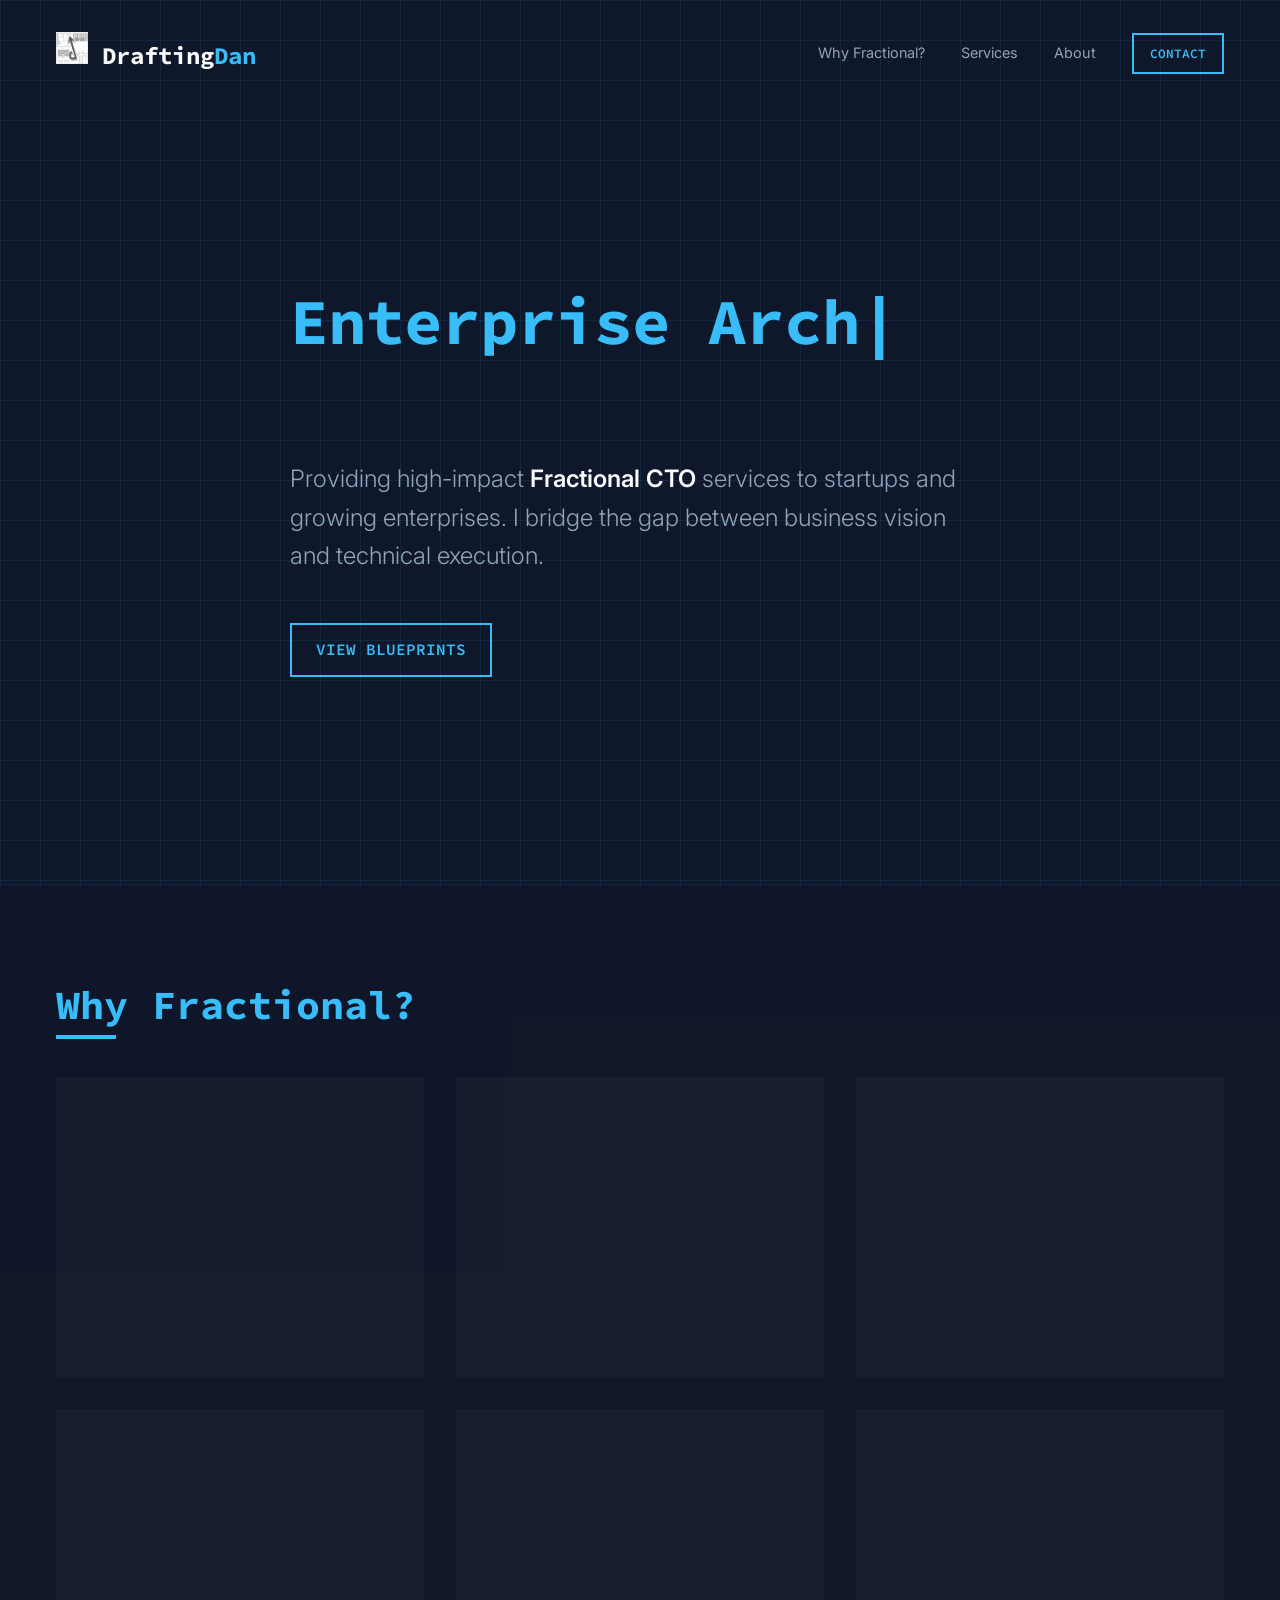
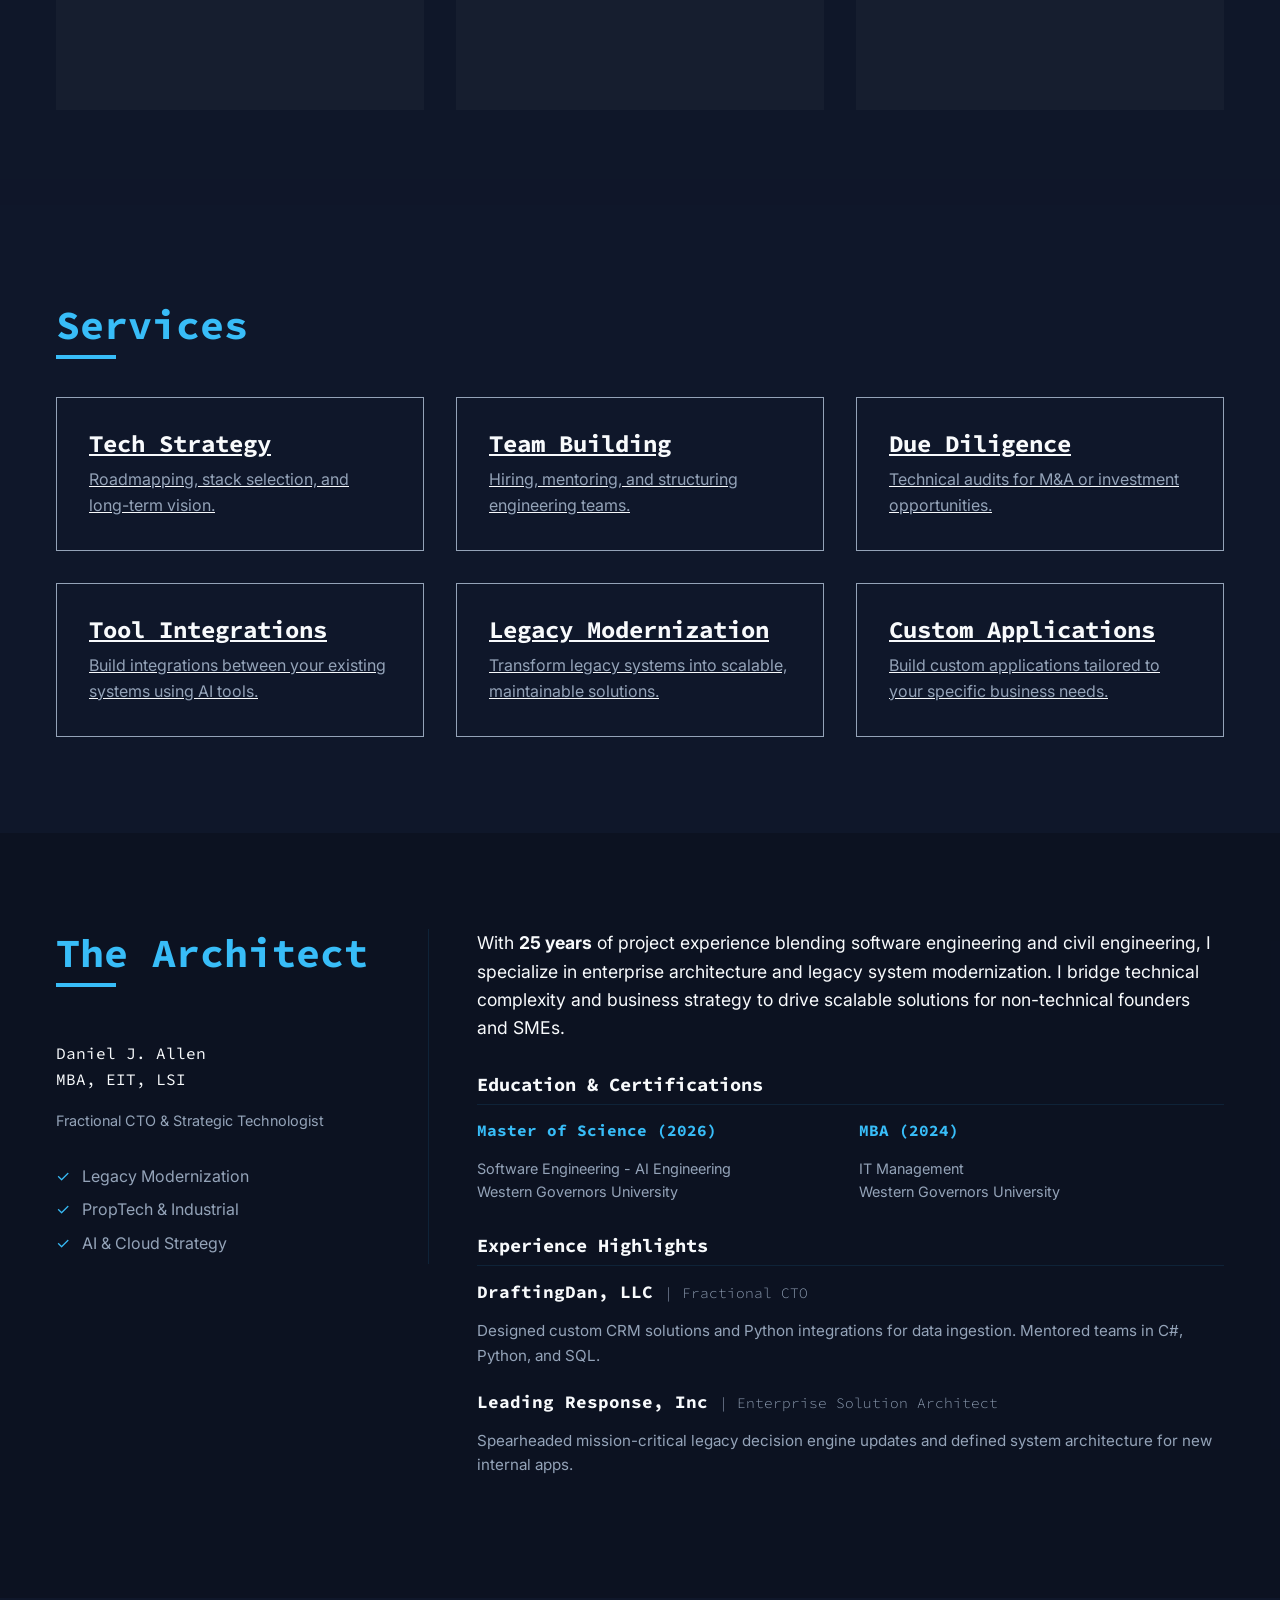
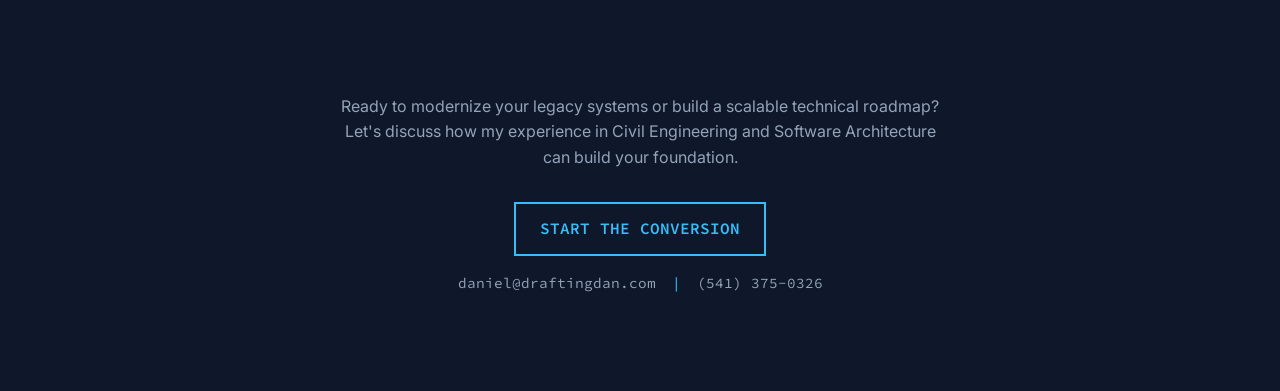
==== index.html @ 87247cd4 "Revised the Hero section" ====
<!DOCTYPE html>
<html lang="en">

<head>
    <meta charset="UTF-8">
    <meta name="viewport" content="width=device-width, initial-scale=1.0">
    <title>DraftingDan | Fractional CTO & Strategic Technology Leadership</title>
    <meta name="description"
        content="Expert Fractional CTO services for startups and SMEs. Strategic technology leadership, team scaling, and digital transformation by DraftingDan.">

    <!-- Fonts: Inter and Source Code Pro -->
    <link rel="preconnect" href="https://fonts.googleapis.com">
    <link rel="preconnect" href="https://fonts.gstatic.com" crossorigin>
    <link
        href="https://fonts.googleapis.com/css2?family=Inter:wght@300;400;600&family=Source+Code+Pro:wght@400;600;700&display=swap"
        rel="stylesheet">

    <link rel="stylesheet" href="style.css">
</head>

<body>

    <header>
        <nav class="container"
            style="display: flex; justify-content: space-between; align-items: center; padding-top: 2rem;">
            <div class="logo" style="font-family: var(--font-mono); font-size: 1.5rem; font-weight: 700;">
                <img src="ddlogo-bw.png" alt="DraftingDan Logo" style="width: 2rem; height: 2rem;">
                Drafting<span class="text-accent">Dan</span>
            </div>
            <div class="nav-links">
                <a href="#benefits"
                    style="margin-left: 2rem; text-decoration: none; color: var(--text-secondary); font-size: 0.9rem; transition: color 0.3s;">Why
                    Fractional?</a>
                <a href="#services"
                    style="margin-left: 2rem; text-decoration: none; color: var(--text-secondary); font-size: 0.9rem; transition: color 0.3s;">Services</a>
                <a href="#about"
                    style="margin-left: 2rem; text-decoration: none; color: var(--text-secondary); font-size: 0.9rem; transition: color 0.3s;">About</a>
                <a href="#contact" class="btn"
                    style="margin-left: 2rem; padding: 0.5rem 1rem; font-size: 0.8rem;">Contact</a>
            </div>
        </nav>
    </header>

    <main>
        <!-- HERO SECTION -->
        <section id="hero" class="hero-section">
            <div class="container">
                <h1 class="hero-title">
                    <span id="typing-text" class="text-accent"></span><span class="cursor">|</span>
                </h1>
                <p class="hero-subtitle">
                    Providing high-impact <strong>Fractional CTO</strong> services to startups and growing enterprises.
                    I bridge the gap between business vision and technical execution.
                </p>
                <div class="hero-cta">
                    <a href="#services" class="btn">View Blueprints</a>
                </div>
            </div>
        </section>

        <!-- BENEFITS SECTION -->
        <section id="benefits" class="benefits-section">
            <div class="container">
                <h2 class="section-title">Why Fractional?</h2>
                <div class="grid-3">
                    <div class="card">
                        <div class="card-inner">
                            <div class="card-front">
                                <h3>Diverse Expertise</h3>

                            </div>
                            <div class="card-back">
                                <p>Access to senior leadership without the full-time executive cost. I bring experience
                                    from multiple industries.</p>
                            </div>
                        </div>
                    </div>
                    <div class="card">
                        <div class="card-inner">
                            <div class="card-front">
                                <h3>Immediate Impact</h3>

                            </div>
                            <div class="card-back">
                                <p>Hit the ground running with strategic assessments and clear roadmaps from Day 1.</p>
                            </div>
                        </div>
                    </div>
                    <div class="card">
                        <div class="card-inner">
                            <div class="card-front">
                                <h3>Flexible Engagement</h3>

                            </div>
                            <div class="card-back">
                                <p>Scale my involvement up or down based on your current project needs and budget.</p>
                            </div>
                        </div>
                    </div>
                    <div class="card">
                        <div class="card-inner">
                            <div class="card-front">
                                <h3>Industry Range</h3>

                            </div>
                            <div class="card-back">

                                <p>Broad experience across PropTech, Industrial, and Enterprise SaaS. I bring
                                    cross-industry insights to solve your specific technical challenges.</p>
                            </div>
                        </div>
                    </div>
                    <div class="card">
                        <div class="card-inner">
                            <div class="card-front">
                                <h3>Day 1 Readiness</h3>

                            </div>
                            <div class="card-back">

                                <p>Rapid assessment of your current tech stack, team bottlenecks, and product roadmap to
                                    identify quick wins and long-term improvements.</p>
                            </div>
                        </div>
                    </div>
                    <div class="card">
                        <div class="card-inner">
                            <div class="card-front">
                                <h3>Agile Scaling</h3>

                            </div>
                            <div class="card-back">

                                <p>Whether you need high-level strategy for 5 hours a week or deep execution for 20, I
                                    adapt to your startup's growth stage and budget.</p>
                            </div>
                        </div>
                    </div>
                </div>
            </div>
        </section>

        <!-- SERVICES SECTION -->
        <section id="services" class="services-section">
            <div class="container">
                <h2 class="section-title">Services</h2>
                <div class="grid-3">
                    <a href="/tech-strategy" class="service-item">
                        <h4>Tech Strategy</h4>
                        <p>Roadmapping, stack selection, and long-term vision.</p>
                    </a>
                    <a href="/team-building" class="service-item">
                        <h4>Team Building</h4>
                        <p>Hiring, mentoring, and structuring engineering teams.</p>
                    </a>
                    <a href="/due-diligence" class="service-item">
                        <h4>Due Diligence</h4>
                        <p>Technical audits for M&A or investment opportunities.</p>
                    </a>
                    <a href="/ai-bridge" class="service-item">
                        <h4>Tool Integrations</h4>
                        <p>Build integrations between your existing systems using AI tools.</p>
                    </a>
                    <a href="/legacy-modernization" class="service-item">
                        <h4>Legacy Modernization</h4>
                        <p>Transform legacy systems into scalable, maintainable solutions.</p>
                    </a>
                    <a href="/custom-applications" class="service-item">
                        <h4>Custom Applications</h4>
                        <p>Build custom applications tailored to your specific business needs.</p>
                    </a>
                </div>
            </div>
        </section>

        <!-- ABOUT SECTION -->
        <section id="about" style="padding: var(--section-padding); background: rgba(0,0,0,0.2);">
            <div class="container">
                <div style="display: grid; grid-template-columns: 1fr 2fr; gap: 3rem; align-items: start;">
                    <div class="about-sidebar">
                        <h2 class="section-title">The Architect</h2>
                        <div style="margin-top: 1rem; font-family: var(--font-mono); color: var(--text-accent);">
                            Daniel J. Allen<br>
                            MBA, EIT, LSI
                        </div>
                        <p style="margin-top: 1rem; color: var(--text-secondary); font-size: 0.9rem;">
                            Fractional CTO & Strategic Technologist
                        </p>
                        <ul style="list-style: none; margin-top: 2rem; padding: 0;">
                            <li style="margin-bottom: 0.5rem; color: var(--text-secondary);">
                                <span style="color: var(--accent-color); margin-right: 0.5rem;">&#10003;</span> Legacy
                                Modernization
                            </li>
                            <li style="margin-bottom: 0.5rem; color: var(--text-secondary);">
                                <span style="color: var(--accent-color); margin-right: 0.5rem;">&#10003;</span> PropTech
                                & Industrial
                            </li>
                            <li style="margin-bottom: 0.5rem; color: var(--text-secondary);">
                                <span style="color: var(--accent-color); margin-right: 0.5rem;">&#10003;</span> AI &
                                Cloud Strategy
                            </li>
                        </ul>
                    </div>

                    <div class="about-content">
                        <p style="margin-bottom: 1.5rem; font-size: 1.1rem;">
                            With <strong>25 years</strong> of project experience blending software engineering and civil
                            engineering,
                            I specialize in enterprise architecture and legacy system modernization. I bridge technical
                            complexity
                            and business strategy to drive scalable solutions for non-technical founders and SMEs.
                        </p>

                        <h3
                            style="color: var(--text-primary); margin-top: 2rem; border-bottom: 1px solid var(--grid-line); padding-bottom: 0.5rem;">
                            Education & Certifications</h3>
                        <div style="display: grid; grid-template-columns: 1fr 1fr; gap: 1rem; margin-top: 1rem;">
                            <div>
                                <h4 style="font-size: 1rem; color: var(--accent-color);">Master of Science (2026)</h4>
                                <p style="font-size: 0.9rem; color: var(--text-secondary);">Software Engineering - AI
                                    Engineering<br>Western Governors University</p>
                            </div>
                            <div>
                                <h4 style="font-size: 1rem; color: var(--accent-color);">MBA (2024)</h4>
                                <p style="font-size: 0.9rem; color: var(--text-secondary);">IT Management<br>Western
                                    Governors University</p>
                            </div>
                        </div>

                        <h3
                            style="color: var(--text-primary); margin-top: 2rem; border-bottom: 1px solid var(--grid-line); padding-bottom: 0.5rem;">
                            Experience Highlights</h3>
                        <div style="margin-top: 1rem;">
                            <div style="margin-bottom: 1.5rem;">
                                <h4 style="font-size: 1.1rem; color: var(--text-primary);">DraftingDan, LLC <span
                                        style="font-weight: 300; font-size: 0.9rem; color: var(--text-secondary);">|
                                        Fractional CTO</span></h4>
                                <p style="color: var(--text-secondary); font-size: 0.95rem;">Designed custom CRM
                                    solutions and Python integrations for data ingestion. Mentored teams in C#, Python,
                                    and SQL.</p>
                            </div>
                            <div style="margin-bottom: 1.5rem;">
                                <h4 style="font-size: 1.1rem; color: var(--text-primary);">Leading Response, Inc <span
                                        style="font-weight: 300; font-size: 0.9rem; color: var(--text-secondary);">|
                                        Enterprise Solution Architect</span></h4>
                                <p style="color: var(--text-secondary); font-size: 0.95rem;">Spearheaded
                                    mission-critical legacy decision engine updates and defined system architecture for
                                    new internal apps.</p>
                            </div>
                        </div>
                    </div>
                </div>
            </div>
        </section>

        <!-- CONTACT SECTION -->
        <section id="contact" style="padding: var(--section-padding); text-align: center;">
            <div class="container">
                <p style="max-width: 600px; margin: 0 auto 2rem auto; color: var(--text-secondary);">
                    Ready to modernize your legacy systems or build a scalable technical roadmap?
                    Let's discuss how my experience in Civil Engineering and Software Architecture can build your
                    foundation.
                </p>
                <a href="mailto:daniel@draftingdan.com" class="btn">Start the Conversion</a>
                <p class="contact-info">
                    <span>daniel@draftingdan.com</span>
                    <span class="contact-sep">|</span>
                    <span>(541) 375-0326</span>
                </p>
            </div>
        </section>

        <script src="script.js"></script>
</body>

</html>
---- style.css ----
:root {
    /* Colors - Technical/Drafting Theme */
    --bg-color: #0f172a;
    /* Slate 900 - Deep Blueprint Blue */
    --text-primary: #f8fafc;
    /* Slate 50 */
    --text-secondary: #94a3b8;
    /* Slate 400 */
    --accent-color: #38bdf8;
    /* Sky 400 - Electric Blue */
    --grid-line: rgba(56, 189, 248, 0.1);
    /* Subtle grid lines */
    --paper-white: #f1f5f9;
    /* Slate 100 for contrast cards */

    /* Typography */
    --font-mono: 'Source Code Pro', 'Courier New', monospace;
    --font-sans: 'Inter', system-ui, -apple-system, sans-serif;

    /* Spacing */
    --container-width: 1200px;
    --section-padding: 6rem 2rem;
}

*,
*::before,
*::after {
    box-sizing: border-box;
    margin: 0;
    padding: 0;
}

body {
    background-color: var(--bg-color);
    color: var(--text-primary);
    font-family: var(--font-sans);
    line-height: 1.6;
    overflow-x: hidden;
}

/* Background Grid Effect */
body::before {
    content: "";
    position: fixed;
    top: 0;
    left: 0;
    width: 100%;
    height: 100%;
    background-image:
        linear-gradient(var(--grid-line) 1px, transparent 1px),
        linear-gradient(90deg, var(--grid-line) 1px, transparent 1px);
    background-size: 40px 40px;
    z-index: -1;
    pointer-events: none;
}

.container {
    max-width: var(--container-width);
    margin: 0 auto;
    padding: 0 1rem;
}

/* Typography Utilities */
h1,
h2,
h3,
h4,
h5,
h6 {
    font-family: var(--font-mono);
    font-weight: 700;
    line-height: 1.2;
    margin-bottom: 1rem;
}

.text-accent {
    color: var(--accent-color);
}

.btn {
    display: inline-block;
    padding: 0.75rem 1.5rem;
    font-family: var(--font-mono);
    font-weight: 600;
    text-transform: uppercase;
    text-decoration: none;
    border: 2px solid var(--accent-color);
    color: var(--accent-color);
    transition: all 0.3s ease;
    cursor: pointer;
    background: transparent;
}

/* ... Previous styles ... */
/* ABOUT SECTION */
.about-sidebar {
    border-right: 1px solid var(--grid-line);
    padding-right: 2rem;
}

@media (max-width: 768px) {
    .about-sidebar {
        border-right: none;
        border-bottom: 1px solid var(--grid-line);
        padding-bottom: 2rem;
        padding-right: 0;
    }

    div[style*="grid-template-columns: 1fr 2fr"] {
        grid-template-columns: 1fr !important;
    }
}


/* HERO SECTION */
.hero-section {
    height: 90vh;
    display: flex;
    align-items: center;
    position: relative;
    border-bottom: 1px solid var(--grid-line);
}

.hero-title {
    font-size: 4rem;
    max-width: 900px;
    margin-bottom: 1.5rem;
    position: relative;
    min-height: 2.4em;
    /* Ensure stable layout during rotation */
}

.hero-subtitle {
    font-size: 1.5rem;
    color: var(--text-secondary);
    max-width: 700px;
    margin-bottom: 3rem;
    font-weight: 300;
}

.hero-subtitle strong {
    color: var(--text-primary);
    font-weight: 600;
}

.cursor {
    display: inline-block;
    color: var(--accent-color);
    animation: blink 1s step-end infinite;
}

@keyframes blink {

    0%,
    100% {
        opacity: 1;
    }

    50% {
        opacity: 0;
    }
}

@media (max-width: 768px) {
    .hero-title {
        font-size: 2.5rem;
    }
}

/* BENEFITS SECTION */
.benefits-section {
    padding: var(--section-padding);
    background: rgba(15, 23, 42, 0.8);
    /* Semi-transparent background */
}

.section-title {
    font-size: 2.5rem;
    color: var(--accent-color);
    margin-bottom: 3rem;
    position: relative;
    display: inline-block;
}

.section-title::after {
    content: '';
    position: absolute;
    bottom: -10px;
    left: 0;
    width: 60px;
    height: 4px;
    background: var(--accent-color);
}

.grid-3 {
    display: grid;
    grid-template-columns: repeat(auto-fit, minmax(300px, 1fr));
    gap: 2rem;
}

.card {
    background: transparent;
    perspective: 1000px;
    height: 300px;
    /* Fixed height for consistency during flip */
    cursor: pointer;
}

.card-inner {
    position: relative;
    width: 100%;
    height: 100%;
    text-align: left;
    transition: transform 0.6s cubic-bezier(0.4, 0, 0.2, 1);
    transform-style: preserve-3d;
}

.card.flipped .card-inner {
    transform: rotateY(180deg);
}

.card-front,
.card-back {
    position: absolute;
    width: 100%;
    height: 100%;
    -webkit-backface-visibility: hidden;
    backface-visibility: hidden;
    background: rgba(255, 255, 255, 0.03);
    border: 1px solid var(--grid-line);
    padding: 2rem;
    display: flex;
    flex-direction: column;
    justify-content: center;
}

.card-back {
    transform: rotateY(180deg);
    background: rgba(56, 189, 248, 0.05);
    border-color: var(--accent-color);
}

.card:hover .card-inner {
    border-color: var(--accent-color);
}

.card h3 {
    color: var(--text-primary);
    margin-bottom: 1rem;
    font-size: 1.5rem;
}


/* SERVICES SECTION */
.services-section {
    padding: var(--section-padding);
}

.service-item {
    background: transparent;
    border: 1px solid var(--text-secondary);
    padding: 2rem;
    text-align: left;
    color: inherit;
    cursor: pointer;
    transition: all 0.3s ease;
    position: relative;
    overflow: hidden;
}

.service-item::before {
    content: '';
    position: absolute;
    top: 0;
    left: 0;
    width: 4px;
    height: 100%;
    background: var(--accent-color);
    transform: scaleY(0);
    transition: transform 0.3s ease;
    transform-origin: bottom;
}

.service-item:hover {
    border-color: var(--accent-color);
    box-shadow: 0 10px 30px rgba(0, 0, 0, 0.3);
}

.service-item:hover::before {
    transform: scaleY(1);
}

.service-item h4 {
    font-size: 1.5rem;
    margin-bottom: 0.5rem;
    color: var(--text-primary);
}

.service-item p {
    color: var(--text-secondary);
}

/* CONTACT SECTION */
.contact-info {
    display: flex;
    align-items: center;
    justify-content: center;
    gap: 1rem;
    margin-top: 1rem;
    font-family: var(--font-mono);
    font-size: 0.9rem;
    color: var(--text-secondary);
}

.contact-sep {
    color: var(--accent-color);
    transition: all 0.3s ease;
}

@media (max-width: 600px) {
    .contact-info {
        flex-direction: column;
        gap: 0.5rem;
    }

    .contact-sep {
        width: 30px;
        height: 1px;
        background: var(--accent-color);
        display: block;
        color: transparent;
        overflow: hidden;
    }
}
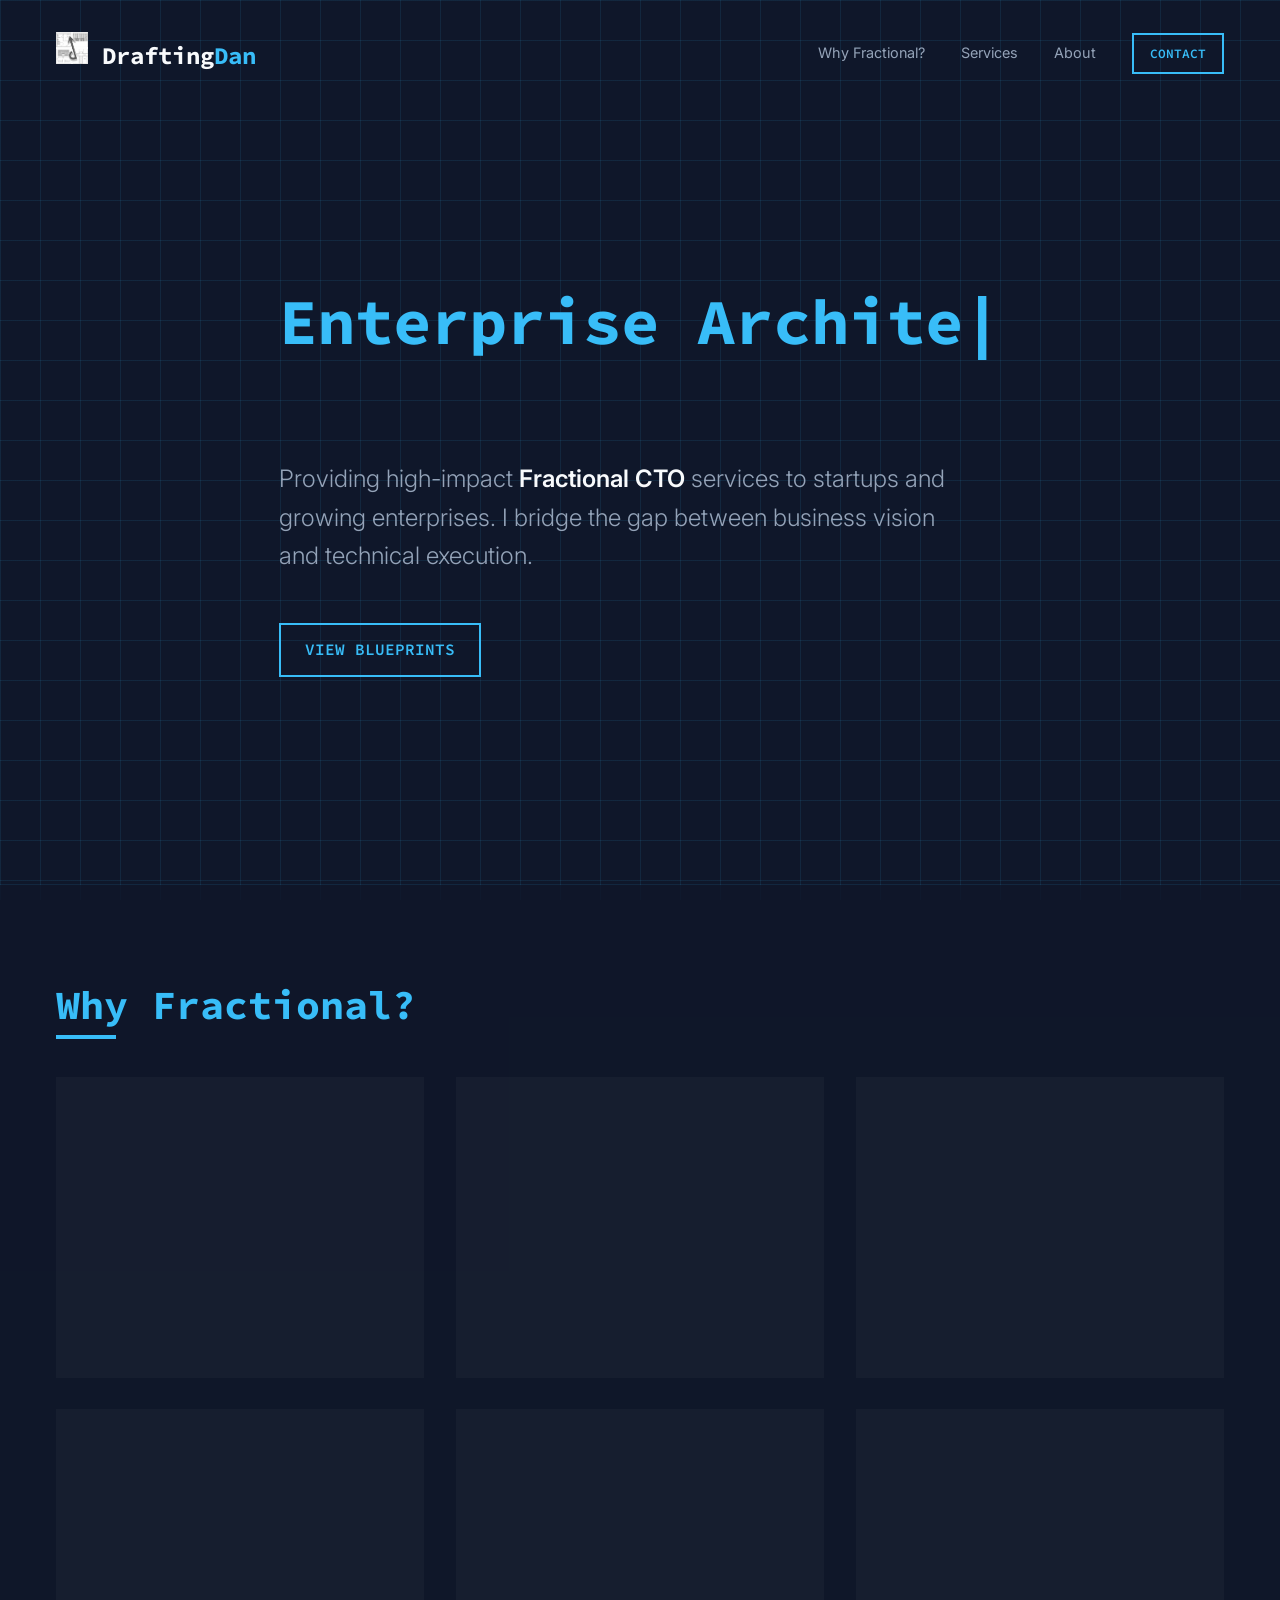
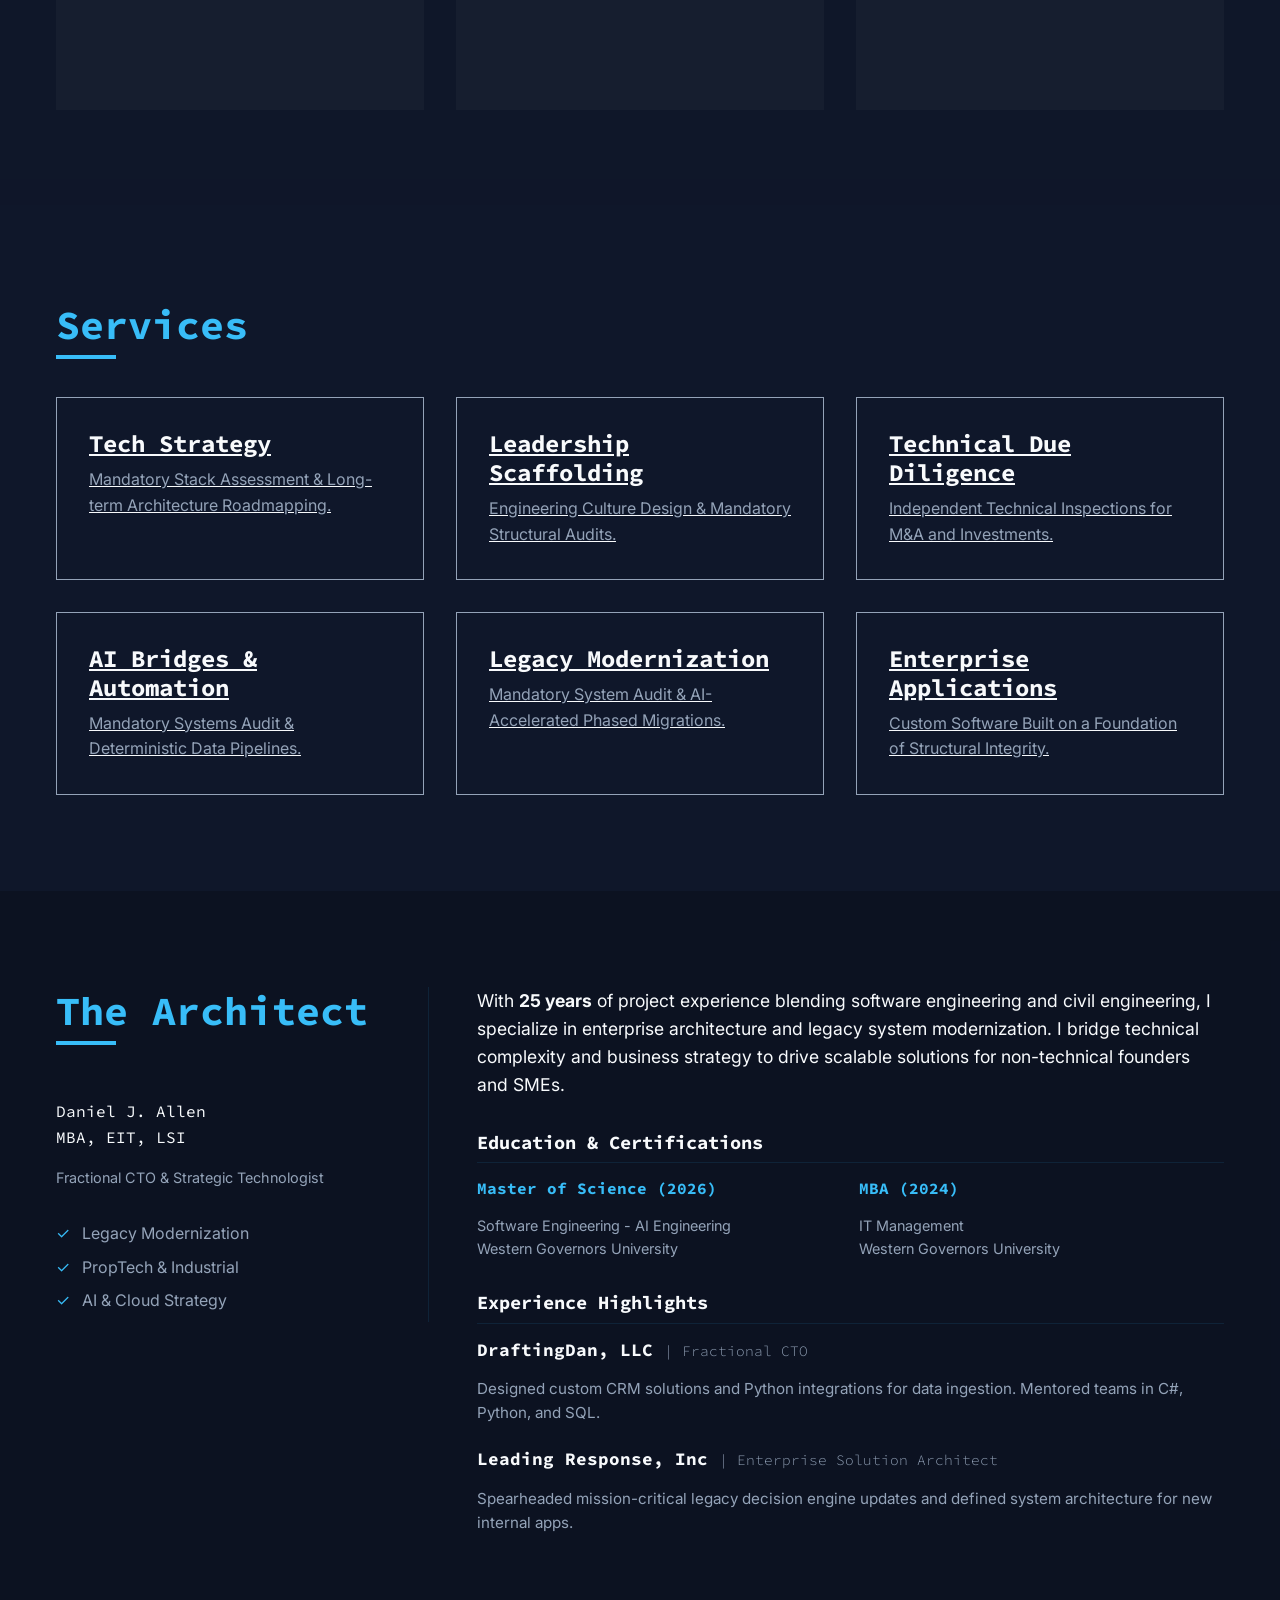
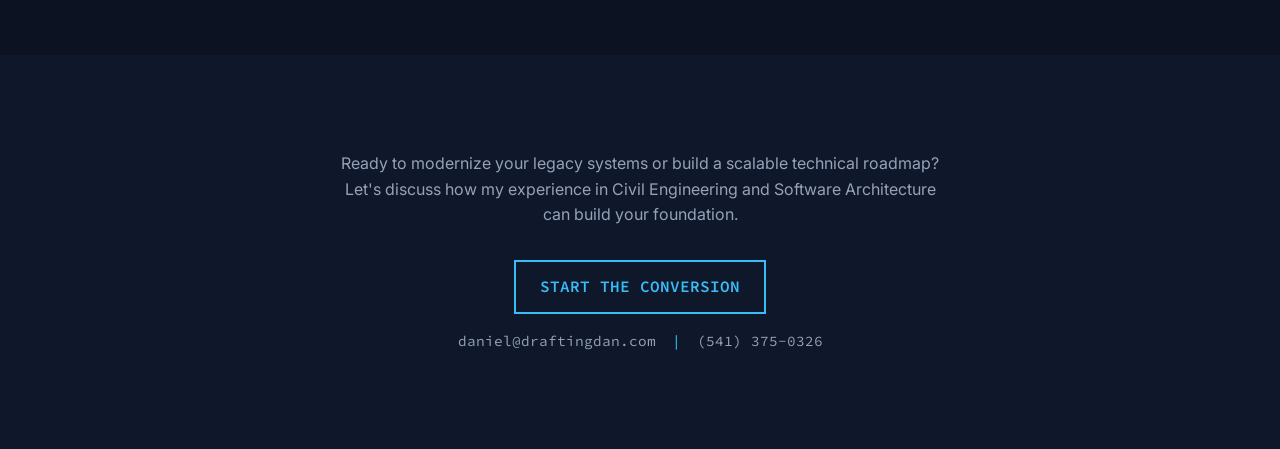
==== commit 3eb9996c: "Copy revision, mandatory audit and planning" ====
--- a/index.html
+++ b/index.html
@@ -147,27 +147,27 @@
                 <div class="grid-3">
                     <a href="/tech-strategy" class="service-item">
                         <h4>Tech Strategy</h4>
-                        <p>Roadmapping, stack selection, and long-term vision.</p>
+                        <p>Mandatory Stack Assessment & Long-term Architecture Roadmapping.</p>
                     </a>
                     <a href="/team-building" class="service-item">
-                        <h4>Team Building</h4>
-                        <p>Hiring, mentoring, and structuring engineering teams.</p>
+                        <h4>Leadership Scaffolding</h4>
+                        <p>Engineering Culture Design & Mandatory Structural Audits.</p>
                     </a>
                     <a href="/due-diligence" class="service-item">
-                        <h4>Due Diligence</h4>
-                        <p>Technical audits for M&A or investment opportunities.</p>
+                        <h4>Technical Due Diligence</h4>
+                        <p>Independent Technical Inspections for M&A and Investments.</p>
                     </a>
                     <a href="/ai-bridge" class="service-item">
-                        <h4>Tool Integrations</h4>
-                        <p>Build integrations between your existing systems using AI tools.</p>
+                        <h4>AI Bridges & Automation</h4>
+                        <p>Mandatory Systems Audit & Deterministic Data Pipelines.</p>
                     </a>
                     <a href="/legacy-modernization" class="service-item">
                         <h4>Legacy Modernization</h4>
-                        <p>Transform legacy systems into scalable, maintainable solutions.</p>
+                        <p>Mandatory System Audit & AI-Accelerated Phased Migrations.</p>
                     </a>
                     <a href="/custom-applications" class="service-item">
-                        <h4>Custom Applications</h4>
-                        <p>Build custom applications tailored to your specific business needs.</p>
+                        <h4>Enterprise Applications</h4>
+                        <p>Custom Software Built on a Foundation of Structural Integrity.</p>
                     </a>
                 </div>
             </div>
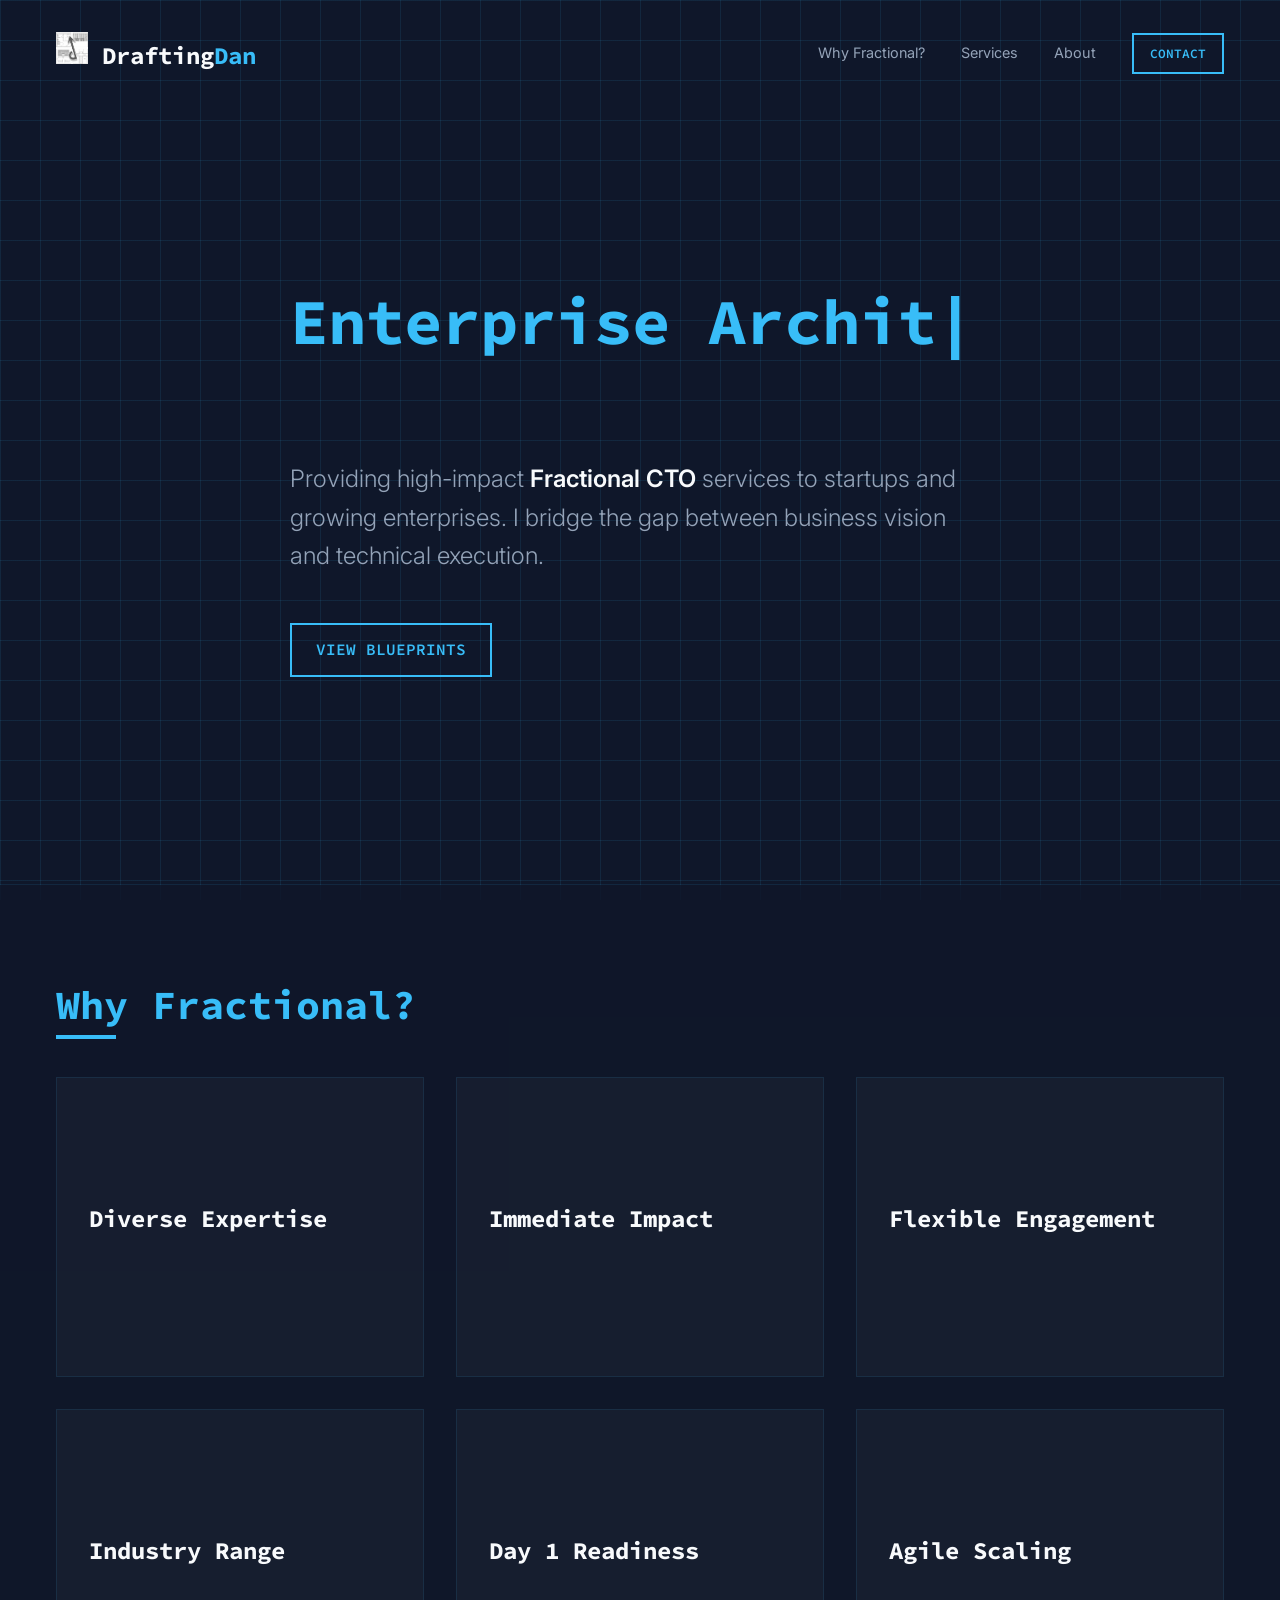
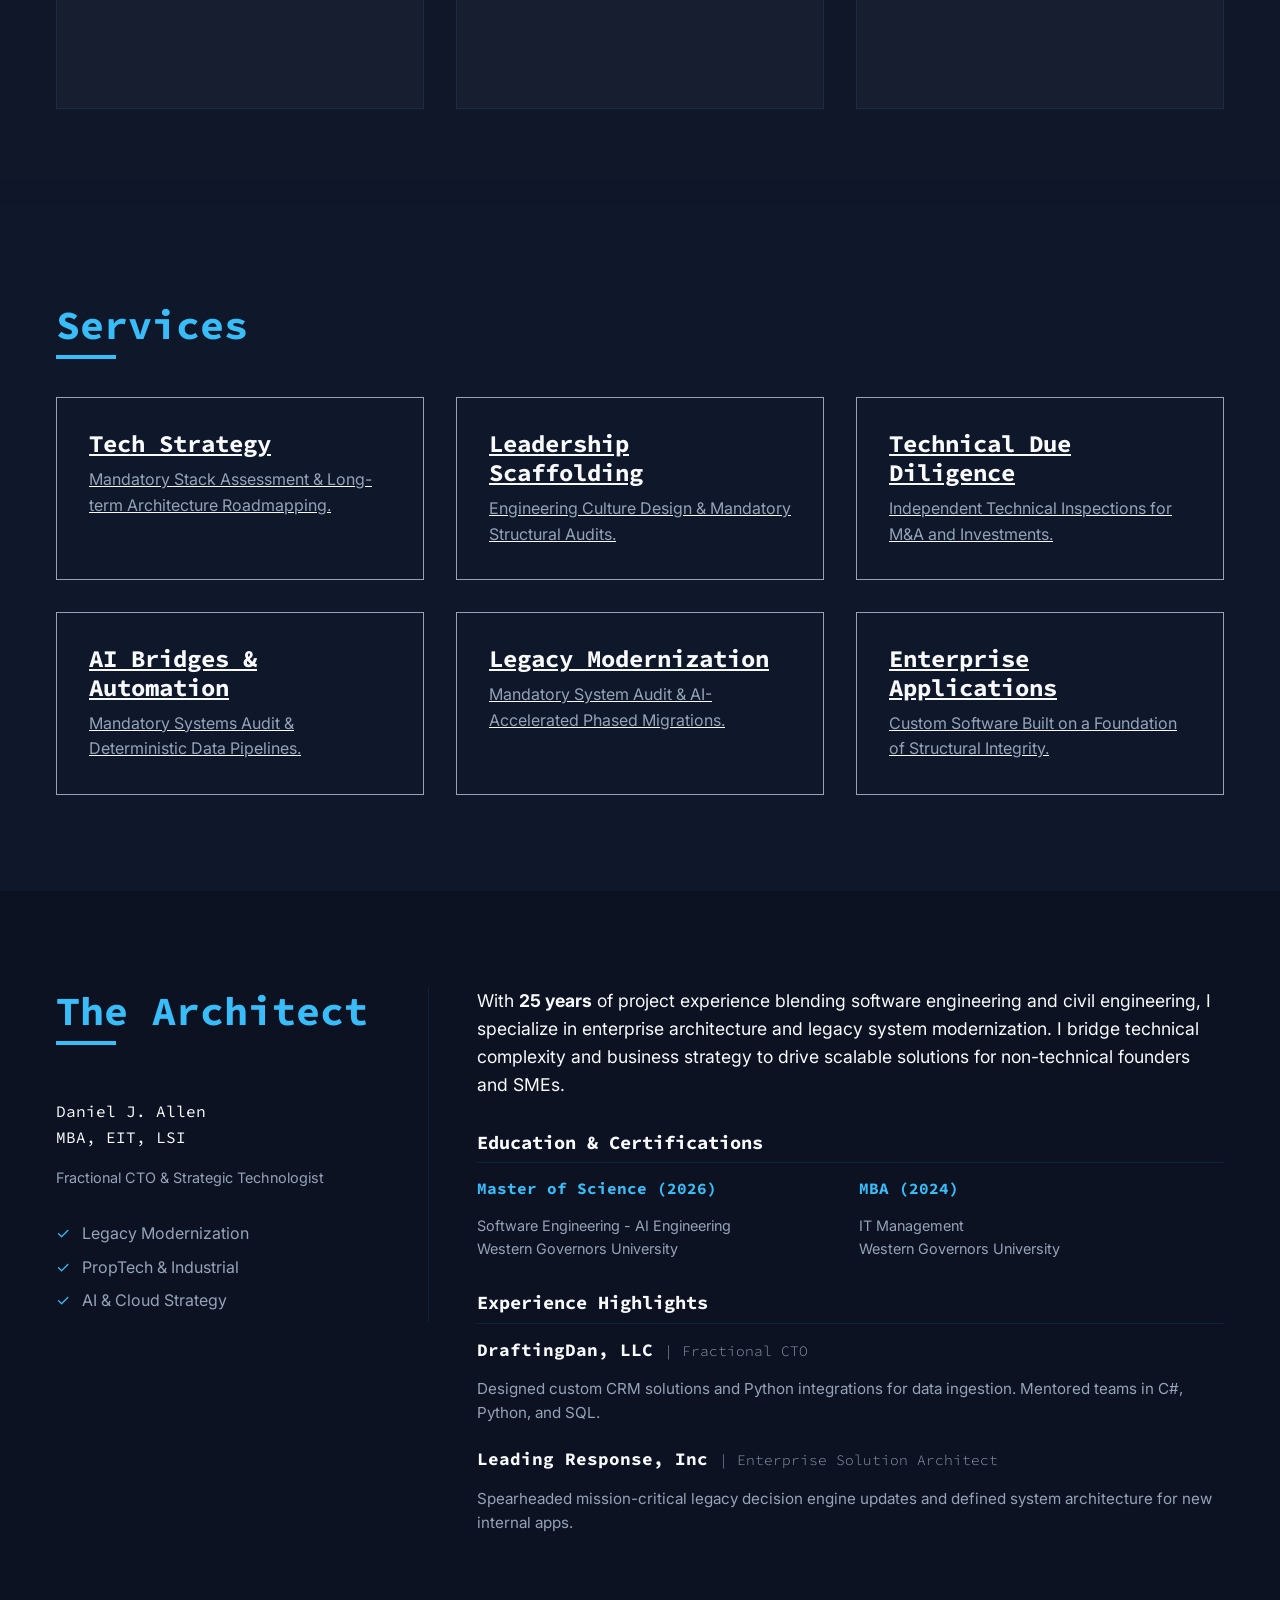
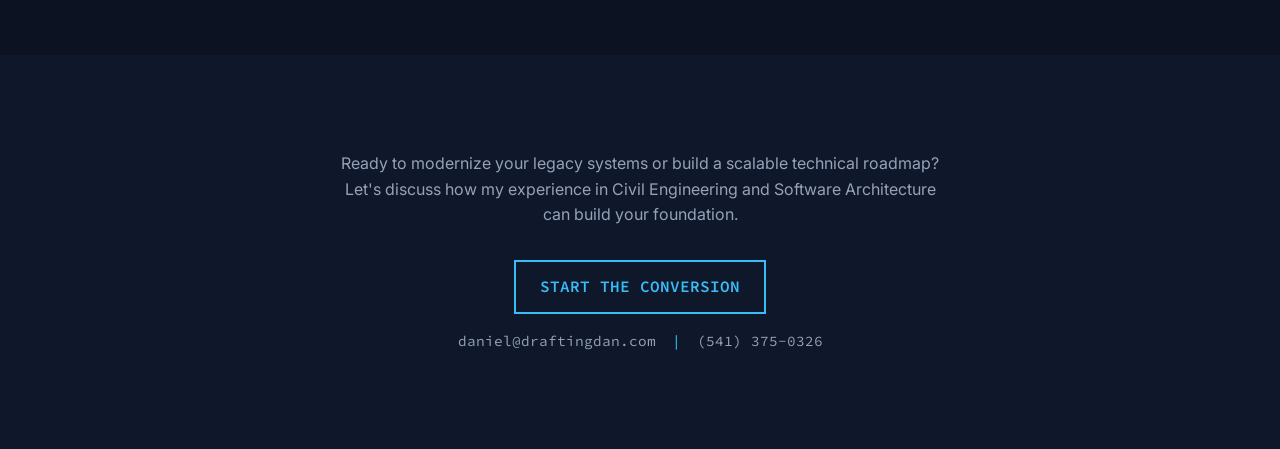
==== commit f77173a6: "SEO updates" ====
--- a/index.html
+++ b/index.html
@@ -16,6 +16,56 @@
         rel="stylesheet">
 
     <link rel="stylesheet" href="style.css">
+
+    <!-- Canonical Tag -->
+    <link rel="canonical" href="https://draftingdan.com/" />
+
+    <!-- Open Graph / Facebook -->
+    <meta property="og:type" content="website">
+    <meta property="og:url" content="https://draftingdan.com/">
+    <meta property="og:title" content="DraftingDan | Fractional CTO & Strategic Technology Leadership">
+    <meta property="og:description"
+        content="Expert Fractional CTO services for startups and SMEs. Strategic technology leadership, team scaling, and digital transformation.">
+    <meta property="og:image" content="https://draftingdan.com/ddlogo-bw.png">
+
+    <!-- Twitter -->
+    <meta property="twitter:card" content="summary_large_image">
+    <meta property="twitter:url" content="https://draftingdan.com/">
+    <meta property="twitter:title" content="DraftingDan | Fractional CTO & Strategic Technology Leadership">
+    <meta property="twitter:description"
+        content="Expert Fractional CTO services for startups and SMEs. Strategic technology leadership, team scaling, and digital transformation.">
+    <meta property="twitter:image" content="https://draftingdan.com/ddlogo-bw.png">
+
+    <!-- Structured Data -->
+    <script type="application/ld+json">
+    {
+      "@context": "https://schema.org",
+      "@type": "ProfessionalService",
+      "name": "DraftingDan",
+      "image": "https://draftingdan.com/ddlogo-bw.png",
+      "@id": "https://draftingdan.com/",
+      "url": "https://draftingdan.com/",
+      "telephone": "",
+      "address": {
+        "@type": "PostalAddress",
+        "addressLocality": "USA",
+        "addressCountry": "US"
+      },
+      "geo": {
+        "@type": "GeoCoordinates",
+        "latitude": 0,
+        "longitude": 0
+      },
+      "sameAs": [
+        "https://www.draftingdan.com"
+      ],
+      "description": "Expert Fractional CTO services for startups and SMEs, specializing in technical due diligence, legacy modernization, and AI integration.",
+      "provider": {
+        "@type": "Person",
+        "name": "Daniel J. Allen"
+      }
+    }
+    </script>
 </head>
 
 <body>
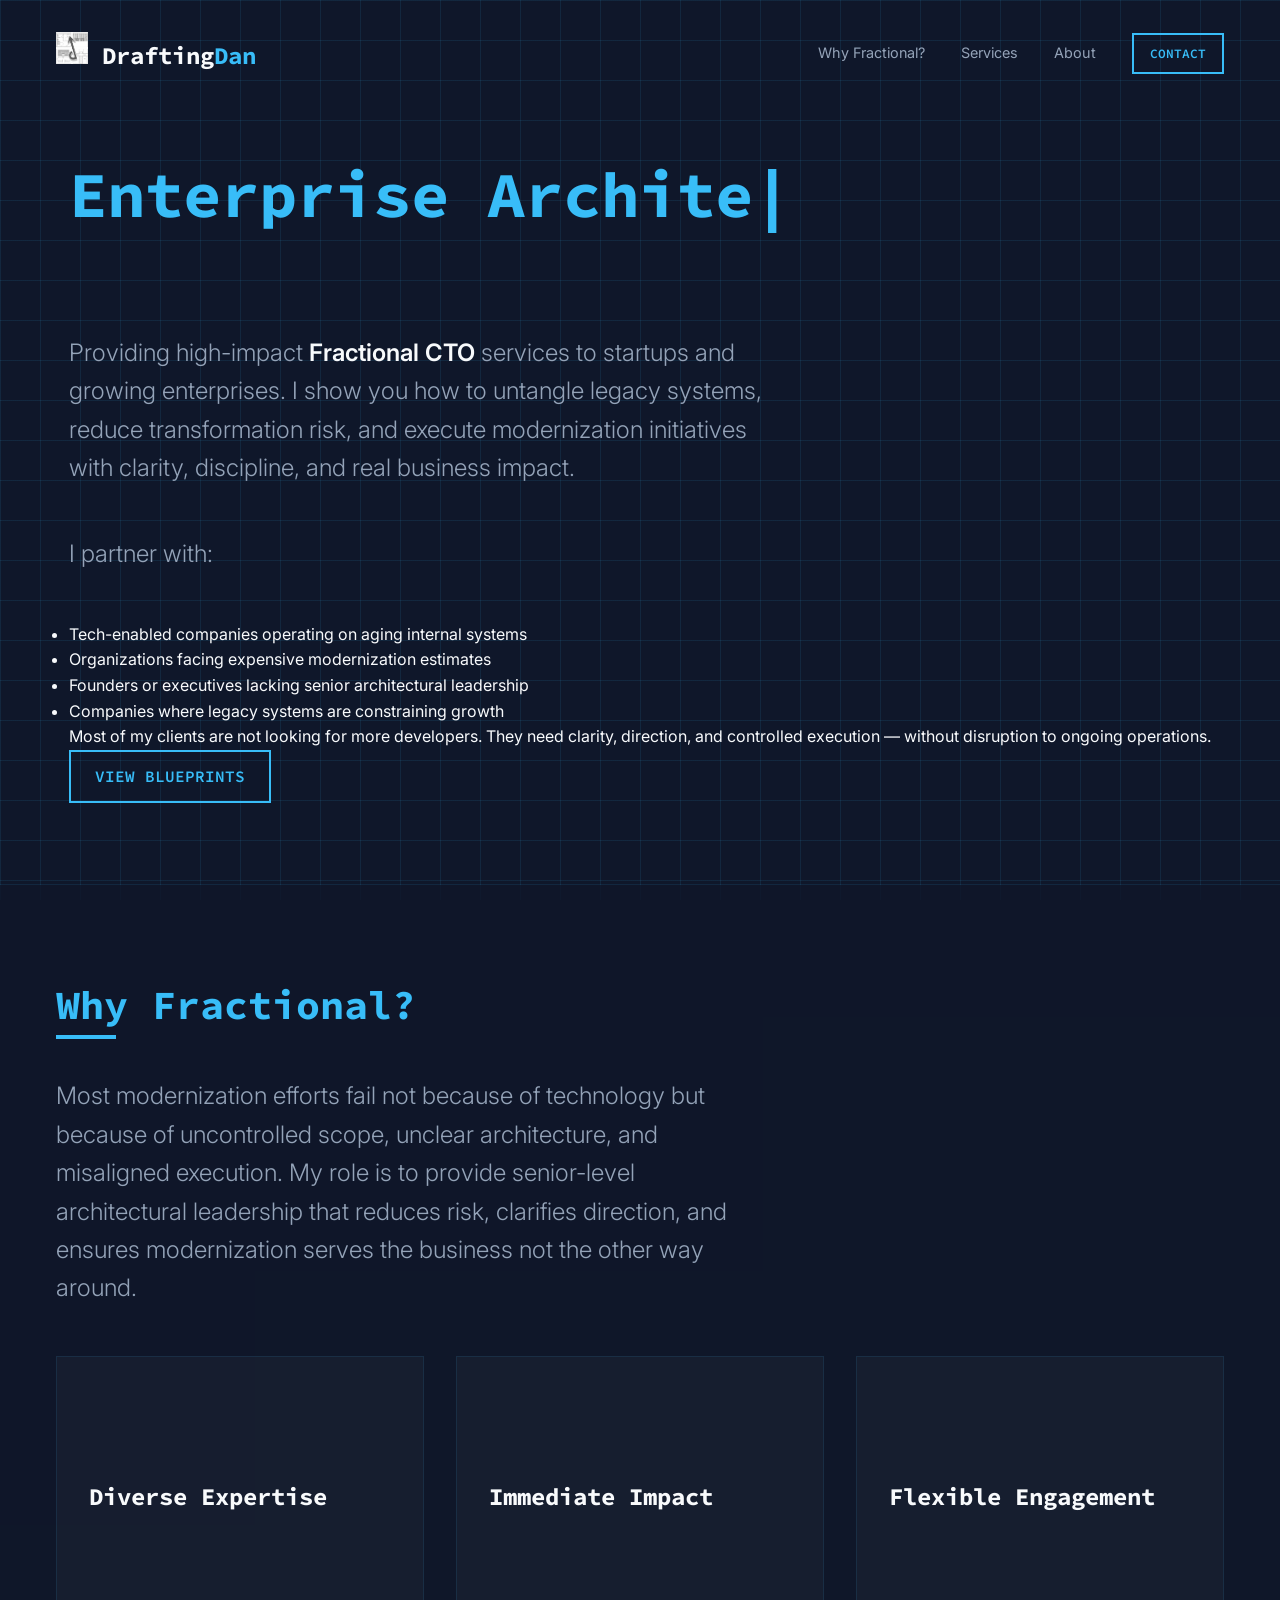
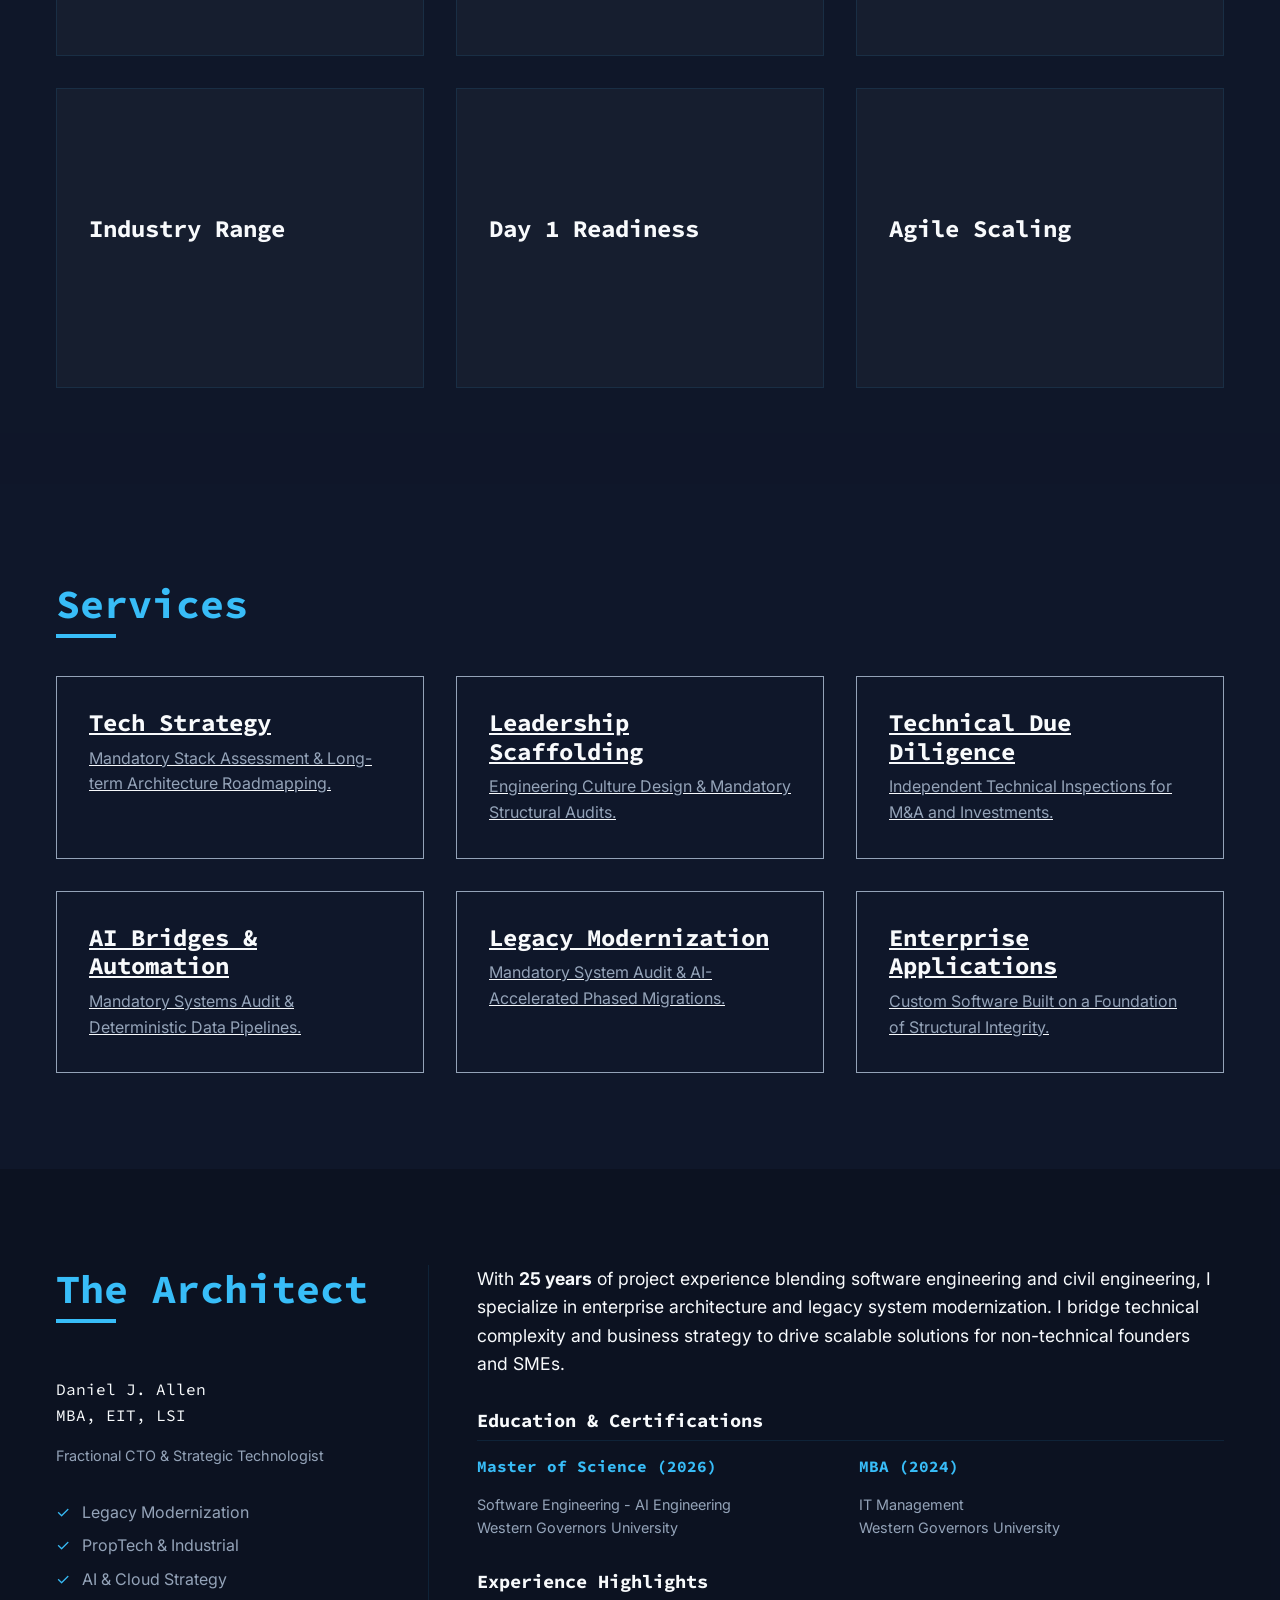
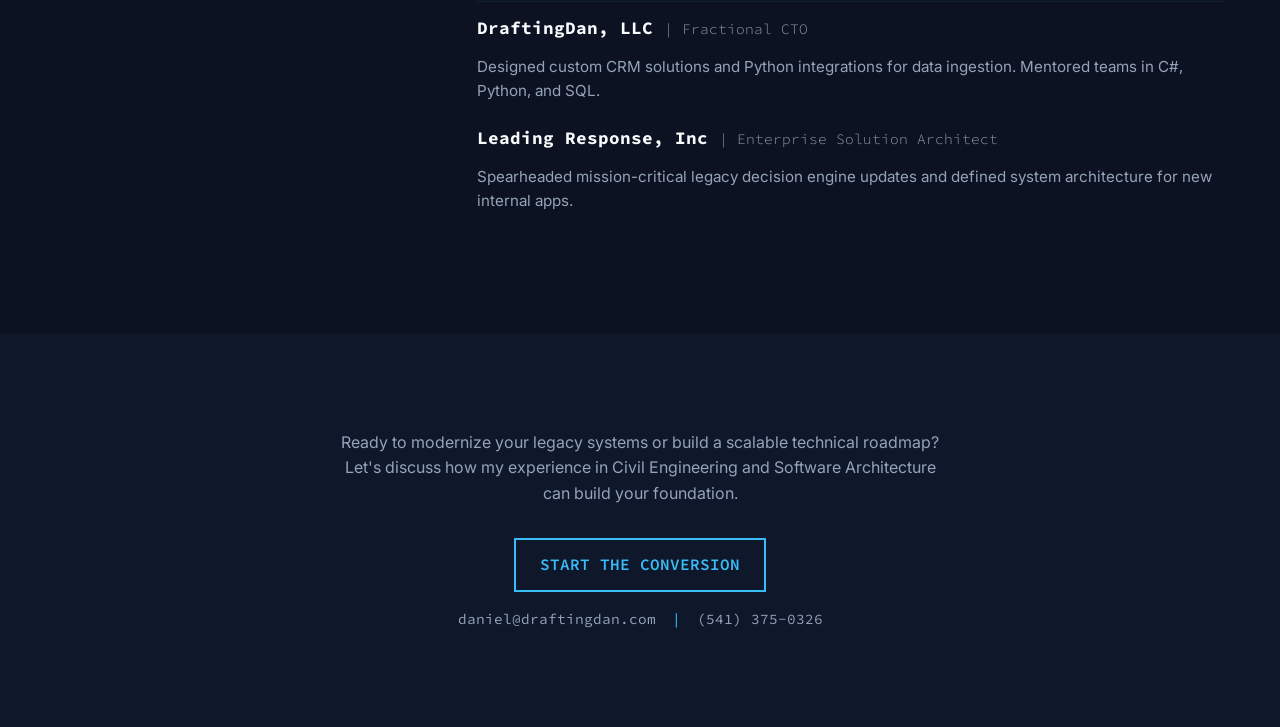
==== commit 39666af6: "Hide pricing" ====
--- a/index.html
+++ b/index.html
@@ -5,8 +5,7 @@
     <meta charset="UTF-8">
     <meta name="viewport" content="width=device-width, initial-scale=1.0">
     <title>DraftingDan | Fractional CTO & Strategic Technology Leadership</title>
-    <meta name="description"
-        content="Expert Fractional CTO services for startups and SMEs. Strategic technology leadership, team scaling, and digital transformation by DraftingDan.">
+    <meta name="description" content="Senior Technical Leadership for Complex Modernization by DraftingDan.">
 
     <!-- Fonts: Inter and Source Code Pro -->
     <link rel="preconnect" href="https://fonts.googleapis.com">
@@ -24,8 +23,7 @@
     <meta property="og:type" content="website">
     <meta property="og:url" content="https://draftingdan.com/">
     <meta property="og:title" content="DraftingDan | Fractional CTO & Strategic Technology Leadership">
-    <meta property="og:description"
-        content="Expert Fractional CTO services for startups and SMEs. Strategic technology leadership, team scaling, and digital transformation.">
+    <meta property="og:description" content="Senior Technical Leadership for Complex Modernization.">
     <meta property="og:image" content="https://draftingdan.com/ddlogo-bw.png">
 
     <!-- Twitter -->
@@ -59,7 +57,7 @@
       "sameAs": [
         "https://www.draftingdan.com"
       ],
-      "description": "Expert Fractional CTO services for startups and SMEs, specializing in technical due diligence, legacy modernization, and AI integration.",
+      "description": "Senior Technical Leadership for Complex Modernization.",
       "provider": {
         "@type": "Person",
         "name": "Daniel J. Allen"
@@ -100,7 +98,19 @@
                 </h1>
                 <p class="hero-subtitle">
                     Providing high-impact <strong>Fractional CTO</strong> services to startups and growing enterprises.
-                    I bridge the gap between business vision and technical execution.
+                    I show you how to untangle legacy systems, reduce transformation risk, and execute modernization
+                    initiatives with clarity, discipline, and real business impact.
+                </p>
+                <p class="hero-subtitle">
+                    I partner with:
+                <ul>
+                    <li>Tech-enabled companies operating on aging internal systems</li>
+                    <li>Organizations facing expensive modernization estimates</li>
+                    <li>Founders or executives lacking senior architectural leadership</li>
+                    <li>Companies where legacy systems are constraining growth</li>
+                </ul>
+                Most of my clients are not looking for more developers.
+                They need clarity, direction, and controlled execution — without disruption to ongoing operations.
                 </p>
                 <div class="hero-cta">
                     <a href="#services" class="btn">View Blueprints</a>
@@ -112,6 +122,13 @@
         <section id="benefits" class="benefits-section">
             <div class="container">
                 <h2 class="section-title">Why Fractional?</h2>
+                <p class="hero-subtitle">
+                    Most modernization efforts fail not because of technology but because of uncontrolled scope, unclear
+                    architecture, and misaligned execution.
+                    My role is to provide senior-level architectural leadership that reduces risk, clarifies direction,
+                    and
+                    ensures modernization serves the business not the other way around.
+                </p>
                 <div class="grid-3">
                     <div class="card">
                         <div class="card-inner">
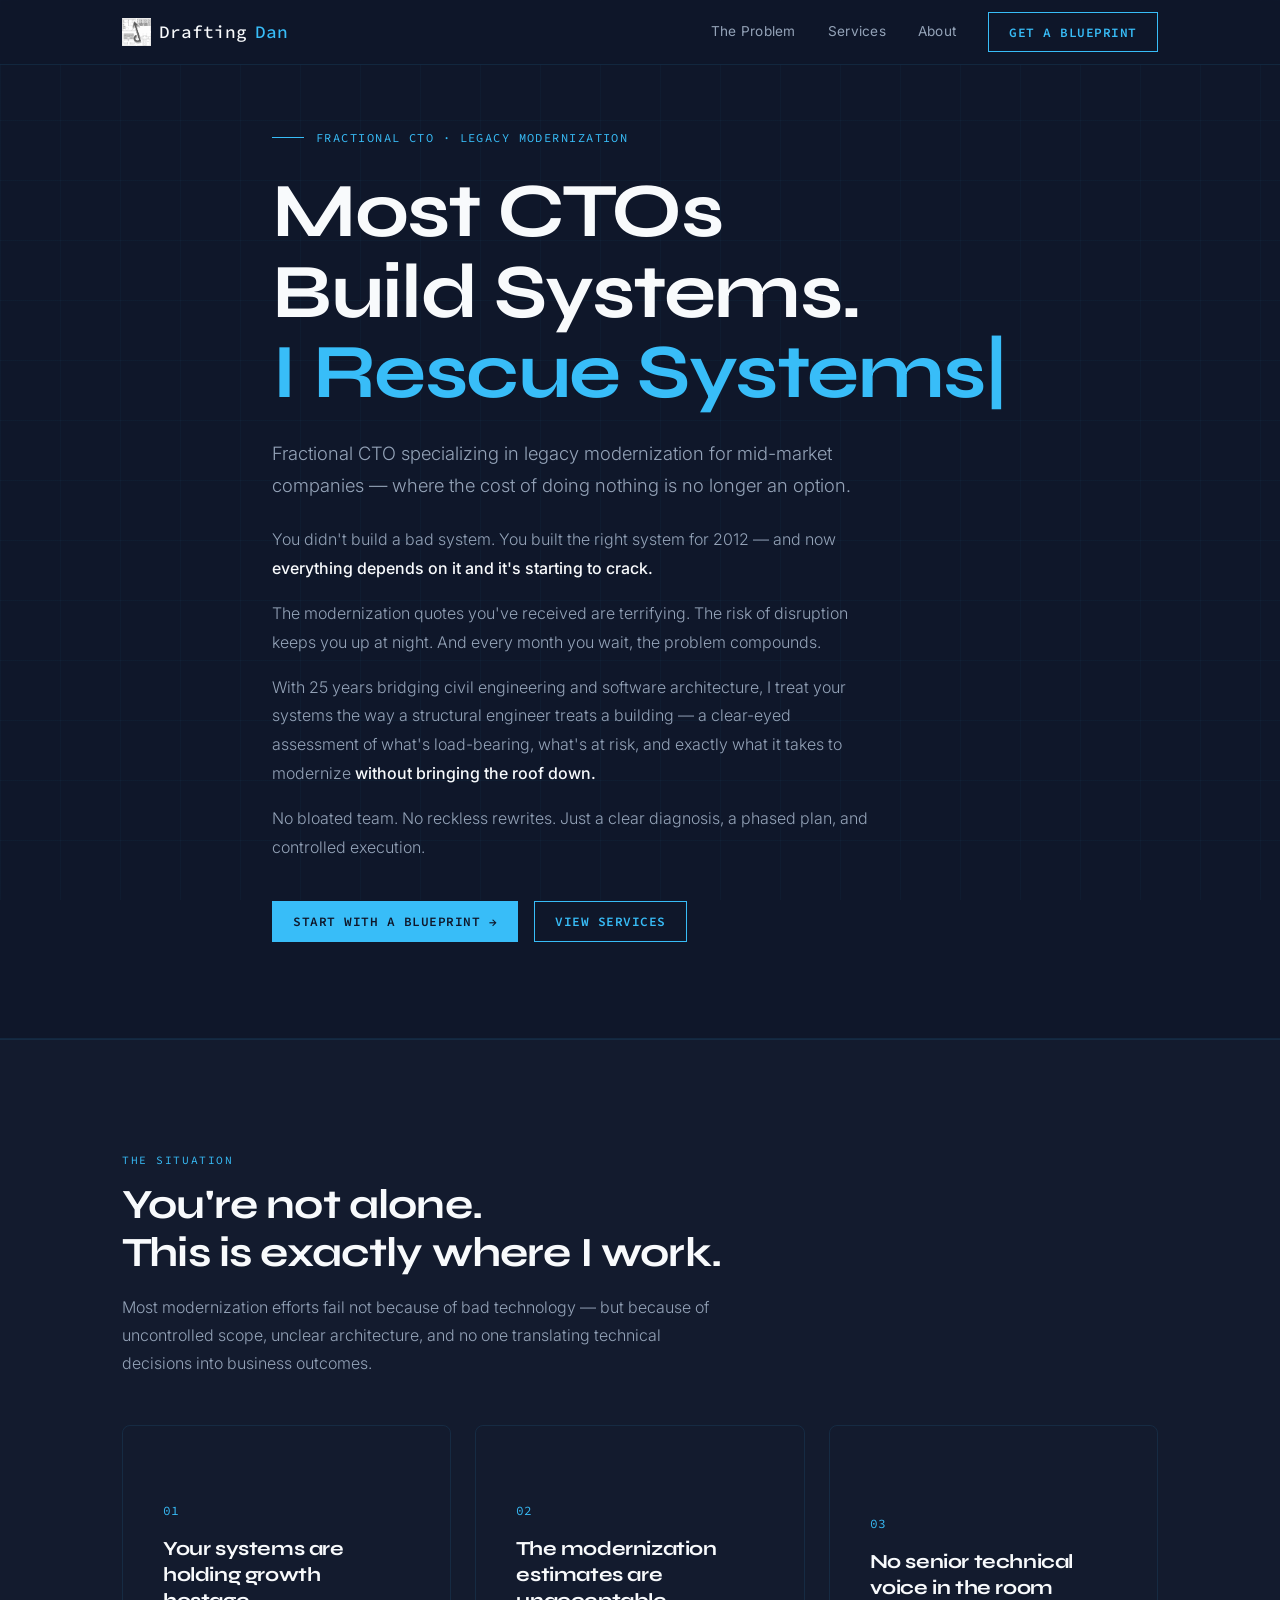
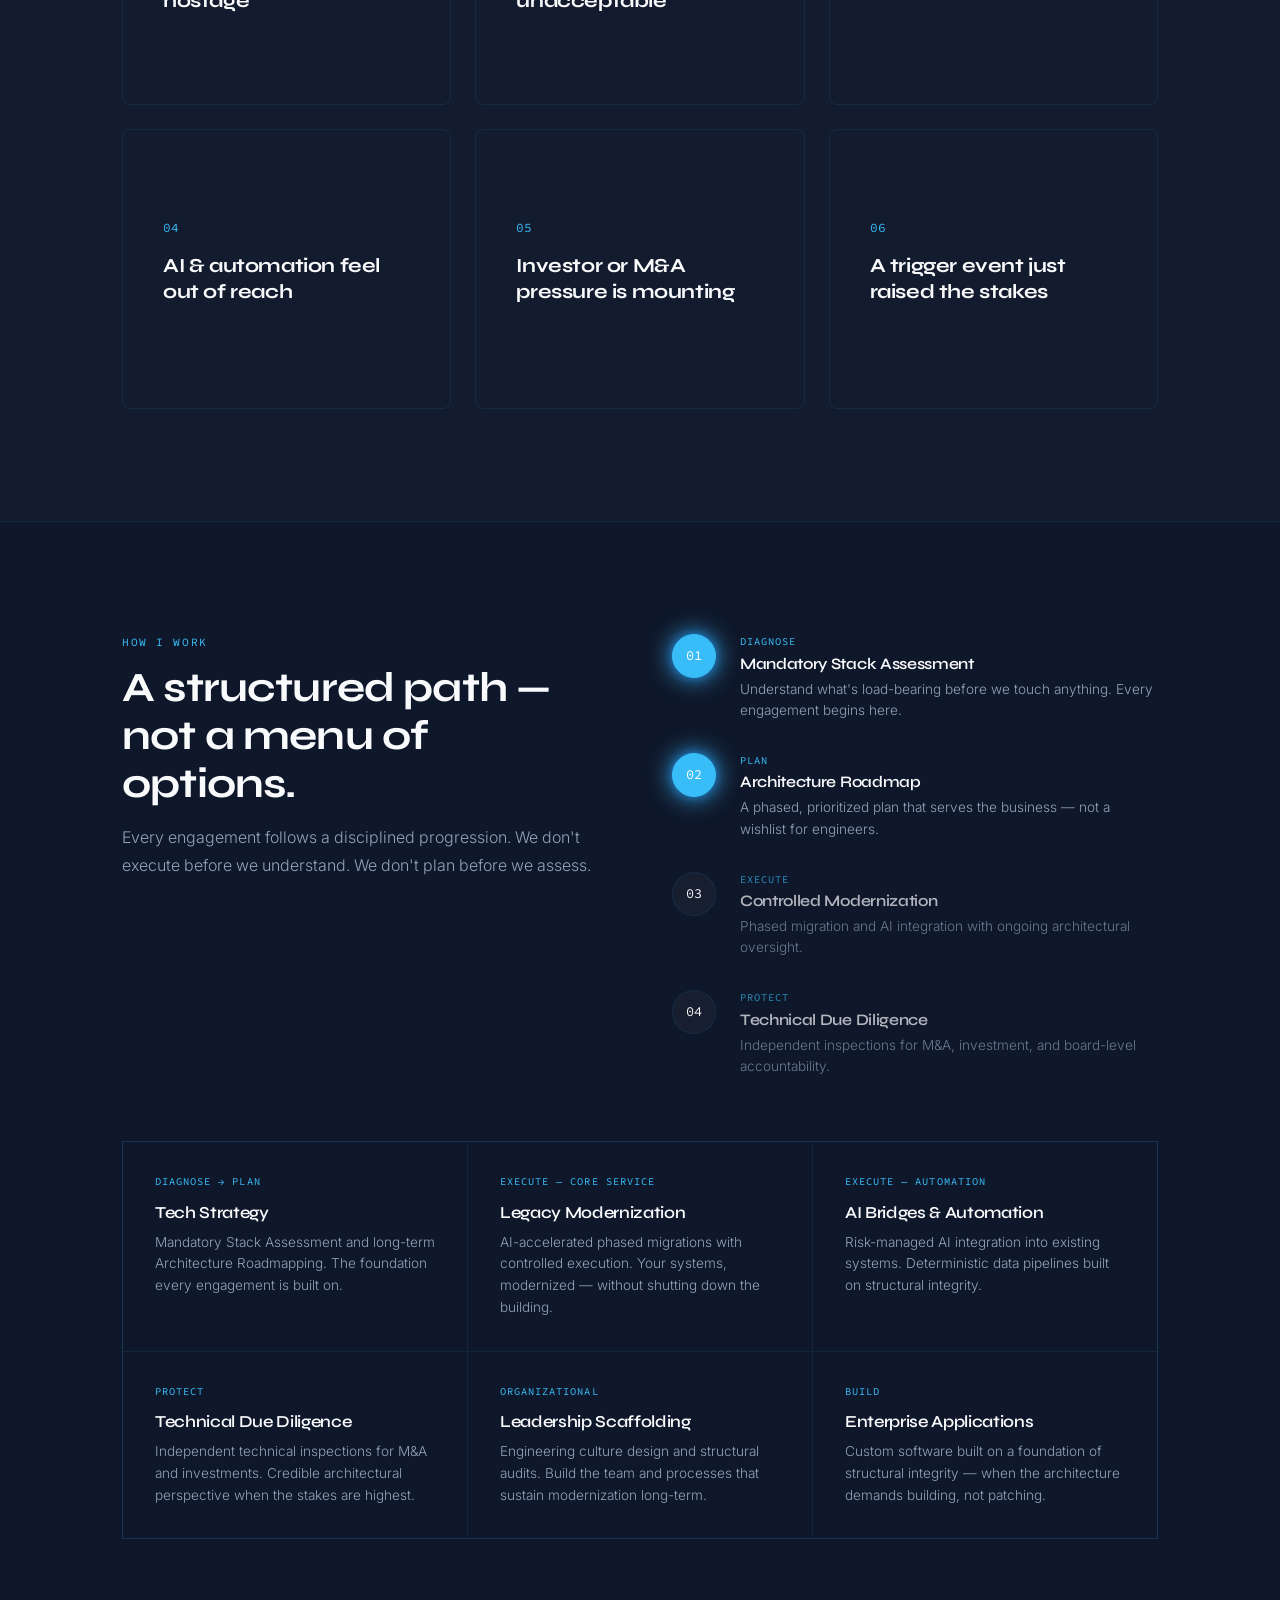
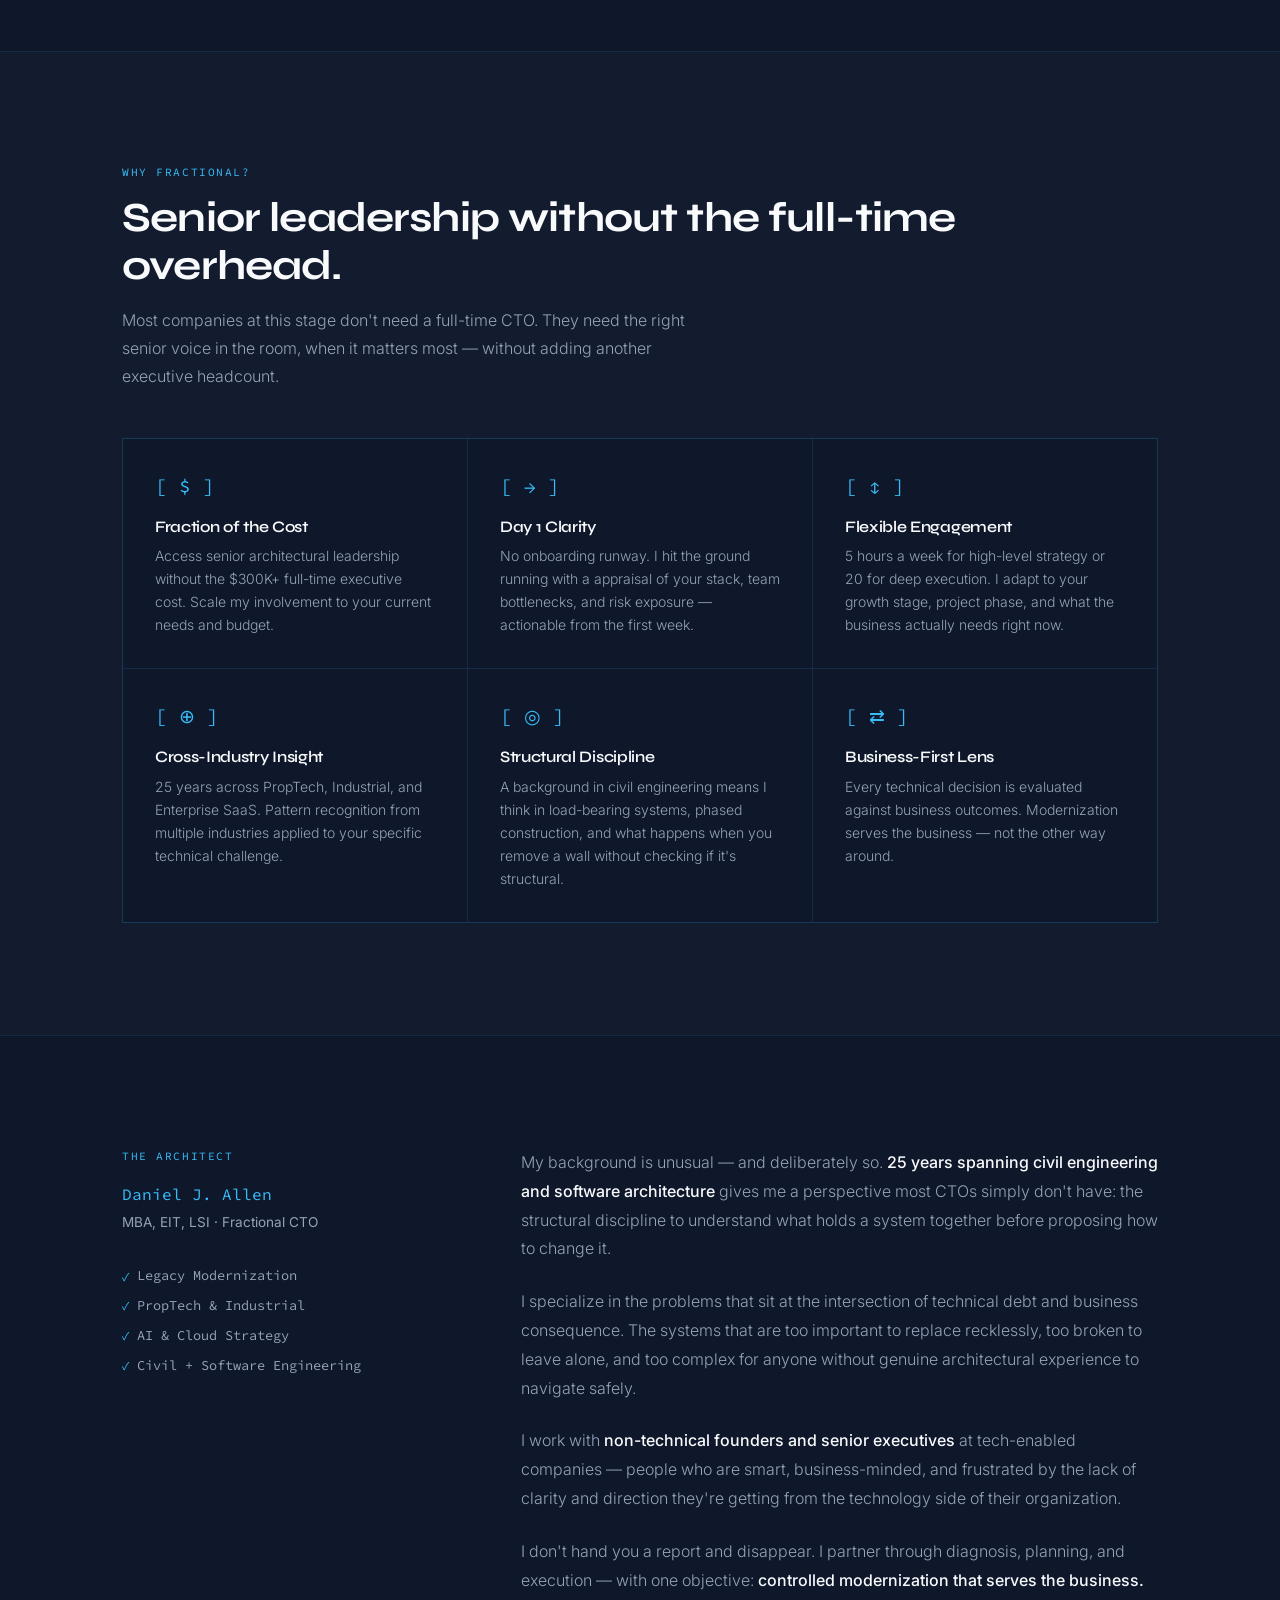
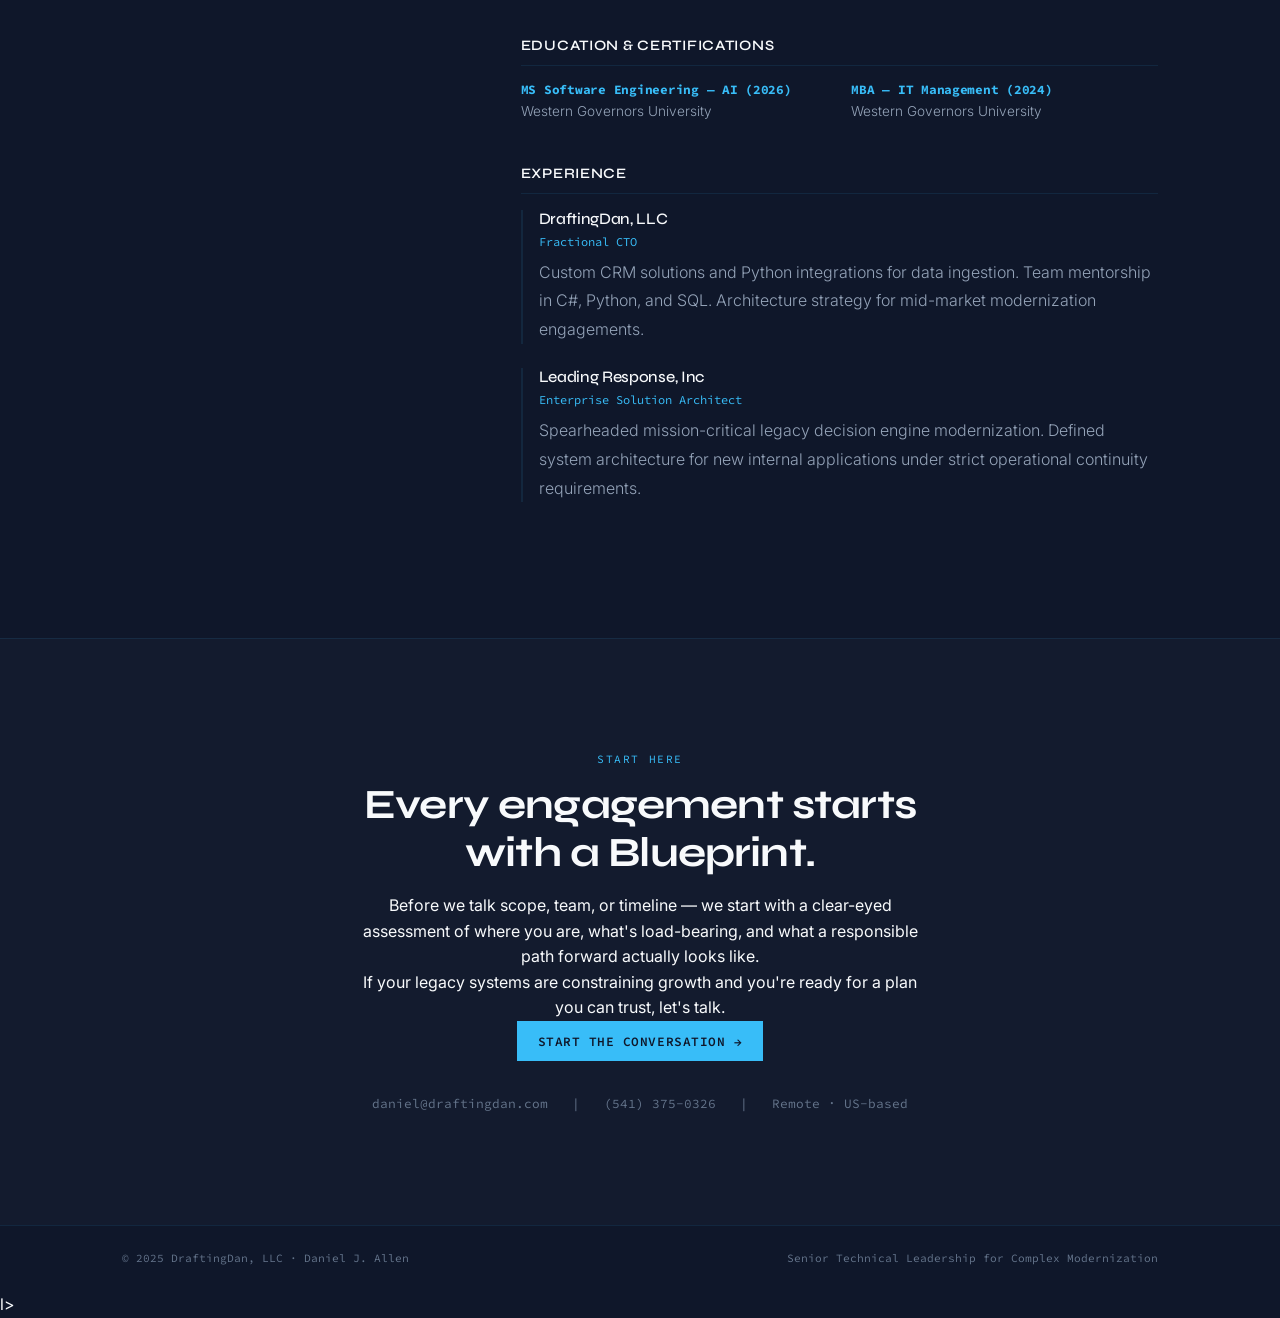
==== commit ac242661: "Rewrite landing page with new structure and interactive animations" ====
--- a/index.html
+++ b/index.html
@@ -4,37 +4,26 @@
 <head>
     <meta charset="UTF-8">
     <meta name="viewport" content="width=device-width, initial-scale=1.0">
-    <title>DraftingDan | Fractional CTO & Strategic Technology Leadership</title>
-    <meta name="description" content="Senior Technical Leadership for Complex Modernization by DraftingDan.">
-
-    <!-- Fonts: Inter and Source Code Pro -->
+    <title>DraftingDan | Legacy Modernization & Fractional CTO</title>
+    <meta name="description"
+        content="Fractional CTO specializing in legacy system modernization for mid-market companies. Clear diagnosis, phased plans, controlled execution.">
+
     <link rel="preconnect" href="https://fonts.googleapis.com">
     <link rel="preconnect" href="https://fonts.gstatic.com" crossorigin>
     <link
-        href="https://fonts.googleapis.com/css2?family=Inter:wght@300;400;600&family=Source+Code+Pro:wght@400;600;700&display=swap"
+        href="https://fonts.googleapis.com/css2?family=DM+Mono:wght@400;500&family=Syne:wght@400;600;700;800&family=Inter:wght@300;400;500&family=Source+Code+Pro:wght@400;600;700&display=swap"
         rel="stylesheet">
 
     <link rel="stylesheet" href="style.css">
-
-    <!-- Canonical Tag -->
     <link rel="canonical" href="https://draftingdan.com/" />
 
-    <!-- Open Graph / Facebook -->
     <meta property="og:type" content="website">
     <meta property="og:url" content="https://draftingdan.com/">
-    <meta property="og:title" content="DraftingDan | Fractional CTO & Strategic Technology Leadership">
-    <meta property="og:description" content="Senior Technical Leadership for Complex Modernization.">
+    <meta property="og:title" content="DraftingDan | Legacy Modernization & Fractional CTO">
+    <meta property="og:description"
+        content="Fractional CTO specializing in legacy system modernization. Clear diagnosis, phased plans, controlled execution.">
     <meta property="og:image" content="https://draftingdan.com/ddlogo-bw.png">
 
-    <!-- Twitter -->
-    <meta property="twitter:card" content="summary_large_image">
-    <meta property="twitter:url" content="https://draftingdan.com/">
-    <meta property="twitter:title" content="DraftingDan | Fractional CTO & Strategic Technology Leadership">
-    <meta property="twitter:description"
-        content="Expert Fractional CTO services for startups and SMEs. Strategic technology leadership, team scaling, and digital transformation.">
-    <meta property="twitter:image" content="https://draftingdan.com/ddlogo-bw.png">
-
-    <!-- Structured Data -->
     <script type="application/ld+json">
     {
       "@context": "https://schema.org",
@@ -68,276 +57,387 @@
 
 <body>
 
+    <!-- ── NAV ── -->
     <header>
-        <nav class="container"
-            style="display: flex; justify-content: space-between; align-items: center; padding-top: 2rem;">
-            <div class="logo" style="font-family: var(--font-mono); font-size: 1.5rem; font-weight: 700;">
-                <img src="ddlogo-bw.png" alt="DraftingDan Logo" style="width: 2rem; height: 2rem;">
-                Drafting<span class="text-accent">Dan</span>
-            </div>
+        <nav class="container">
+            <a href="#hero" class="logo">
+                <img src="ddlogo-bw.png" alt="DraftingDan Logo">
+                Drafting<span>Dan</span>
+            </a>
             <div class="nav-links">
-                <a href="#benefits"
-                    style="margin-left: 2rem; text-decoration: none; color: var(--text-secondary); font-size: 0.9rem; transition: color 0.3s;">Why
-                    Fractional?</a>
-                <a href="#services"
-                    style="margin-left: 2rem; text-decoration: none; color: var(--text-secondary); font-size: 0.9rem; transition: color 0.3s;">Services</a>
-                <a href="#about"
-                    style="margin-left: 2rem; text-decoration: none; color: var(--text-secondary); font-size: 0.9rem; transition: color 0.3s;">About</a>
-                <a href="#contact" class="btn"
-                    style="margin-left: 2rem; padding: 0.5rem 1rem; font-size: 0.8rem;">Contact</a>
+                <a href="#problem" class="hide-mobile">The Problem</a>
+                <a href="#services" class="hide-mobile">Services</a>
+                <a href="#about" class="hide-mobile">About</a>
+                <a href="#contact" class="btn">Get a Blueprint</a>
             </div>
         </nav>
     </header>
 
     <main>
-        <!-- HERO SECTION -->
-        <section id="hero" class="hero-section">
-            <div class="container">
-                <h1 class="hero-title">
-                    <span id="typing-text" class="text-accent"></span><span class="cursor">|</span>
+
+        <!-- ── HERO ── -->
+        <section id="hero">
+            <div class="container">
+                <div class="hero-eyebrow">Fractional CTO · Legacy Modernization</div>
+                <h1 class="hero-headline">
+                    Most CTOs<br>
+                    Build Systems.<br>
+                    <em>I <span id="typing-text">Rescue Them</span></em><span class="cursor">|</span>
                 </h1>
-                <p class="hero-subtitle">
-                    Providing high-impact <strong>Fractional CTO</strong> services to startups and growing enterprises.
-                    I show you how to untangle legacy systems, reduce transformation risk, and execute modernization
-                    initiatives with clarity, discipline, and real business impact.
+                <p class="hero-sub">
+                    Fractional CTO specializing in legacy modernization for mid-market companies — where the cost of
+                    doing nothing is no longer an option.
                 </p>
-                <p class="hero-subtitle">
-                    I partner with:
-                <ul>
-                    <li>Tech-enabled companies operating on aging internal systems</li>
-                    <li>Organizations facing expensive modernization estimates</li>
-                    <li>Founders or executives lacking senior architectural leadership</li>
-                    <li>Companies where legacy systems are constraining growth</li>
-                </ul>
-                Most of my clients are not looking for more developers.
-                They need clarity, direction, and controlled execution — without disruption to ongoing operations.
-                </p>
+                <div class="hero-body">
+                    <p>You didn't build a bad system. You built the right system for 2012 — and now <strong>everything
+                            depends on it and it's starting to crack.</strong></p>
+                    <p>The modernization quotes you've received are terrifying. The risk of disruption keeps you up at
+                        night. And every month you wait, the problem compounds.</p>
+                    <p>With 25 years bridging civil engineering and software architecture, I treat your systems the way
+                        a structural engineer treats a building — a clear-eyed assessment of what's load-bearing, what's
+                        at risk, and exactly what it takes to modernize <strong>without bringing the roof
+                            down.</strong></p>
+                    <p>No bloated team. No reckless rewrites. Just a clear diagnosis, a phased plan, and controlled
+                        execution.</p>
+                </div>
                 <div class="hero-cta">
-                    <a href="#services" class="btn">View Blueprints</a>
-                </div>
-            </div>
-        </section>
-
-        <!-- BENEFITS SECTION -->
-        <section id="benefits" class="benefits-section">
-            <div class="container">
-                <h2 class="section-title">Why Fractional?</h2>
-                <p class="hero-subtitle">
-                    Most modernization efforts fail not because of technology but because of uncontrolled scope, unclear
-                    architecture, and misaligned execution.
-                    My role is to provide senior-level architectural leadership that reduces risk, clarifies direction,
-                    and
-                    ensures modernization serves the business not the other way around.
-                </p>
-                <div class="grid-3">
-                    <div class="card">
-                        <div class="card-inner">
-                            <div class="card-front">
-                                <h3>Diverse Expertise</h3>
-
-                            </div>
-                            <div class="card-back">
-                                <p>Access to senior leadership without the full-time executive cost. I bring experience
-                                    from multiple industries.</p>
-                            </div>
-                        </div>
-                    </div>
-                    <div class="card">
-                        <div class="card-inner">
-                            <div class="card-front">
-                                <h3>Immediate Impact</h3>
-
-                            </div>
-                            <div class="card-back">
-                                <p>Hit the ground running with strategic assessments and clear roadmaps from Day 1.</p>
-                            </div>
-                        </div>
-                    </div>
-                    <div class="card">
-                        <div class="card-inner">
-                            <div class="card-front">
-                                <h3>Flexible Engagement</h3>
-
-                            </div>
-                            <div class="card-back">
-                                <p>Scale my involvement up or down based on your current project needs and budget.</p>
-                            </div>
-                        </div>
-                    </div>
-                    <div class="card">
-                        <div class="card-inner">
-                            <div class="card-front">
-                                <h3>Industry Range</h3>
-
-                            </div>
-                            <div class="card-back">
-
-                                <p>Broad experience across PropTech, Industrial, and Enterprise SaaS. I bring
-                                    cross-industry insights to solve your specific technical challenges.</p>
-                            </div>
-                        </div>
-                    </div>
-                    <div class="card">
-                        <div class="card-inner">
-                            <div class="card-front">
-                                <h3>Day 1 Readiness</h3>
-
-                            </div>
-                            <div class="card-back">
-
-                                <p>Rapid assessment of your current tech stack, team bottlenecks, and product roadmap to
-                                    identify quick wins and long-term improvements.</p>
-                            </div>
-                        </div>
-                    </div>
-                    <div class="card">
-                        <div class="card-inner">
-                            <div class="card-front">
-                                <h3>Agile Scaling</h3>
-
-                            </div>
-                            <div class="card-back">
-
-                                <p>Whether you need high-level strategy for 5 hours a week or deep execution for 20, I
-                                    adapt to your startup's growth stage and budget.</p>
-                            </div>
-                        </div>
-                    </div>
-                </div>
-            </div>
-        </section>
-
-        <!-- SERVICES SECTION -->
-        <section id="services" class="services-section">
-            <div class="container">
-                <h2 class="section-title">Services</h2>
-                <div class="grid-3">
-                    <a href="/tech-strategy" class="service-item">
+                    <a href="#contact" class="btn btn-primary">Start With a Blueprint →</a>
+                    <a href="#services" class="btn">View Services</a>
+                </div>
+            </div>
+        </section>
+
+        <!-- ── PROBLEM ── -->
+        <section id="problem">
+            <div class="container">
+                <p class="section-label">The situation</p>
+                <h2 class="section-title">You're not alone.<br>This is exactly where I work.</h2>
+                <p class="section-intro">Most modernization efforts fail not because of bad technology — but because of
+                    uncontrolled scope, unclear architecture, and no one translating technical decisions into business
+                    outcomes.</p>
+                <div class="problem-grid">
+                    <div class="problem-item">
+                        <div class="problem-card-inner">
+                            <div class="problem-card-front">
+                                <div class="problem-number">01</div>
+                                <h3>Your systems are holding growth hostage</h3>
+                            </div>
+                            <div class="problem-card-back">
+                                <p>Internal tools built years ago are brittle, undocumented, and impossible to change without
+                                    risk. Every new initiative starts with "but first we have to fix..."</p>
+                            </div>
+                        </div>
+                    </div>
+                    <div class="problem-item">
+                        <div class="problem-card-inner">
+                            <div class="problem-card-front">
+                                <div class="problem-number">02</div>
+                                <h3>The modernization estimates are unacceptable</h3>
+                            </div>
+                            <div class="problem-card-back">
+                                <p>You've been handed $500K–$2M quotes with no clear roadmap and no confidence the outcome would
+                                    justify the risk. There has to be a better way.</p>
+                            </div>
+                        </div>
+                    </div>
+                    <div class="problem-item">
+                        <div class="problem-card-inner">
+                            <div class="problem-card-front">
+                                <div class="problem-number">03</div>
+                                <h3>No senior technical voice in the room</h3>
+                            </div>
+                            <div class="problem-card-back">
+                                <p>Your developers execute tasks well, but nobody is setting architectural direction or
+                                    translating technology decisions into business consequences.</p>
+                            </div>
+                        </div>
+                    </div>
+                    <div class="problem-item">
+                        <div class="problem-card-inner">
+                            <div class="problem-card-front">
+                                <div class="problem-number">04</div>
+                                <h3>AI & automation feel out of reach</h3>
+                            </div>
+                            <div class="problem-card-back">
+                                <p>You know you need to modernize to take advantage of AI — but without a structured,
+                                    risk-managed path, every proposal feels like a leap of faith.</p>
+                            </div>
+                        </div>
+                    </div>
+                    <div class="problem-item">
+                        <div class="problem-card-inner">
+                            <div class="problem-card-front">
+                                <div class="problem-number">05</div>
+                                <h3>Investor or M&A pressure is mounting</h3>
+                            </div>
+                            <div class="problem-card-back">
+                                <p>A board member, acquirer, or investor is asking hard technical questions and you don't have
+                                    an independent, credible architectural perspective to offer.</p>
+                            </div>
+                        </div>
+                    </div>
+                    <div class="problem-item">
+                        <div class="problem-card-inner">
+                            <div class="problem-card-front">
+                                <div class="problem-number">06</div>
+                                <h3>A trigger event just raised the stakes</h3>
+                            </div>
+                            <div class="problem-card-back">
+                                <p>A key developer left. A major initiative exposed your system's limits. A vendor delivered a
+                                    shocking estimate. The window to act is narrowing.</p>
+                            </div>
+                        </div>
+                    </div>
+                </div>
+            </div>
+        </section>
+
+        <!-- ── SERVICES ── -->
+        <section id="services">
+            <div class="container">
+                <div class="services-header">
+                    <div>
+                        <p class="section-label">How I work</p>
+                        <h2 class="section-title">A structured path — not a menu of options.</h2>
+                        <p class="section-intro">Every engagement follows a disciplined progression. We don't execute
+                            before we understand. We don't plan before we assess.</p>
+                    </div>
+                    <div class="journey-steps">
+                        <div class="journey-step">
+                            <div class="step-num">01</div>
+                            <div class="step-content">
+                                <div class="step-phase">Diagnose</div>
+                                <h3>Mandatory Stack Assessment</h3>
+                                <p>Understand what's load-bearing before we touch anything. Every engagement begins
+                                    here.</p>
+                            </div>
+                        </div>
+                        <div class="journey-step">
+                            <div class="step-num">02</div>
+                            <div class="step-content">
+                                <div class="step-phase">Plan</div>
+                                <h3>Architecture Roadmap</h3>
+                                <p>A phased, prioritized plan that serves the business — not a wishlist for engineers.
+                                </p>
+                            </div>
+                        </div>
+                        <div class="journey-step">
+                            <div class="step-num">03</div>
+                            <div class="step-content">
+                                <div class="step-phase">Execute</div>
+                                <h3>Controlled Modernization</h3>
+                                <p>Phased migration and AI integration with ongoing architectural oversight.</p>
+                            </div>
+                        </div>
+                        <div class="journey-step">
+                            <div class="step-num">04</div>
+                            <div class="step-content">
+                                <div class="step-phase">Protect</div>
+                                <h3>Technical Due Diligence</h3>
+                                <p>Independent inspections for M&A, investment, and board-level accountability.</p>
+                            </div>
+                        </div>
+                    </div>
+                </div>
+
+                <div class="services-grid">
+                    <a href="/tech-strategy" class="service-card">
+                        <div class="service-tag">Diagnose → Plan</div>
                         <h4>Tech Strategy</h4>
-                        <p>Mandatory Stack Assessment & Long-term Architecture Roadmapping.</p>
-                    </a>
-                    <a href="/team-building" class="service-item">
+                        <p>Mandatory Stack Assessment and long-term Architecture Roadmapping. The foundation every
+                            engagement is built on.</p>
+                    </a>
+                    <a href="/legacy-modernization" class="service-card">
+                        <div class="service-tag">Execute — Core Service</div>
+                        <h4>Legacy Modernization</h4>
+                        <p>AI-accelerated phased migrations with controlled execution. Your systems, modernized —
+                            without shutting down the building.</p>
+                    </a>
+                    <a href="/ai-bridge" class="service-card">
+                        <div class="service-tag">Execute — Automation</div>
+                        <h4>AI Bridges & Automation</h4>
+                        <p>Risk-managed AI integration into existing systems. Deterministic data pipelines built on
+                            structural integrity.</p>
+                    </a>
+                    <a href="/due-diligence" class="service-card">
+                        <div class="service-tag">Protect</div>
+                        <h4>Technical Due Diligence</h4>
+                        <p>Independent technical inspections for M&A and investments. Credible architectural perspective
+                            when the stakes are highest.</p>
+                    </a>
+                    <a href="/team-building" class="service-card">
+                        <div class="service-tag">Organizational</div>
                         <h4>Leadership Scaffolding</h4>
-                        <p>Engineering Culture Design & Mandatory Structural Audits.</p>
-                    </a>
-                    <a href="/due-diligence" class="service-item">
-                        <h4>Technical Due Diligence</h4>
-                        <p>Independent Technical Inspections for M&A and Investments.</p>
-                    </a>
-                    <a href="/ai-bridge" class="service-item">
-                        <h4>AI Bridges & Automation</h4>
-                        <p>Mandatory Systems Audit & Deterministic Data Pipelines.</p>
-                    </a>
-                    <a href="/legacy-modernization" class="service-item">
-                        <h4>Legacy Modernization</h4>
-                        <p>Mandatory System Audit & AI-Accelerated Phased Migrations.</p>
-                    </a>
-                    <a href="/custom-applications" class="service-item">
+                        <p>Engineering culture design and structural audits. Build the team and processes that sustain
+                            modernization long-term.</p>
+                    </a>
+                    <a href="/custom-applications" class="service-card">
+                        <div class="service-tag">Build</div>
                         <h4>Enterprise Applications</h4>
-                        <p>Custom Software Built on a Foundation of Structural Integrity.</p>
-                    </a>
-                </div>
-            </div>
-        </section>
-
-        <!-- ABOUT SECTION -->
-        <section id="about" style="padding: var(--section-padding); background: rgba(0,0,0,0.2);">
-            <div class="container">
-                <div style="display: grid; grid-template-columns: 1fr 2fr; gap: 3rem; align-items: start;">
+                        <p>Custom software built on a foundation of structural integrity — when the architecture demands
+                            building, not patching.</p>
+                    </a>
+                </div>
+            </div>
+        </section>
+
+        <!-- ── WHY FRACTIONAL ── -->
+        <section id="why">
+            <div class="container">
+                <p class="section-label">Why Fractional?</p>
+                <h2 class="section-title">Senior leadership without the full-time overhead.</h2>
+                <p class="section-intro">Most companies at this stage don't need a full-time CTO. They need the right
+                    senior voice in the room, when it matters most — without adding another executive headcount.</p>
+                <div class="why-grid">
+                    <div class="why-item">
+                        <div class="why-icon">[ $ ]</div>
+                        <h3>Fraction of the Cost</h3>
+                        <p>Access senior architectural leadership without the $300K+ full-time executive cost. Scale my
+                            involvement to your current needs and budget.</p>
+                    </div>
+                    <div class="why-item">
+                        <div class="why-icon">[ → ]</div>
+                        <h3>Day 1 Clarity</h3>
+                        <p>No onboarding runway. I hit the ground running with a appraisal of your stack, team
+                            bottlenecks, and risk exposure — actionable from the first week.</p>
+                    </div>
+                    <div class="why-item">
+                        <div class="why-icon">[ ↕ ]</div>
+                        <h3>Flexible Engagement</h3>
+                        <p>5 hours a week for high-level strategy or 20 for deep execution. I adapt to your growth
+                            stage, project phase, and what the business actually needs right now.</p>
+                    </div>
+                    <div class="why-item">
+                        <div class="why-icon">[ ⊕ ]</div>
+                        <h3>Cross-Industry Insight</h3>
+                        <p>25 years across PropTech, Industrial, and Enterprise SaaS. Pattern recognition from multiple
+                            industries applied to your specific technical challenge.</p>
+                    </div>
+                    <div class="why-item">
+                        <div class="why-icon">[ ◎ ]</div>
+                        <h3>Structural Discipline</h3>
+                        <p>A background in civil engineering means I think in load-bearing systems, phased construction,
+                            and what happens when you remove a wall without checking if it's structural.</p>
+                    </div>
+                    <div class="why-item">
+                        <div class="why-icon">[ ⇄ ]</div>
+                        <h3>Business-First Lens</h3>
+                        <p>Every technical decision is evaluated against business outcomes. Modernization serves the
+                            business — not the other way around.</p>
+                    </div>
+                </div>
+            </div>
+        </section>
+
+        <!-- ── ABOUT ── -->
+        <section id="about">
+            <div class="container">
+                <div class="about-grid">
                     <div class="about-sidebar">
-                        <h2 class="section-title">The Architect</h2>
-                        <div style="margin-top: 1rem; font-family: var(--font-mono); color: var(--text-accent);">
-                            Daniel J. Allen<br>
-                            MBA, EIT, LSI
-                        </div>
-                        <p style="margin-top: 1rem; color: var(--text-secondary); font-size: 0.9rem;">
-                            Fractional CTO & Strategic Technologist
+                        <p class="section-label">The Architect</p>
+                        <div class="about-name">Daniel J. Allen</div>
+                        <div class="about-title">MBA, EIT, LSI · Fractional CTO</div>
+                        <ul class="credential-list">
+                            <li>Legacy Modernization</li>
+                            <li>PropTech & Industrial</li>
+                            <li>AI & Cloud Strategy</li>
+                            <li>Civil + Software Engineering</li>
+                        </ul>
+                    </div>
+                    <div class="about-content">
+                        <p>
+                            My background is unusual — and deliberately so. <strong>25 years spanning civil engineering
+                                and software architecture</strong> gives me a perspective most CTOs simply don't have:
+                            the structural discipline to understand what holds a system together before proposing how to
+                            change it.
                         </p>
-                        <ul style="list-style: none; margin-top: 2rem; padding: 0;">
-                            <li style="margin-bottom: 0.5rem; color: var(--text-secondary);">
-                                <span style="color: var(--accent-color); margin-right: 0.5rem;">&#10003;</span> Legacy
-                                Modernization
-                            </li>
-                            <li style="margin-bottom: 0.5rem; color: var(--text-secondary);">
-                                <span style="color: var(--accent-color); margin-right: 0.5rem;">&#10003;</span> PropTech
-                                & Industrial
-                            </li>
-                            <li style="margin-bottom: 0.5rem; color: var(--text-secondary);">
-                                <span style="color: var(--accent-color); margin-right: 0.5rem;">&#10003;</span> AI &
-                                Cloud Strategy
-                            </li>
-                        </ul>
-                    </div>
-
-                    <div class="about-content">
-                        <p style="margin-bottom: 1.5rem; font-size: 1.1rem;">
-                            With <strong>25 years</strong> of project experience blending software engineering and civil
-                            engineering,
-                            I specialize in enterprise architecture and legacy system modernization. I bridge technical
-                            complexity
-                            and business strategy to drive scalable solutions for non-technical founders and SMEs.
+                        <p>
+                            I specialize in the problems that sit at the intersection of technical debt and business
+                            consequence. The systems that are too important to replace recklessly, too broken to leave
+                            alone, and too complex for anyone without genuine architectural experience to navigate
+                            safely.
                         </p>
-
-                        <h3
-                            style="color: var(--text-primary); margin-top: 2rem; border-bottom: 1px solid var(--grid-line); padding-bottom: 0.5rem;">
-                            Education & Certifications</h3>
-                        <div style="display: grid; grid-template-columns: 1fr 1fr; gap: 1rem; margin-top: 1rem;">
-                            <div>
-                                <h4 style="font-size: 1rem; color: var(--accent-color);">Master of Science (2026)</h4>
-                                <p style="font-size: 0.9rem; color: var(--text-secondary);">Software Engineering - AI
-                                    Engineering<br>Western Governors University</p>
-                            </div>
-                            <div>
-                                <h4 style="font-size: 1rem; color: var(--accent-color);">MBA (2024)</h4>
-                                <p style="font-size: 0.9rem; color: var(--text-secondary);">IT Management<br>Western
-                                    Governors University</p>
-                            </div>
-                        </div>
-
-                        <h3
-                            style="color: var(--text-primary); margin-top: 2rem; border-bottom: 1px solid var(--grid-line); padding-bottom: 0.5rem;">
-                            Experience Highlights</h3>
-                        <div style="margin-top: 1rem;">
-                            <div style="margin-bottom: 1.5rem;">
-                                <h4 style="font-size: 1.1rem; color: var(--text-primary);">DraftingDan, LLC <span
-                                        style="font-weight: 300; font-size: 0.9rem; color: var(--text-secondary);">|
-                                        Fractional CTO</span></h4>
-                                <p style="color: var(--text-secondary); font-size: 0.95rem;">Designed custom CRM
-                                    solutions and Python integrations for data ingestion. Mentored teams in C#, Python,
-                                    and SQL.</p>
-                            </div>
-                            <div style="margin-bottom: 1.5rem;">
-                                <h4 style="font-size: 1.1rem; color: var(--text-primary);">Leading Response, Inc <span
-                                        style="font-weight: 300; font-size: 0.9rem; color: var(--text-secondary);">|
-                                        Enterprise Solution Architect</span></h4>
-                                <p style="color: var(--text-secondary); font-size: 0.95rem;">Spearheaded
-                                    mission-critical legacy decision engine updates and defined system architecture for
-                                    new internal apps.</p>
-                            </div>
-                        </div>
-                    </div>
-                </div>
-            </div>
-        </section>
-
-        <!-- CONTACT SECTION -->
-        <section id="contact" style="padding: var(--section-padding); text-align: center;">
-            <div class="container">
-                <p style="max-width: 600px; margin: 0 auto 2rem auto; color: var(--text-secondary);">
-                    Ready to modernize your legacy systems or build a scalable technical roadmap?
-                    Let's discuss how my experience in Civil Engineering and Software Architecture can build your
-                    foundation.
-                </p>
-                <a href="mailto:daniel@draftingdan.com" class="btn">Start the Conversion</a>
-                <p class="contact-info">
-                    <span>daniel@draftingdan.com</span>
-                    <span class="contact-sep">|</span>
-                    <span>(541) 375-0326</span>
-                </p>
-            </div>
-        </section>
-
-        <script src="script.js"></script>
+                        <p>
+                            I work with <strong>non-technical founders and senior executives</strong> at tech-enabled
+                            companies — people who are smart, business-minded, and frustrated by the lack of clarity and
+                            direction they're getting from the technology side of their organization.
+                        </p>
+                        <p>
+                            I don't hand you a report and disappear. I partner through diagnosis, planning, and
+                            execution — with one objective: <strong>controlled modernization that serves the
+                                business.</strong>
+                        </p>
+
+                        <div class="about-section-title">Education & Certifications</div>
+                        <div class="edu-grid">
+                            <div class="edu-item">
+                                <h4>MS Software Engineering — AI (2026)</h4>
+                                <p>Western Governors University</p>
+                            </div>
+                            <div class="edu-item">
+                                <h4>MBA — IT Management (2024)</h4>
+                                <p>Western Governors University</p>
+                            </div>
+                        </div>
+
+                        <div class="about-section-title">Experience</div>
+                        <div class="exp-item">
+                            <h4>DraftingDan, LLC</h4>
+                            <div class="exp-role">Fractional CTO</div>
+                            <p>Custom CRM solutions and Python integrations for data ingestion. Team mentorship in C#,
+                                Python, and SQL. Architecture strategy for mid-market modernization engagements.</p>
+                        </div>
+                        <div class="exp-item">
+                            <h4>Leading Response, Inc</h4>
+                            <div class="exp-role">Enterprise Solution Architect</div>
+                            <p>Spearheaded mission-critical legacy decision engine modernization. Defined system
+                                architecture for new internal applications under strict operational continuity
+                                requirements.</p>
+                        </div>
+                    </div>
+                </div>
+            </div>
+        </section>
+
+        <!-- ── CONTACT ── -->
+        <section id="contact">
+            <div class="container">
+                <div class="contact-inner">
+                    <p class="section-label">Start here</p>
+                    <h2 class="section-title">Every engagement starts with a Blueprint.</h2>
+                    <p>
+                        Before we talk scope, team, or timeline — we start with a clear-eyed assessment of where you
+                        are, what's load-bearing, and what a responsible path forward actually looks like.
+                    </p>
+                    <p>
+                        If your legacy systems are constraining growth and you're ready for a plan you can trust, let's
+                        talk.
+                    </p>
+                    <a href="mailto:daniel@draftingdan.com" class="btn btn-primary">Start the Conversation →</a>
+                    <div class="contact-details">
+                        <a href="mailto:daniel@draftingdan.com">daniel@draftingdan.com</a>
+                        <span>|</span>
+                        <a href="tel:5413750326">(541) 375-0326</a>
+                        <span>|</span>
+                        <span>Remote · US-based</span>
+                    </div>
+                </div>
+            </div>
+        </section>
+
+    </main>
+
+    <footer>
+        <div class="container">
+            <div class="footer-inner">
+                <p>© 2025 DraftingDan, LLC · Daniel J. Allen</p>
+                <p>Senior Technical Leadership for Complex Modernization</p>
+            </div>
+        </div>
+    </footer>
+
+    <script src="script.js"></script>
 </body>
 
-</html>+</html>
+l>
--- a/style.css
+++ b/style.css
@@ -2,23 +2,33 @@
     /* Colors - Technical/Drafting Theme */
     --bg-color: #0f172a;
     /* Slate 900 - Deep Blueprint Blue */
+    --bg-card: #1e293b;
+    /* Slate 800 - Card Background */
+    --bg-elevated: #334155;
+    /* Slate 700 - Hover/Elevated Background */
     --text-primary: #f8fafc;
     /* Slate 50 */
     --text-secondary: #94a3b8;
     /* Slate 400 */
+    --text-muted: #64748b;
+    /* Slate 500 */
     --accent-color: #38bdf8;
     /* Sky 400 - Electric Blue */
+    --accent-dim: rgba(56, 189, 248, 0.1);
+    --accent-glow: rgba(56, 189, 248, 0.15);
+    --warn: #ff6b35;
     --grid-line: rgba(56, 189, 248, 0.1);
     /* Subtle grid lines */
     --paper-white: #f1f5f9;
     /* Slate 100 for contrast cards */
 
     /* Typography */
+    --font-display: 'Syne', 'Inter', system-ui, sans-serif;
     --font-mono: 'Source Code Pro', 'Courier New', monospace;
     --font-sans: 'Inter', system-ui, -apple-system, sans-serif;
 
     /* Spacing */
-    --container-width: 1200px;
+    --container-width: 1100px;
     --section-padding: 6rem 2rem;
 }
 
@@ -28,6 +38,10 @@
     box-sizing: border-box;
     margin: 0;
     padding: 0;
+}
+
+html {
+    scroll-behavior: smooth;
 }
 
 body {
@@ -49,7 +63,8 @@
     background-image:
         linear-gradient(var(--grid-line) 1px, transparent 1px),
         linear-gradient(90deg, var(--grid-line) 1px, transparent 1px);
-    background-size: 40px 40px;
+    background-size: 60px 60px;
+    opacity: 0.35;
     z-index: -1;
     pointer-events: none;
 }
@@ -57,7 +72,9 @@
 .container {
     max-width: var(--container-width);
     margin: 0 auto;
-    padding: 0 1rem;
+    padding: 0 2rem;
+    position: relative;
+    z-index: 1;
 }
 
 /* Typography Utilities */
@@ -67,10 +84,11 @@
 h4,
 h5,
 h6 {
-    font-family: var(--font-mono);
+    font-family: var(--font-display);
     font-weight: 700;
-    line-height: 1.2;
+    line-height: 1.15;
     margin-bottom: 1rem;
+    letter-spacing: -0.02em;
 }
 
 .text-accent {
@@ -79,256 +97,690 @@
 
 .btn {
     display: inline-block;
-    padding: 0.75rem 1.5rem;
+    padding: 0.55rem 1.25rem;
     font-family: var(--font-mono);
     font-weight: 600;
     text-transform: uppercase;
     text-decoration: none;
-    border: 2px solid var(--accent-color);
-    color: var(--accent-color);
-    transition: all 0.3s ease;
+    border: 1px solid var(--accent-color);
+    color: var(--accent-color);
+    transition: all 0.2s ease;
     cursor: pointer;
     background: transparent;
-}
-
-/* ... Previous styles ... */
-/* ABOUT SECTION */
-.about-sidebar {
-    border-right: 1px solid var(--grid-line);
-    padding-right: 2rem;
-}
-
-@media (max-width: 768px) {
-    .about-sidebar {
-        border-right: none;
-        border-bottom: 1px solid var(--grid-line);
-        padding-bottom: 2rem;
-        padding-right: 0;
-    }
-
-    div[style*="grid-template-columns: 1fr 2fr"] {
-        grid-template-columns: 1fr !important;
-    }
-}
-
+    font-size: 0.8rem;
+    letter-spacing: 0.04em;
+}
+
+.btn:hover {
+    background: var(--accent-color);
+    color: var(--bg-color);
+}
+
+.btn-primary {
+    background: var(--accent-color);
+    color: var(--bg-color);
+}
+
+.btn-primary:hover {
+    background: transparent;
+    color: var(--accent-color);
+}
+
+/* SECTION SHARED */
+section {
+    position: relative;
+    z-index: 1;
+}
+
+.section-label {
+    font-family: var(--font-mono);
+    font-size: 0.7rem;
+    color: var(--accent-color);
+    letter-spacing: 0.14em;
+    text-transform: uppercase;
+    margin-bottom: 0.75rem;
+}
+
+.section-title {
+    font-size: clamp(1.8rem, 3.5vw, 2.6rem);
+    color: var(--text-primary);
+    margin-bottom: 1rem;
+}
+
+.section-intro {
+    font-size: 1rem;
+    color: var(--text-secondary);
+    max-width: 600px;
+    line-height: 1.75;
+    font-weight: 300;
+}
+
+/* NAV */
+header {
+    position: fixed;
+    top: 0;
+    left: 0;
+    right: 0;
+    z-index: 100;
+    background: rgba(15, 23, 42, 0.85);
+    backdrop-filter: blur(12px);
+    border-bottom: 1px solid var(--grid-line);
+}
+
+nav {
+    display: flex;
+    justify-content: space-between;
+    align-items: center;
+    height: 64px;
+}
+
+.logo {
+    font-family: var(--font-mono);
+    font-size: 1.1rem;
+    font-weight: 500;
+    color: var(--text-primary);
+    text-decoration: none;
+    display: flex;
+    align-items: center;
+    gap: 0.5rem;
+}
+
+.logo img {
+    width: 1.8rem;
+    height: 1.8rem;
+}
+
+.logo span {
+    color: var(--accent-color);
+}
+
+.nav-links {
+    display: flex;
+    align-items: center;
+    gap: 2rem;
+}
+
+.nav-links a:not(.btn) {
+    font-size: 0.85rem;
+    color: var(--text-secondary);
+    text-decoration: none;
+    transition: color 0.2s;
+    font-family: var(--font-sans);
+    font-weight: 400;
+    letter-spacing: 0.02em;
+}
+
+.nav-links a:hover {
+    color: var(--text-primary);
+}
 
 /* HERO SECTION */
-.hero-section {
-    height: 90vh;
-    display: flex;
-    align-items: center;
+#hero {
+    min-height: 100vh;
+    display: flex;
+    align-items: center;
+    padding: 8rem 0 6rem;
     position: relative;
+    overflow: hidden;
     border-bottom: 1px solid var(--grid-line);
 }
 
-.hero-title {
-    font-size: 4rem;
-    max-width: 900px;
+.hero-eyebrow {
+    font-family: var(--font-mono);
+    font-size: 0.75rem;
+    color: var(--accent-color);
+    letter-spacing: 0.12em;
+    text-transform: uppercase;
     margin-bottom: 1.5rem;
-    position: relative;
-    min-height: 2.4em;
-    /* Ensure stable layout during rotation */
-}
-
-.hero-subtitle {
-    font-size: 1.5rem;
-    color: var(--text-secondary);
-    max-width: 700px;
-    margin-bottom: 3rem;
+    display: flex;
+    align-items: center;
+    gap: 0.75rem;
+}
+
+.hero-eyebrow::before {
+    content: '';
+    display: block;
+    width: 2rem;
+    height: 1px;
+    background: var(--accent-color);
+}
+
+.hero-headline {
+    font-size: clamp(2.8rem, 6vw, 5rem);
+    line-height: 1.05;
+    margin-bottom: 1.5rem;
+    color: var(--text-primary);
+}
+
+.hero-headline em {
+    font-style: normal;
+    color: var(--accent-color);
+}
+
+.hero-sub {
+    font-size: 1.15rem;
+    color: var(--text-secondary);
+    max-width: 620px;
+    line-height: 1.75;
+    margin-bottom: 1.5rem;
     font-weight: 300;
 }
 
-.hero-subtitle strong {
-    color: var(--text-primary);
-    font-weight: 600;
-}
-
-.cursor {
-    display: inline-block;
-    color: var(--accent-color);
-    animation: blink 1s step-end infinite;
-}
-
-@keyframes blink {
-
-    0%,
-    100% {
-        opacity: 1;
-    }
-
-    50% {
-        opacity: 0;
-    }
-}
-
-@media (max-width: 768px) {
-    .hero-title {
-        font-size: 2.5rem;
-    }
-}
-
-/* BENEFITS SECTION */
-.benefits-section {
-    padding: var(--section-padding);
-    background: rgba(15, 23, 42, 0.8);
-    /* Semi-transparent background */
-}
-
-.section-title {
-    font-size: 2.5rem;
-    color: var(--accent-color);
-    margin-bottom: 3rem;
-    position: relative;
-    display: inline-block;
-}
-
-.section-title::after {
-    content: '';
-    position: absolute;
-    bottom: -10px;
-    left: 0;
-    width: 60px;
-    height: 4px;
-    background: var(--accent-color);
-}
-
-.grid-3 {
+.hero-body {
+    font-size: 1rem;
+    color: var(--text-secondary);
+    max-width: 600px;
+    line-height: 1.8;
+    margin-bottom: 2.5rem;
+    font-weight: 300;
+}
+
+.hero-body p {
+    margin-bottom: 1rem;
+}
+
+.hero-body strong {
+    color: var(--text-primary);
+    font-weight: 500;
+}
+
+.hero-cta {
+    display: flex;
+    gap: 1rem;
+    align-items: center;
+    flex-wrap: wrap;
+}
+
+/* PROBLEM SECTION */
+#problem {
+    padding: 7rem 0;
+    background: rgba(255, 255, 255, 0.02);
+    border-top: 1px solid var(--grid-line);
+    border-bottom: 1px solid var(--grid-line);
+}
+
+.problem-grid {
     display: grid;
     grid-template-columns: repeat(auto-fit, minmax(300px, 1fr));
-    gap: 2rem;
-}
-
-.card {
-    background: transparent;
+    gap: 1.5rem;
+    margin-top: 3rem;
+}
+
+.problem-item {
     perspective: 1000px;
-    height: 300px;
-    /* Fixed height for consistency during flip */
+    height: 280px;
     cursor: pointer;
 }
 
-.card-inner {
+.problem-card-inner {
     position: relative;
     width: 100%;
     height: 100%;
-    text-align: left;
     transition: transform 0.6s cubic-bezier(0.4, 0, 0.2, 1);
     transform-style: preserve-3d;
 }
 
-.card.flipped .card-inner {
+.problem-item:hover .problem-card-inner,
+.problem-item.flipped .problem-card-inner {
     transform: rotateY(180deg);
 }
 
-.card-front,
-.card-back {
+.problem-card-front,
+.problem-card-back {
     position: absolute;
     width: 100%;
     height: 100%;
     -webkit-backface-visibility: hidden;
     backface-visibility: hidden;
-    background: rgba(255, 255, 255, 0.03);
+    padding: 2.5rem;
     border: 1px solid var(--grid-line);
-    padding: 2rem;
+    background: var(--card-bg);
     display: flex;
     flex-direction: column;
     justify-content: center;
-}
-
-.card-back {
+    border-radius: 8px;
+    top: 0;
+    left: 0;
+}
+
+.problem-card-back {
     transform: rotateY(180deg);
-    background: rgba(56, 189, 248, 0.05);
+    background: var(--bg-elevated);
     border-color: var(--accent-color);
 }
 
-.card:hover .card-inner {
+.problem-number {
+    font-family: var(--font-mono);
+    color: var(--accent-color);
+    font-size: 0.8rem;
+    margin-bottom: 1rem;
+}
+
+.problem-item h3 {
+    font-size: 1.25rem;
+    line-height: 1.3;
+}
+
+.problem-card-back p {
+    font-size: 0.95rem;
+    color: var(--text-secondary);
+}
+
+/* SERVICES SECTION */
+#services {
+    padding: 7rem 0;
+}
+
+/* ── SERVICES & JOURNEY ── */
+.services-header {
+    display: grid;
+    grid-template-columns: 1fr 1fr;
+    gap: 4rem;
+    margin-bottom: 4rem;
+}
+
+.journey-steps {
+    display: flex;
+    flex-direction: column;
+    gap: 2rem;
+}
+
+.journey-step {
+    display: flex;
+    gap: 1.5rem;
+    opacity: 0.1;
+    transform: translateX(-15px);
+    transition: all 0.8s cubic-bezier(0.4, 0, 0.2, 1);
+}
+
+.journey-step.active {
+    opacity: 1;
+    transform: translateX(0);
+}
+
+.journey-step.active .step-num {
+    background: var(--accent-color);
+    color: white;
     border-color: var(--accent-color);
-}
-
-.card h3 {
-    color: var(--text-primary);
-    margin-bottom: 1rem;
-    font-size: 1.5rem;
-}
-
-
-/* SERVICES SECTION */
-.services-section {
-    padding: var(--section-padding);
-}
-
-.service-item {
-    background: transparent;
-    border: 1px solid var(--text-secondary);
+    box-shadow: 0 0 25px var(--accent-color), 0 0 10px rgba(0, 102, 255, 0.5);
+}
+
+.step-num {
+    width: 44px;
+    height: 44px;
+    min-width: 44px;
+    border: 1px solid var(--grid-line);
+    display: flex;
+    align-items: center;
+    justify-content: center;
+    border-radius: 50%;
+    font-family: var(--font-mono);
+    font-size: 0.85rem;
+    transition: all 0.5s ease;
+    background: rgba(255,255,255,0.03);
+}
+
+.step-content {
+    opacity: 0.7;
+    transition: opacity 0.5s ease;
+}
+
+.journey-step.active .step-content {
+    opacity: 1;
+}
+
+.step-phase {
+    font-family: var(--font-mono);
+    font-size: 0.65rem;
+    color: var(--accent-color);
+    letter-spacing: 0.1em;
+    text-transform: uppercase;
+    margin-bottom: 0.25rem;
+}
+
+.step-content h3 {
+    font-size: 1rem;
+    font-weight: 600;
+    margin-bottom: 0.35rem;
+}
+
+.step-content p {
+    font-size: 0.85rem;
+    color: var(--text-secondary);
+    line-height: 1.55;
+    font-weight: 300;
+}
+
+.services-grid {
+    display: grid;
+    grid-template-columns: repeat(auto-fit, minmax(300px, 1fr));
+    gap: 1px;
+    background: var(--grid-line);
+    border: 1px solid var(--grid-line);
+}
+
+.service-card {
+    background: var(--bg-color);
     padding: 2rem;
-    text-align: left;
-    color: inherit;
-    cursor: pointer;
-    transition: all 0.3s ease;
+    text-decoration: none;
+    display: block;
+    transition: background 0.2s;
     position: relative;
     overflow: hidden;
-}
-
-.service-item::before {
+    color: inherit;
+}
+
+.service-card::before {
     content: '';
     position: absolute;
     top: 0;
     left: 0;
-    width: 4px;
-    height: 100%;
+    right: 0;
+    height: 2px;
     background: var(--accent-color);
-    transform: scaleY(0);
-    transition: transform 0.3s ease;
-    transform-origin: bottom;
-}
-
-.service-item:hover {
-    border-color: var(--accent-color);
-    box-shadow: 0 10px 30px rgba(0, 0, 0, 0.3);
-}
-
-.service-item:hover::before {
-    transform: scaleY(1);
-}
-
-.service-item h4 {
-    font-size: 1.5rem;
+    transform: scaleX(0);
+    transform-origin: left;
+    transition: transform 0.3s;
+}
+
+.service-card:hover {
+    background: var(--bg-card);
+}
+
+.service-card:hover::before {
+    transform: scaleX(1);
+}
+
+.service-tag {
+    font-family: var(--font-mono);
+    font-size: 0.65rem;
+    color: var(--accent-color);
+    letter-spacing: 0.1em;
+    text-transform: uppercase;
+    margin-bottom: 0.75rem;
+}
+
+.service-card h4 {
+    font-size: 1.05rem;
+    font-weight: 600;
+    margin-bottom: 0.6rem;
+    color: var(--text-primary);
+}
+
+.service-card p {
+    font-size: 0.85rem;
+    color: var(--text-secondary);
+    line-height: 1.6;
+    font-weight: 300;
+}
+
+/* WHY FRACTIONAL / BENEFITS */
+#why {
+    padding: 7rem 0;
+    background: rgba(255, 255, 255, 0.02);
+    border-top: 1px solid var(--grid-line);
+    border-bottom: 1px solid var(--grid-line);
+}
+
+.why-grid {
+    display: grid;
+    grid-template-columns: repeat(auto-fit, minmax(300px, 1fr));
+    gap: 1px;
+    background: var(--grid-line);
+    border: 1px solid var(--grid-line);
+    margin-top: 3rem;
+}
+
+.why-item {
+    background: var(--bg-color);
+    padding: 2rem;
+}
+
+.why-icon {
+    font-family: var(--font-mono);
+    font-size: 1.2rem;
+    color: var(--accent-color);
+    margin-bottom: 1rem;
+}
+
+.why-item h3 {
+    font-size: 1rem;
+    font-weight: 600;
     margin-bottom: 0.5rem;
-    color: var(--text-primary);
-}
-
-.service-item p {
-    color: var(--text-secondary);
+}
+
+.why-item p {
+    font-size: 0.875rem;
+    color: var(--text-secondary);
+    line-height: 1.65;
+    font-weight: 300;
+}
+
+/* ABOUT SECTION */
+#about {
+    padding: 7rem 2rem;
+}
+
+.about-grid {
+    display: grid;
+    grid-template-columns: 1fr 2fr;
+    gap: 5rem;
+    align-items: start;
+}
+
+.about-sidebar {
+    position: sticky;
+    top: 6rem;
+}
+
+.about-name {
+    font-family: var(--font-mono);
+    font-size: 1rem;
+    color: var(--accent-color);
+    margin-top: 1rem;
+    margin-bottom: 0.25rem;
+}
+
+.about-title {
+    font-size: 0.85rem;
+    color: var(--text-secondary);
+    margin-bottom: 2rem;
+}
+
+.credential-list {
+    list-style: none;
+    display: flex;
+    flex-direction: column;
+    gap: 0.5rem;
+    padding: 0;
+}
+
+.credential-list li {
+    font-size: 0.85rem;
+    color: var(--text-secondary);
+    display: flex;
+    align-items: center;
+    gap: 0.5rem;
+    font-family: var(--font-mono);
+}
+
+.credential-list li::before {
+    content: '✓';
+    color: var(--accent-color);
+    font-size: 0.75rem;
+}
+
+.about-content p {
+    font-size: 1rem;
+    color: var(--text-secondary);
+    line-height: 1.8;
+    margin-bottom: 1.5rem;
+    font-weight: 300;
+}
+
+.about-content strong {
+    color: var(--text-primary);
+    font-weight: 500;
+}
+
+.about-section-title {
+    font-family: var(--font-display);
+    font-size: 0.9rem;
+    font-weight: 600;
+    color: var(--text-primary);
+    letter-spacing: 0.05em;
+    text-transform: uppercase;
+    margin: 2.5rem 0 1rem;
+    padding-bottom: 0.5rem;
+    border-bottom: 1px solid var(--grid-line);
+}
+
+.edu-grid {
+    display: grid;
+    grid-template-columns: 1fr 1fr;
+    gap: 1.5rem;
+    margin-bottom: 2rem;
+}
+
+.edu-item h4 {
+    font-family: var(--font-mono);
+    font-size: 0.8rem;
+    color: var(--accent-color);
+    margin-bottom: 0.25rem;
+}
+
+.edu-item p {
+    font-size: 0.85rem;
+    color: var(--text-secondary);
+    margin-bottom: 0 !important;
+    line-height: 1.5;
+}
+
+.exp-item {
+    margin-bottom: 1.5rem;
+    padding-left: 1rem;
+    border-left: 2px solid var(--grid-line);
+}
+
+.exp-item h4 {
+    font-size: 1rem;
+    font-weight: 500;
+    margin-bottom: 0.25rem;
+}
+
+.exp-item .exp-role {
+    font-family: var(--font-mono);
+    font-size: 0.75rem;
+    color: var(--accent-color);
+    margin-bottom: 0.4rem;
 }
 
 /* CONTACT SECTION */
-.contact-info {
-    display: flex;
-    align-items: center;
+#contact {
+    padding: 7rem 0;
+    background: rgba(255, 255, 255, 0.02);
+    border-top: 1px solid var(--grid-line);
+    text-align: center;
+}
+
+.contact-inner {
+    max-width: 580px;
+    margin: 0 auto;
+}
+
+.contact-details {
+    margin-top: 2rem;
+    display: flex;
+    gap: 1.5rem;
     justify-content: center;
-    gap: 1rem;
-    margin-top: 1rem;
-    font-family: var(--font-mono);
-    font-size: 0.9rem;
-    color: var(--text-secondary);
-}
-
-.contact-sep {
-    color: var(--accent-color);
-    transition: all 0.3s ease;
-}
-
-@media (max-width: 600px) {
-    .contact-info {
-        flex-direction: column;
-        gap: 0.5rem;
+    flex-wrap: wrap;
+}
+
+.contact-details a,
+.contact-details span {
+    font-family: var(--font-mono);
+    font-size: 0.8rem;
+    color: var(--text-muted);
+    text-decoration: none;
+    transition: color 0.2s;
+}
+
+.contact-details a:hover {
+    color: var(--accent-color);
+}
+
+/* FOOTER */
+footer {
+    border-top: 1px solid var(--grid-line);
+    padding: 1.5rem 0;
+    position: relative;
+    z-index: 1;
+}
+
+.footer-inner {
+    display: flex;
+    justify-content: space-between;
+    align-items: center;
+}
+
+.footer-inner p {
+    font-family: var(--font-mono);
+    font-size: 0.7rem;
+    color: var(--text-muted);
+}
+
+/* ANIMATIONS */
+@keyframes blink {
+
+    0%,
+    100% {
+        opacity: 1;
     }
 
-    .contact-sep {
-        width: 30px;
-        height: 1px;
-        background: var(--accent-color);
-        display: block;
-        color: transparent;
-        overflow: hidden;
+    50% {
+        opacity: 0;
     }
+}
+
+.cursor {
+    display: inline-block;
+    color: var(--accent-color);
+    animation: blink 1s step-end infinite;
+}
+
+/* RESPONSIVE */
+@media (max-width: 768px) {
+    .services-header {
+        grid-template-columns: 1fr;
+        gap: 2rem;
+    }
+
+    .about-grid {
+        grid-template-columns: 1fr;
+        gap: 3rem;
+    }
+
+    .about-sidebar {
+        position: static;
+    }
+
+    .edu-grid {
+        grid-template-columns: 1fr;
+    }
+
+    .nav-links .hide-mobile {
+        display: none;
+    }
+}
+
+/* FADE-IN ANIMATIONS */
+.fade-in-trigger {
+    opacity: 0;
+    transform: translateY(20px);
+    transition: opacity 0.6s ease-out, transform 0.6s ease-out;
+}
+
+.fade-in-visible {
+    opacity: 1;
+    transform: translateY(0);
 }
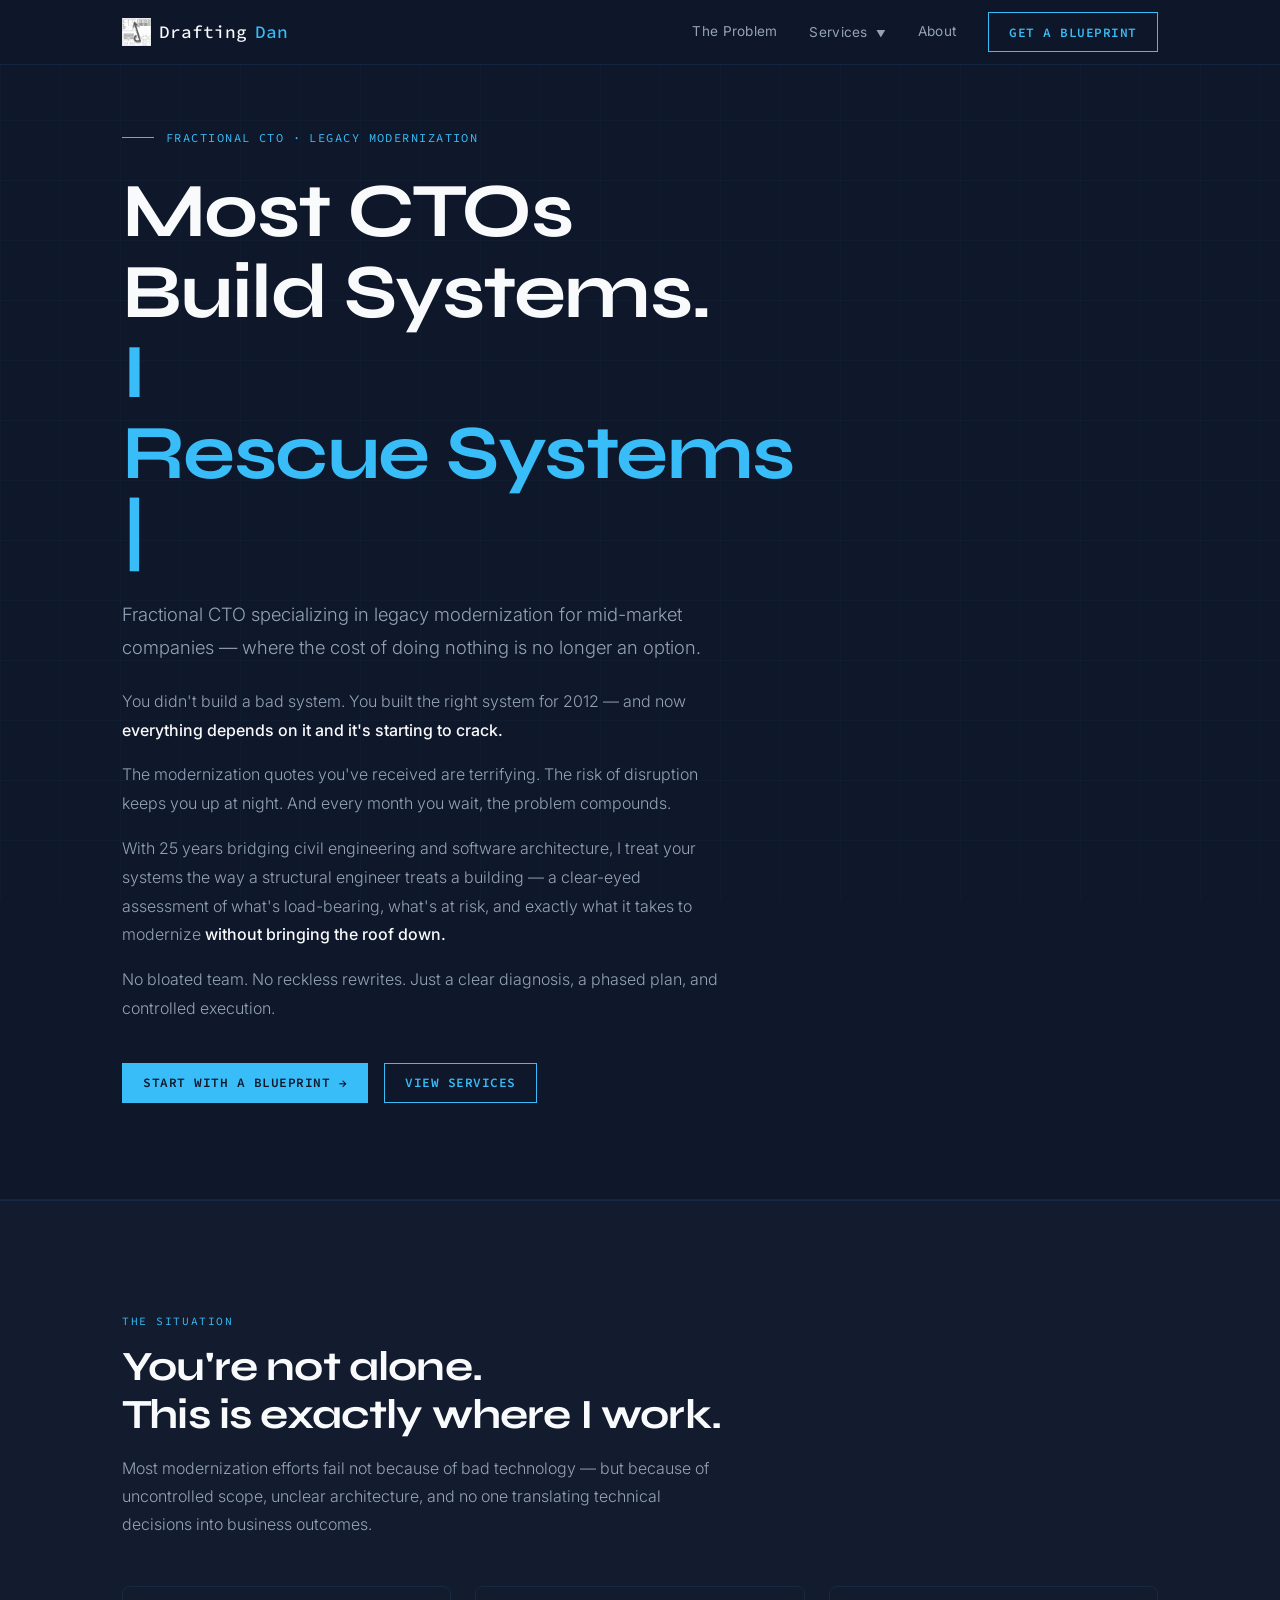
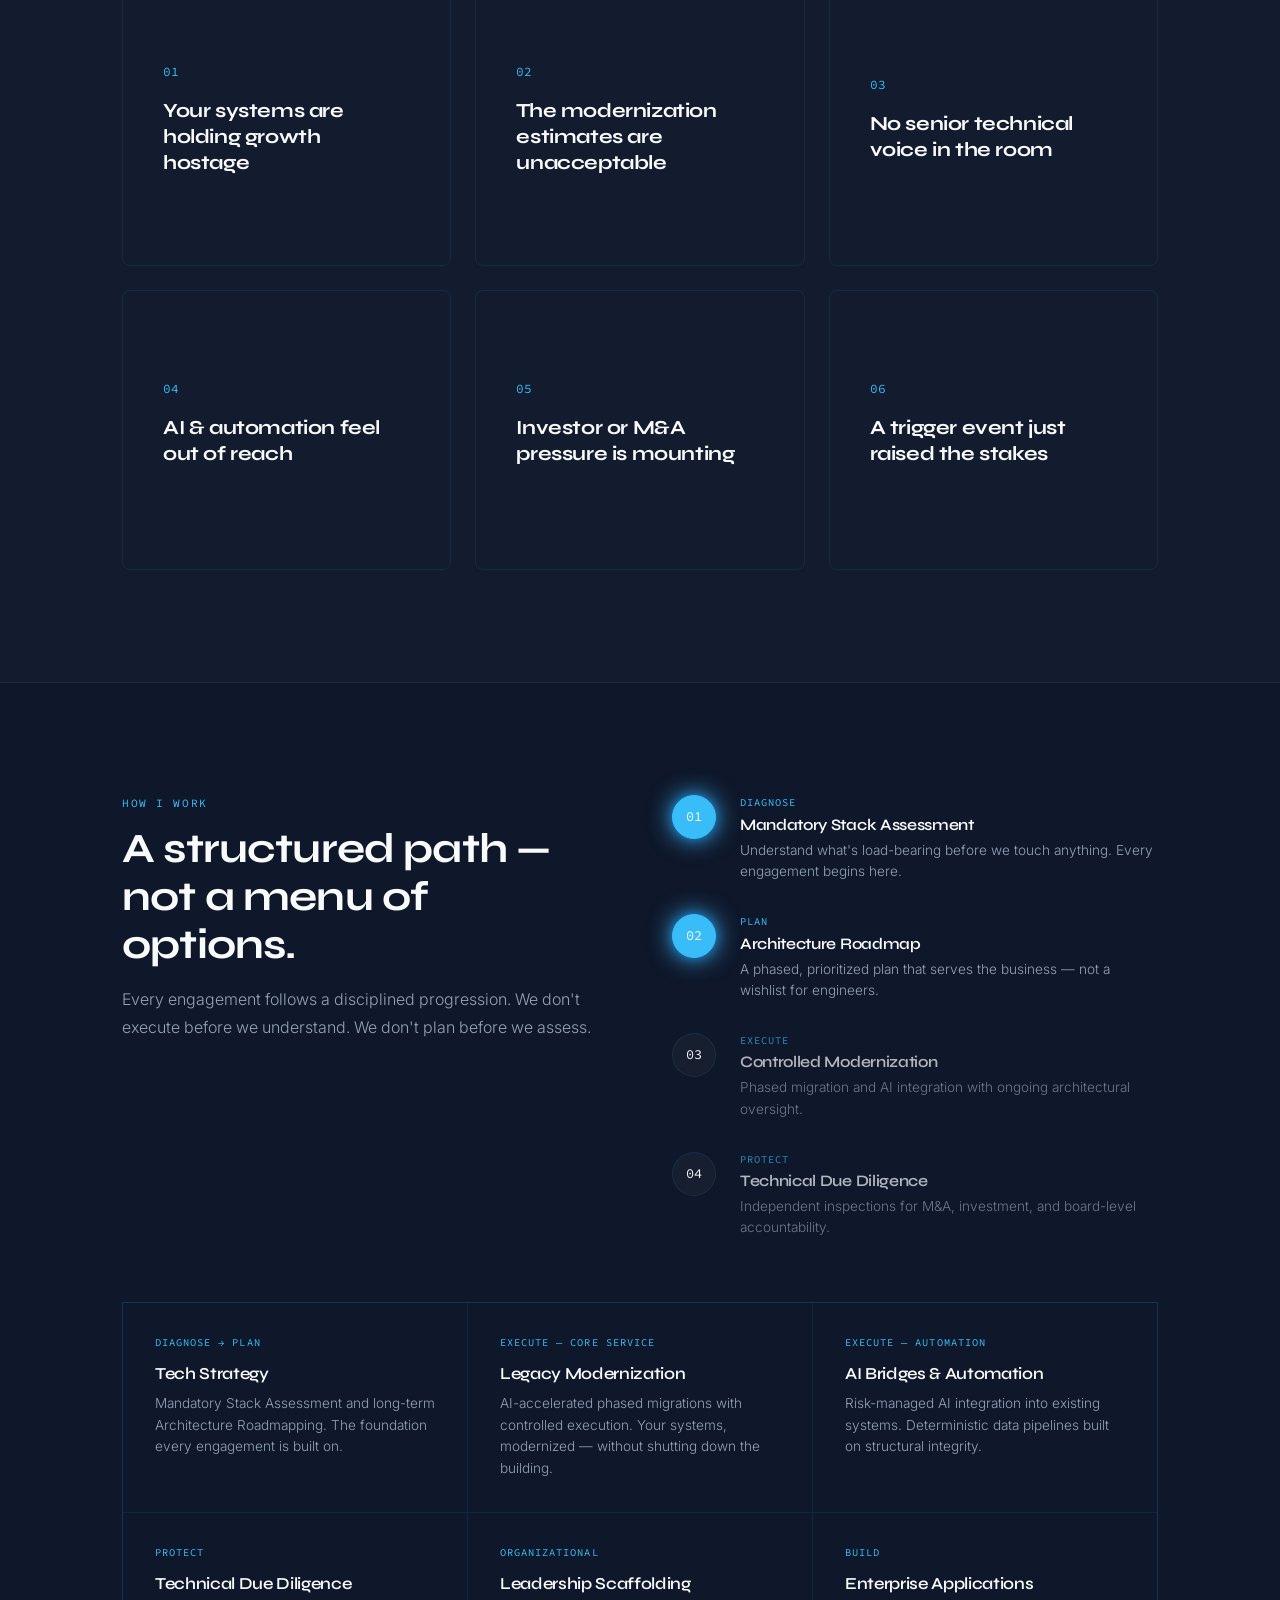
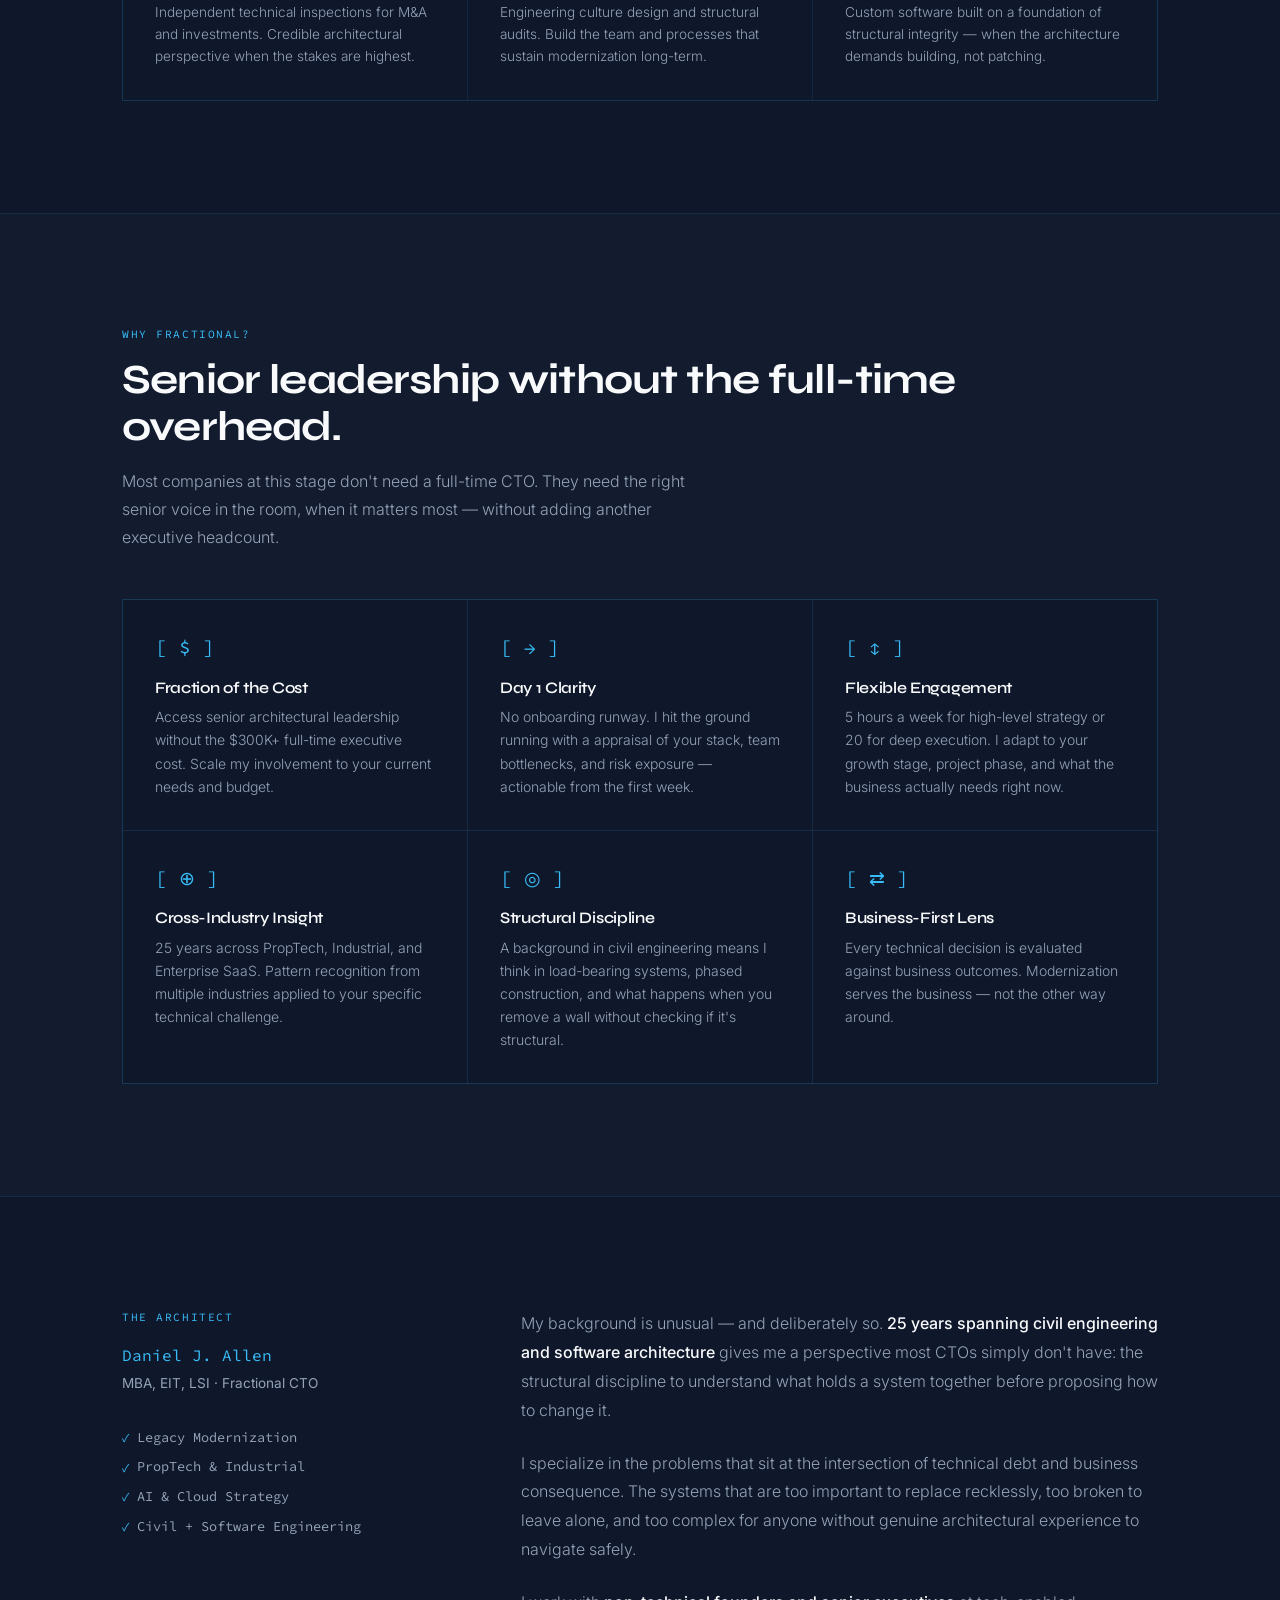
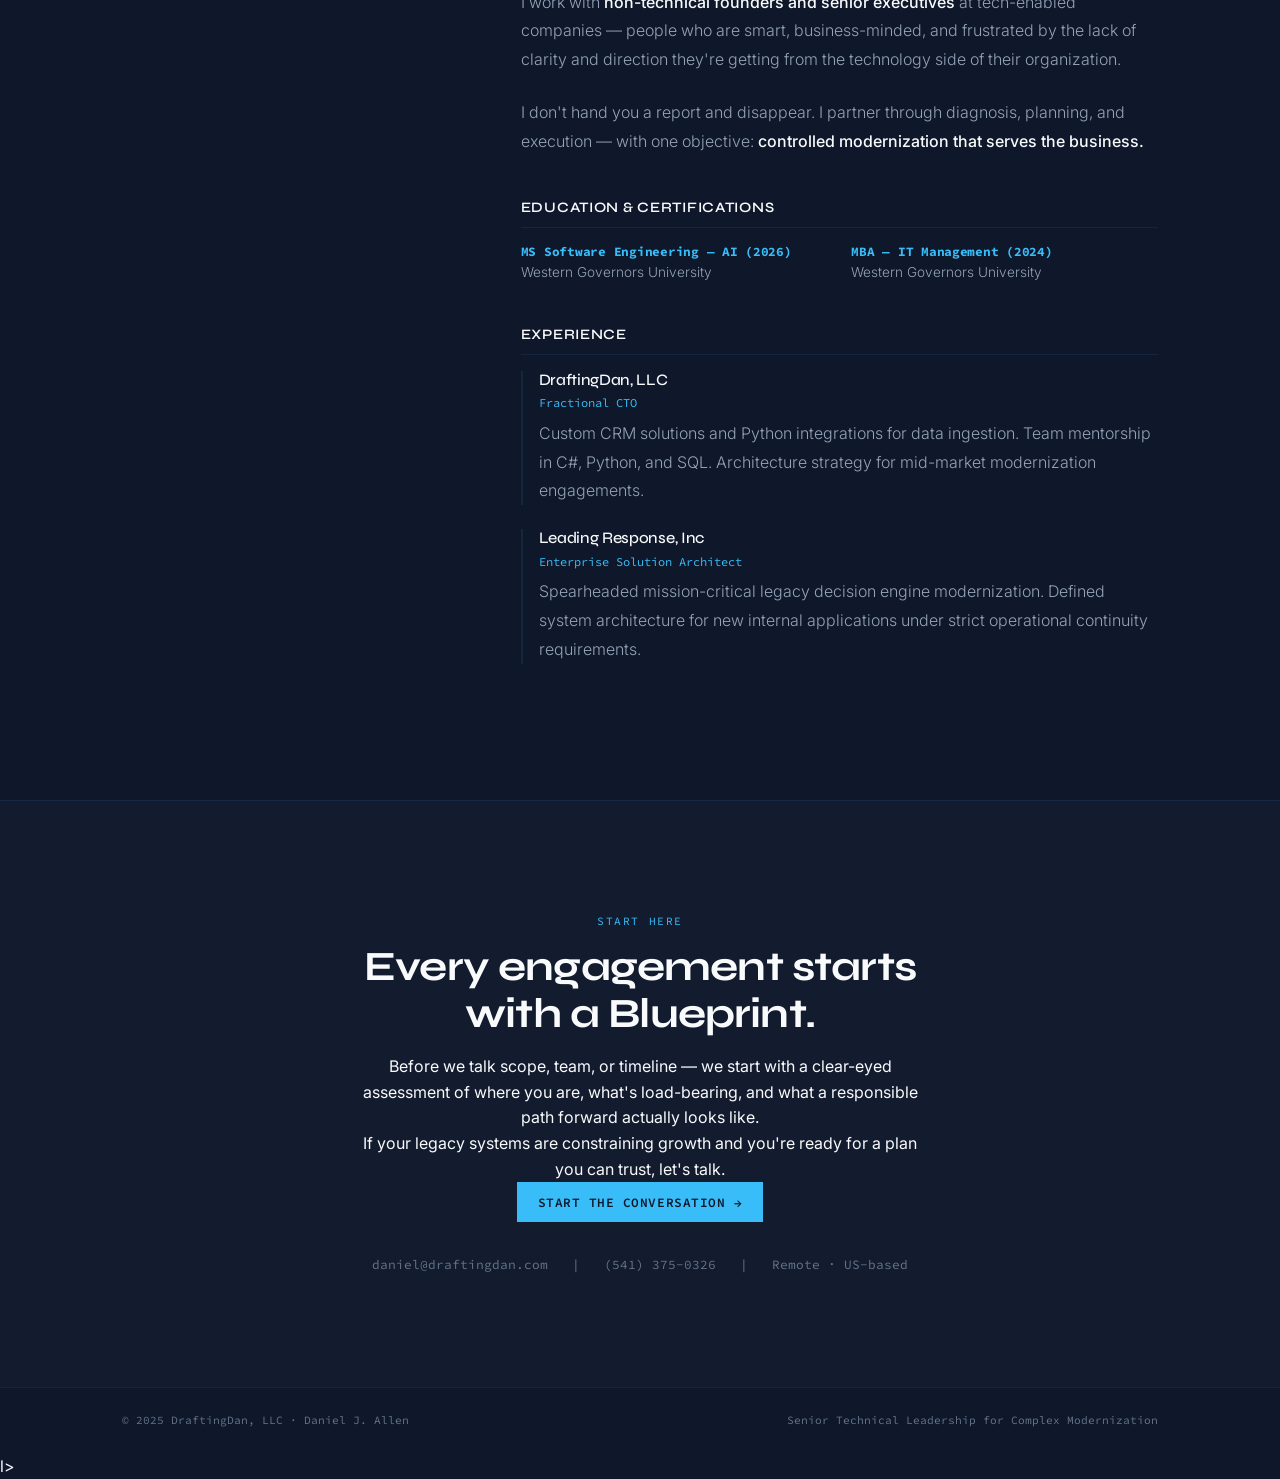
==== commit fd0ad2e0: "clean up typing, add dropdown for services." ====
--- a/index.html
+++ b/index.html
@@ -66,7 +66,17 @@
             </a>
             <div class="nav-links">
                 <a href="#problem" class="hide-mobile">The Problem</a>
-                <a href="#services" class="hide-mobile">Services</a>
+                <div class="nav-dropdown hide-mobile">
+                    <button class="nav-dropdown-toggle">Services</button>
+                    <div class="nav-dropdown-menu">
+                        <a href="/tech-strategy">Tech Strategy</a>
+                        <a href="/legacy-modernization">Legacy Modernization</a>
+                        <a href="/ai-bridge">AI Bridges & Automation</a>
+                        <a href="/due-diligence">Technical Due Diligence</a>
+                        <a href="/team-building">Leadership Scaffolding</a>
+                        <a href="/custom-applications">Enterprise Applications</a>
+                    </div>
+                </div>
                 <a href="#about" class="hide-mobile">About</a>
                 <a href="#contact" class="btn">Get a Blueprint</a>
             </div>
@@ -413,7 +423,7 @@
                         If your legacy systems are constraining growth and you're ready for a plan you can trust, let's
                         talk.
                     </p>
-                    <a href="mailto:daniel@draftingdan.com" class="btn btn-primary">Start the Conversation →</a>
+                    <a href="https://calendar.google.com/appointments/schedules/AcZssZ3NqUyOLmf6VDTo3EBl6ddM6pg0UnDAr9FiMxoVA7ziVN97cQefpxyB8LqddDnmVu-2lbLingWD" class="btn btn-primary">Start the Conversation →</a>
                     <div class="contact-details">
                         <a href="mailto:daniel@draftingdan.com">daniel@draftingdan.com</a>
                         <span>|</span>
--- a/style.css
+++ b/style.css
@@ -214,6 +214,90 @@
     color: var(--text-primary);
 }
 
+/* DROPDOWN MENU */
+.nav-dropdown {
+    position: relative;
+    display: inline-block;
+}
+
+.nav-dropdown-toggle {
+    background: none;
+    border: none;
+    font-size: 0.85rem;
+    color: var(--text-secondary);
+    font-family: var(--font-sans);
+    font-weight: 400;
+    letter-spacing: 0.02em;
+    cursor: pointer;
+    padding: 0;
+    transition: color 0.2s;
+}
+
+.nav-dropdown-toggle:hover {
+    color: var(--text-primary);
+}
+
+.nav-dropdown-menu {
+    position: absolute;
+    top: 100%;
+    left: 0;
+    background: rgba(30, 41, 59, 0.95);
+    backdrop-filter: blur(12px);
+    border: 1px solid var(--grid-line);
+    border-radius: 6px;
+    min-width: 200px;
+    opacity: 0;
+    visibility: hidden;
+    transform: translateY(-8px);
+    transition: all 0.2s ease;
+    z-index: 1000;
+    margin-top: 0.5rem;
+    box-shadow: 0 10px 30px rgba(0, 0, 0, 0.3);
+}
+
+.nav-dropdown.active .nav-dropdown-menu {
+    opacity: 1;
+    visibility: visible;
+    transform: translateY(0);
+}
+
+.nav-dropdown-menu a {
+    display: block;
+    padding: 0.75rem 1.25rem;
+    color: var(--text-secondary);
+    text-decoration: none;
+    font-size: 0.825rem;
+    transition: all 0.2s;
+    border-left: 2px solid transparent;
+}
+
+.nav-dropdown-menu a:hover {
+    color: var(--text-primary);
+    background: rgba(56, 189, 248, 0.1);
+    border-left-color: var(--accent-color);
+}
+
+.nav-dropdown-menu a:first-child {
+    border-radius: 5px 5px 0 0;
+}
+
+.nav-dropdown-menu a:last-child {
+    border-radius: 0 0 5px 5px;
+}
+
+/* NAV DROPDOWN TOGGLE STYLING */
+.nav-dropdown-toggle::after {
+    content: '▼';
+    font-size: 0.6rem;
+    margin-left: 0.5rem;
+    display: inline-block;
+    transition: transform 0.2s;
+}
+
+.nav-dropdown.active .nav-dropdown-toggle::after {
+    transform: rotate(180deg);
+}
+
 /* HERO SECTION */
 #hero {
     min-height: 100vh;
@@ -742,6 +826,11 @@
     }
 }
 
+#typing-text {
+    display: inline-block;
+    min-width: 18ch;
+}
+
 .cursor {
     display: inline-block;
     color: var(--accent-color);
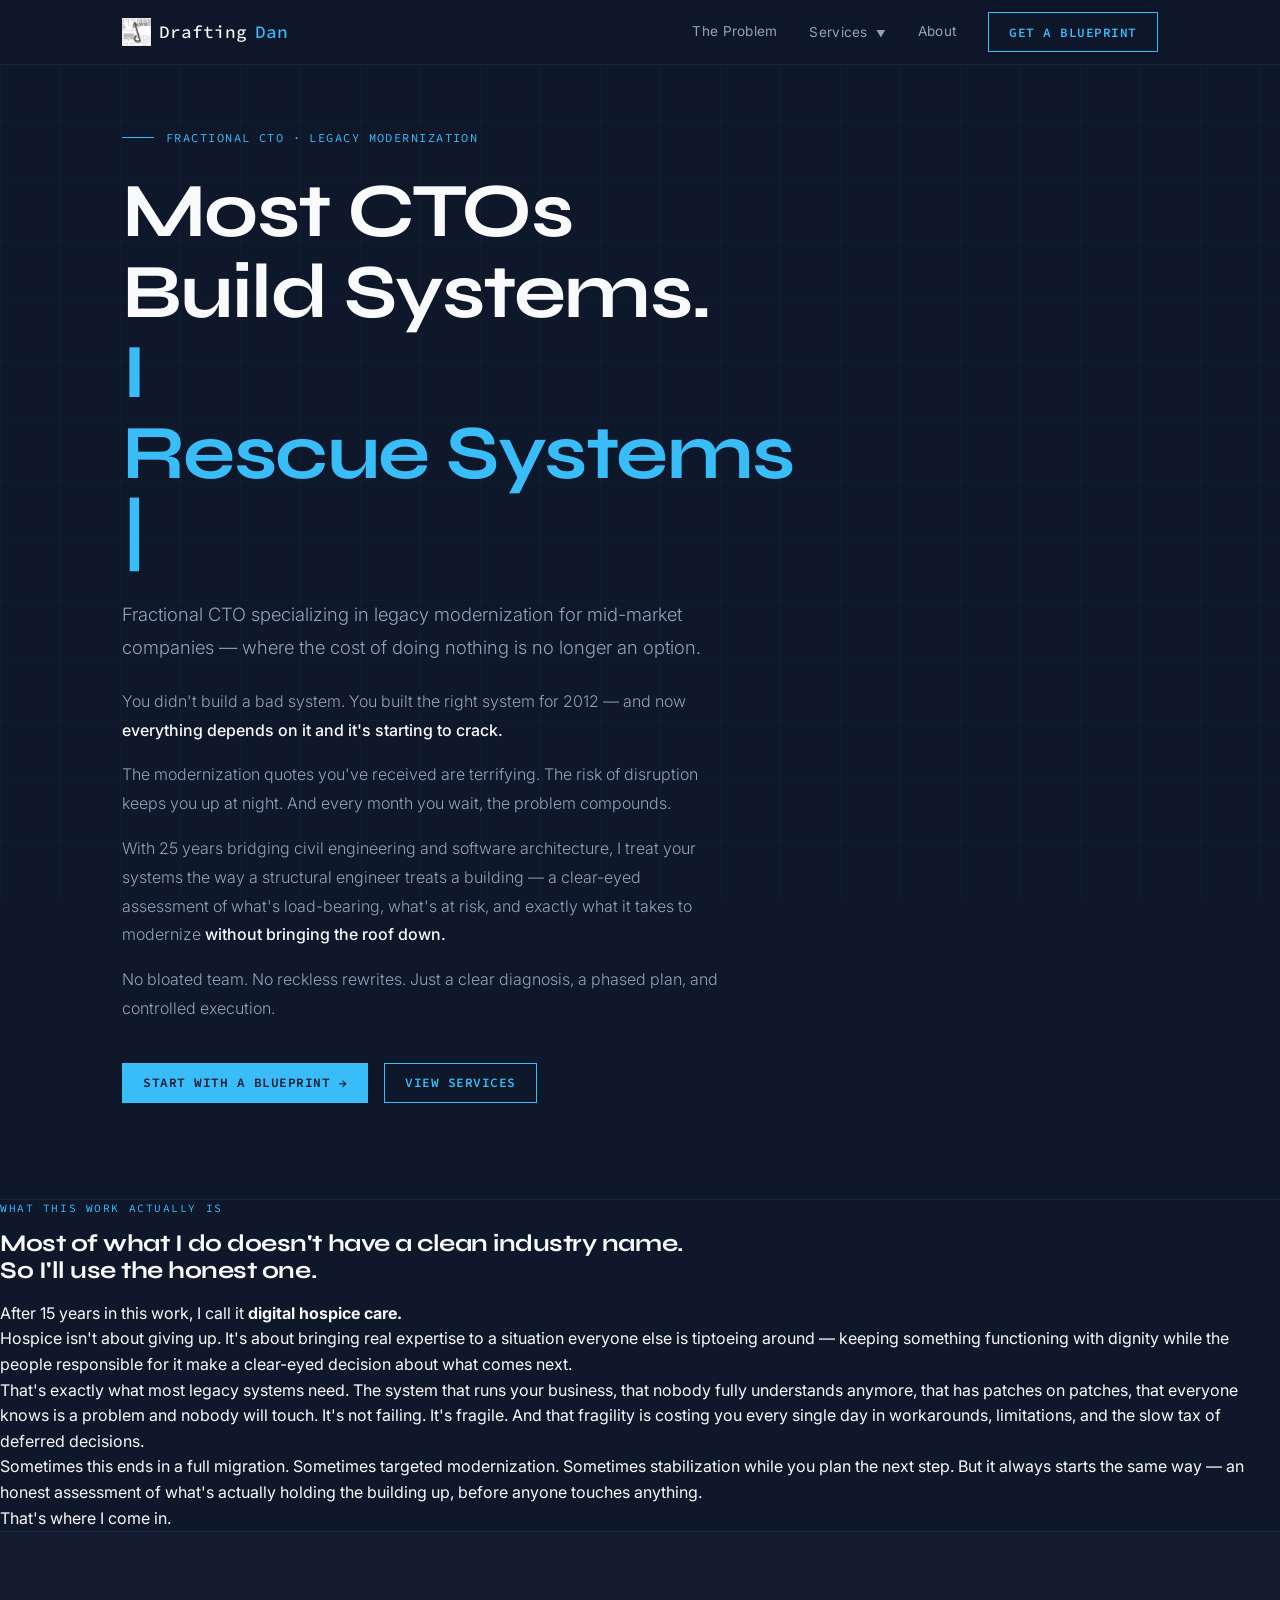
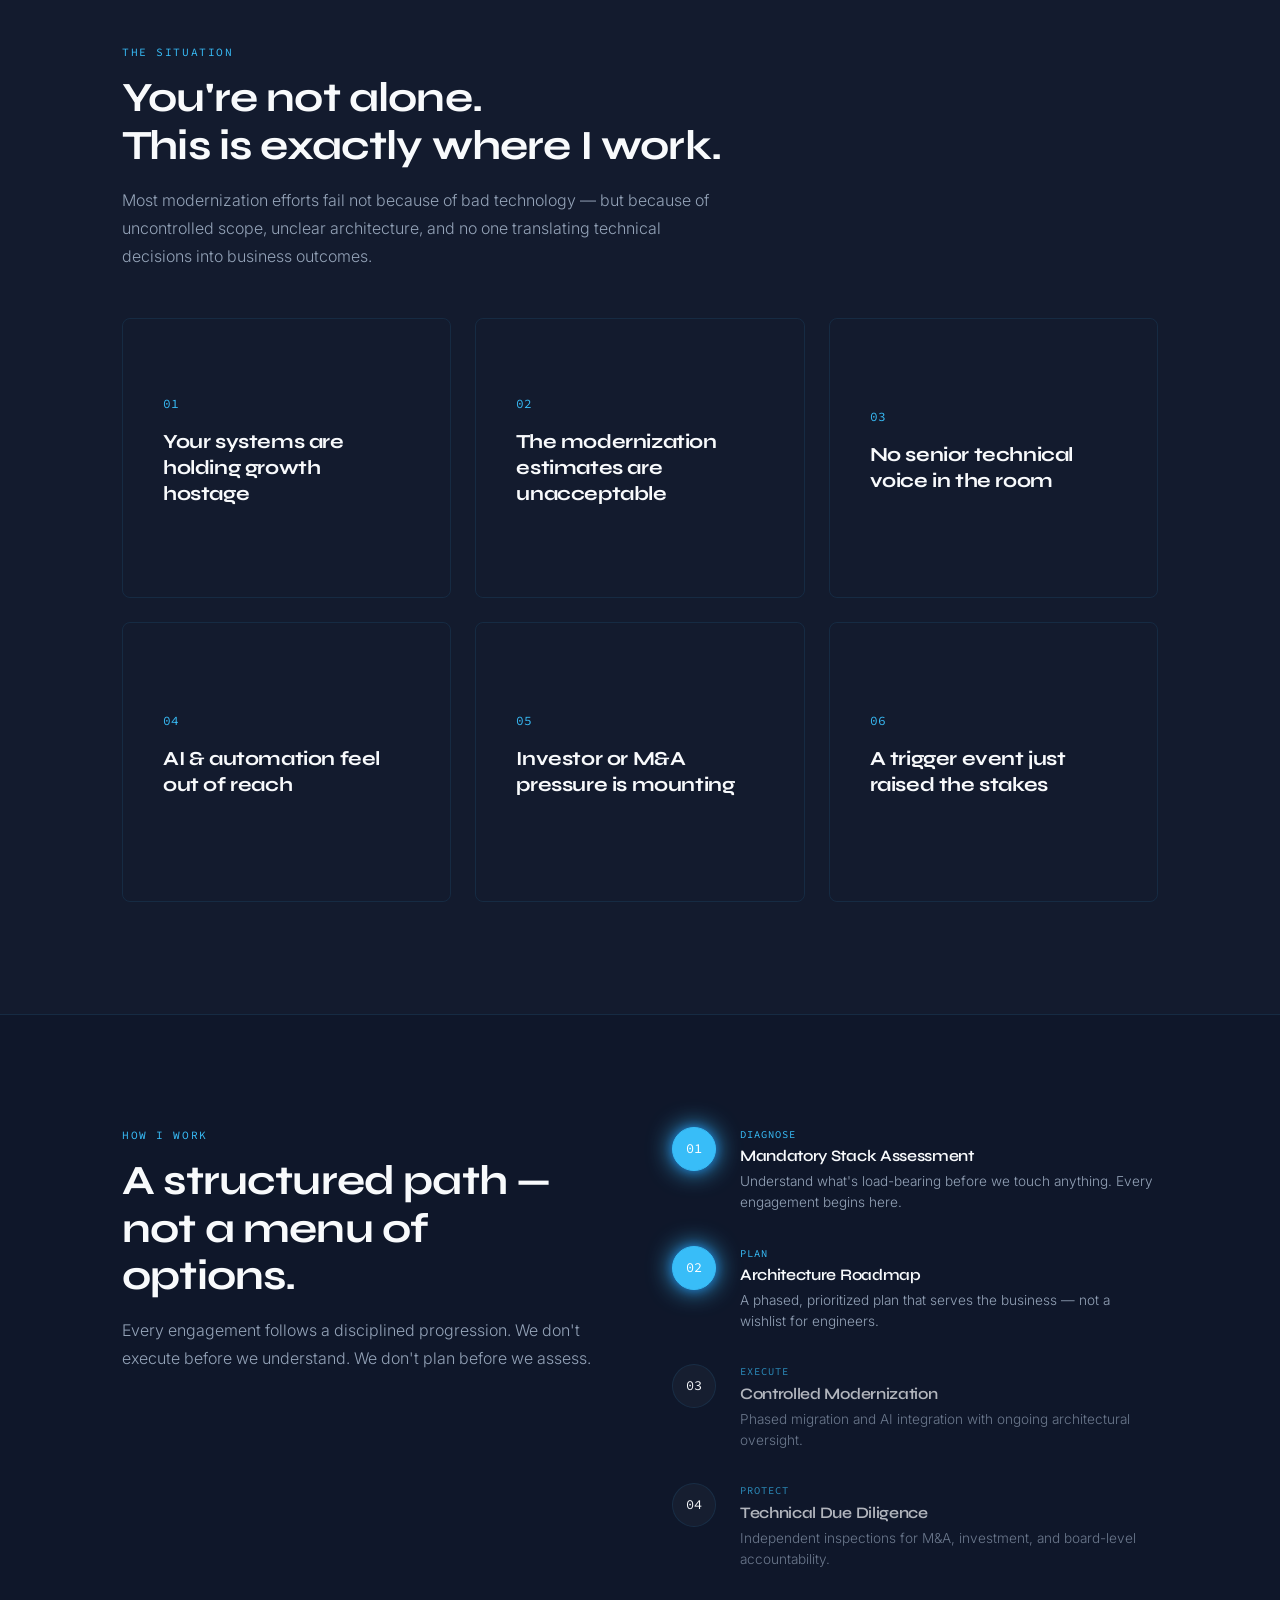
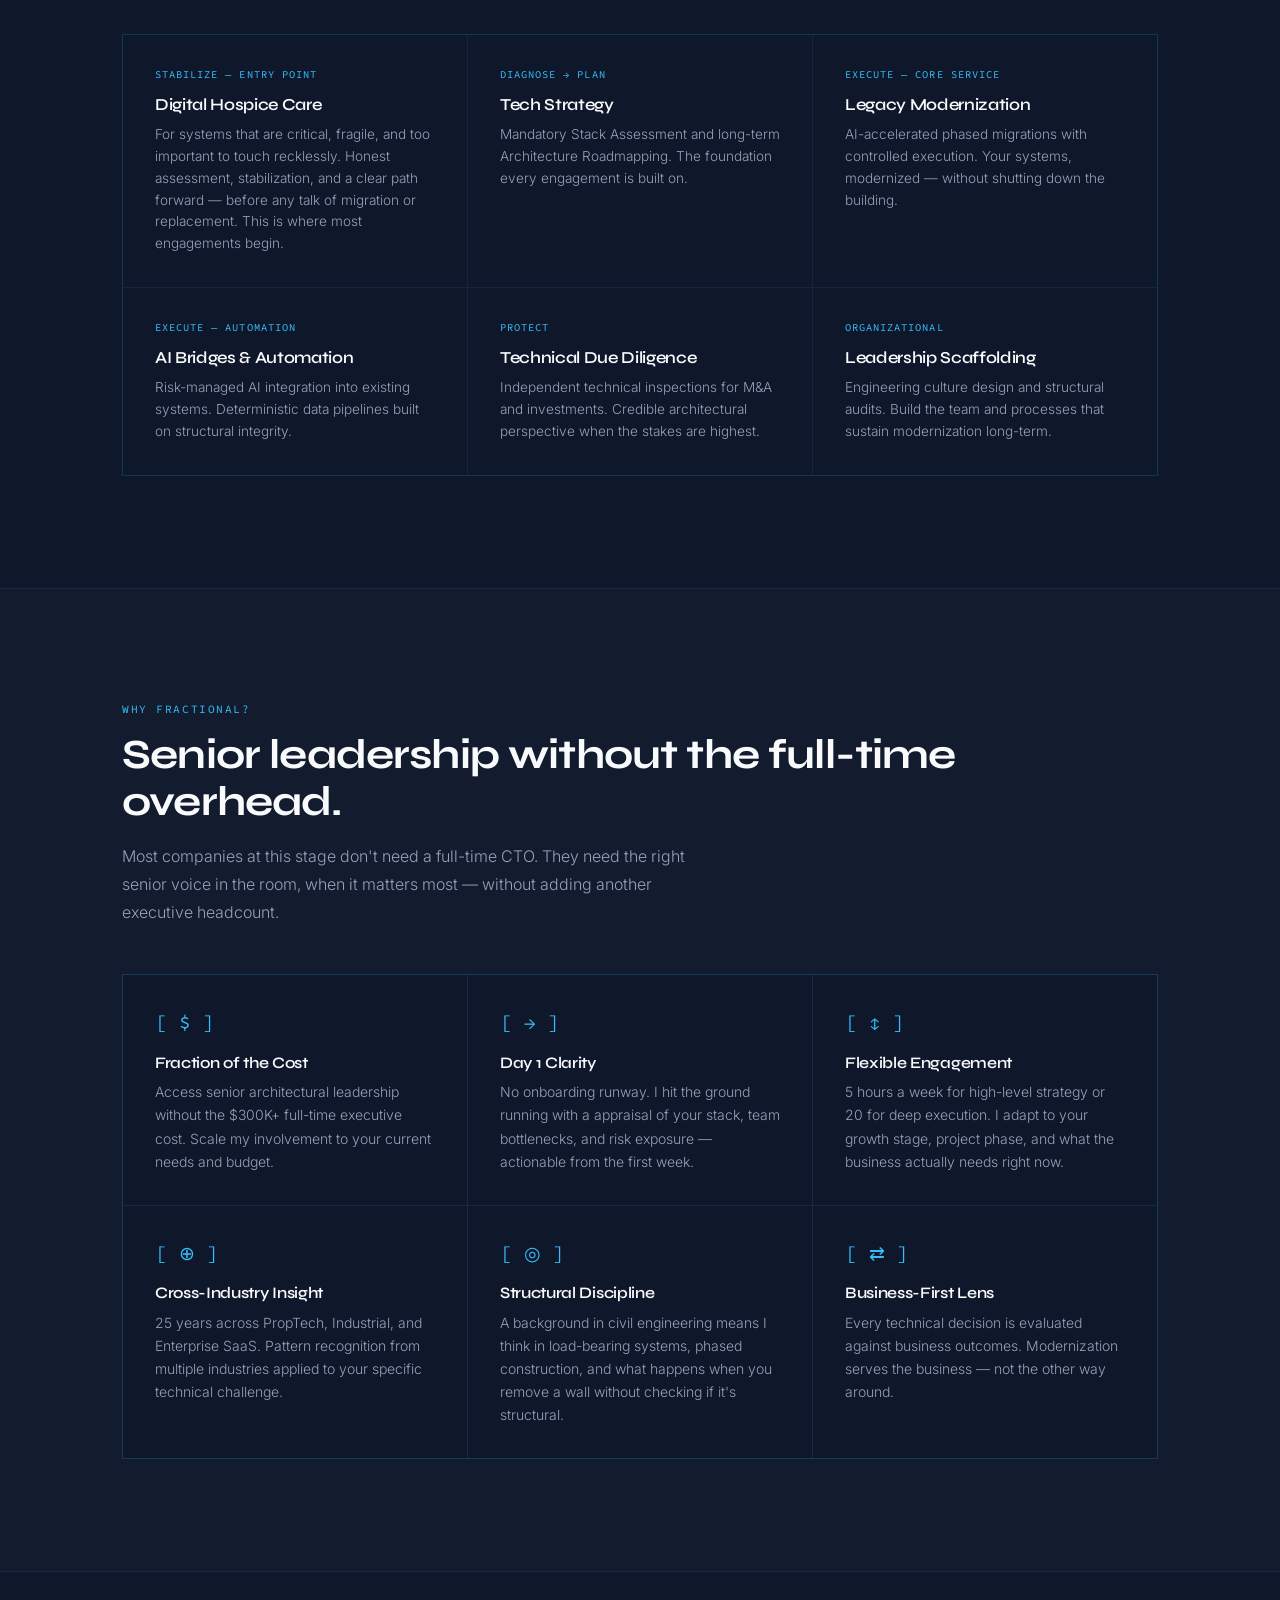
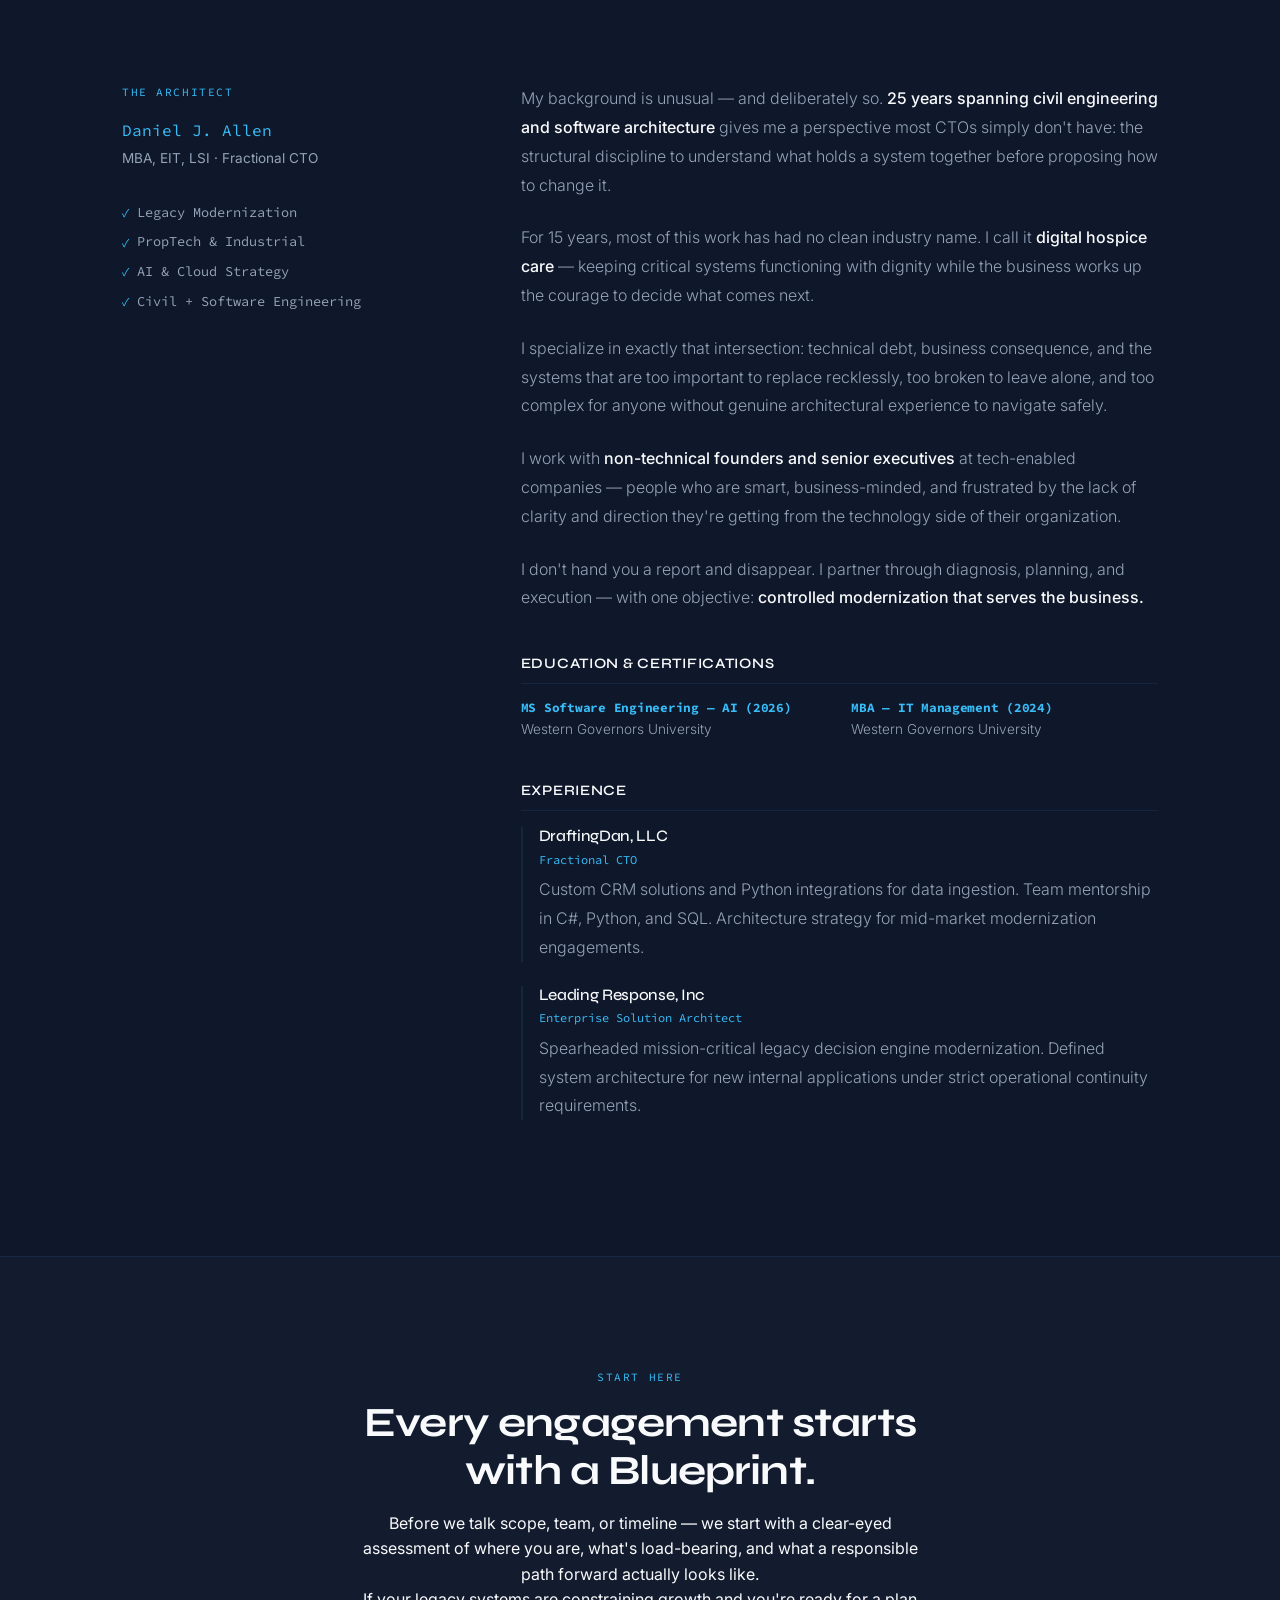
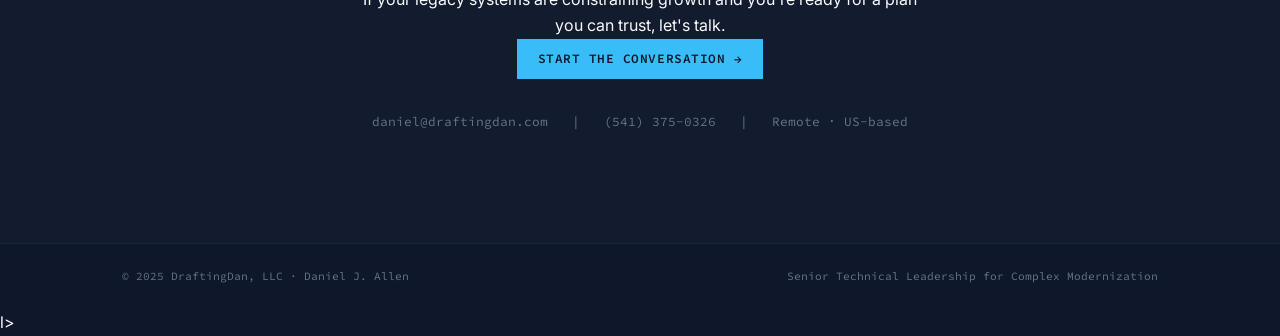
==== commit 7581b609: "Added new page for hospice" ====
--- a/index.html
+++ b/index.html
@@ -6,7 +6,9 @@
     <meta name="viewport" content="width=device-width, initial-scale=1.0">
     <title>DraftingDan | Legacy Modernization & Fractional CTO</title>
     <meta name="description"
-        content="Fractional CTO specializing in legacy system modernization for mid-market companies. Clear diagnosis, phased plans, controlled execution.">
+        content="Fractional CTO specializing in digital hospice care 
+                for legacy systems — honest assessment, stabilization, and controlled modernization for 
+                mid-market companies. Based in Fort Worth, TX. Remote engagements welcome.">
 
     <link rel="preconnect" href="https://fonts.googleapis.com">
     <link rel="preconnect" href="https://fonts.gstatic.com" crossorigin>
@@ -69,12 +71,13 @@
                 <div class="nav-dropdown hide-mobile">
                     <button class="nav-dropdown-toggle">Services</button>
                     <div class="nav-dropdown-menu">
+                        <a href="/digital-hospice">Digital Hospice Care</a>
                         <a href="/tech-strategy">Tech Strategy</a>
                         <a href="/legacy-modernization">Legacy Modernization</a>
                         <a href="/ai-bridge">AI Bridges & Automation</a>
                         <a href="/due-diligence">Technical Due Diligence</a>
                         <a href="/team-building">Leadership Scaffolding</a>
-                        <a href="/custom-applications">Enterprise Applications</a>
+                    <!-- <a href="/custom-applications">Enterprise Applications</a>-->
                     </div>
                 </div>
                 <a href="#about" class="hide-mobile">About</a>
@@ -117,6 +120,32 @@
             </div>
         </section>
 
+        <section id="hospice">
+            <p class="section-label">What this work actually is</p>
+            
+            <h2>Most of what I do doesn't have a clean industry name.<br>
+            So I'll use the honest one.</h2>
+
+            <p>After 15 years in this work, I call it <strong>digital hospice care.</strong></p>
+
+            <p>Hospice isn't about giving up. It's about bringing real expertise to a situation 
+            everyone else is tiptoeing around — keeping something functioning with dignity while 
+            the people responsible for it make a clear-eyed decision about what comes next.</p>
+
+            <p>That's exactly what most legacy systems need. The system that runs your business, 
+            that nobody fully understands anymore, that has patches on patches, that everyone 
+            knows is a problem and nobody will touch. It's not failing. It's fragile. And that 
+            fragility is costing you every single day in workarounds, limitations, and the slow 
+            tax of deferred decisions.</p>
+
+            <p>Sometimes this ends in a full migration. Sometimes targeted modernization. Sometimes 
+            stabilization while you plan the next step. But it always starts the same way — an 
+            honest assessment of what's actually holding the building up, before anyone touches 
+            anything.</p>
+
+            <p>That's where I come in.</p>
+        </section>
+
         <!-- ── PROBLEM ── -->
         <section id="problem">
             <div class="container">
@@ -251,6 +280,13 @@
                 </div>
 
                 <div class="services-grid">
+                    <a href="/digital-hospice" class="service-card">
+                        <div class="service-tag">Stabilize — Entry Point</div>
+                        <h4>Digital Hospice Care</h4>
+                        <p>For systems that are critical, fragile, and too important to touch recklessly. 
+                            Honest assessment, stabilization, and a clear path forward — before any talk of 
+                            migration or replacement. This is where most engagements begin.</p>
+                    </a>
                     <a href="/tech-strategy" class="service-card">
                         <div class="service-tag">Diagnose → Plan</div>
                         <h4>Tech Strategy</h4>
@@ -281,12 +317,14 @@
                         <p>Engineering culture design and structural audits. Build the team and processes that sustain
                             modernization long-term.</p>
                     </a>
+                    <!-- 
                     <a href="/custom-applications" class="service-card">
                         <div class="service-tag">Build</div>
                         <h4>Enterprise Applications</h4>
                         <p>Custom software built on a foundation of structural integrity — when the architecture demands
                             building, not patching.</p>
                     </a>
+                    -->
                 </div>
             </div>
         </section>
@@ -361,11 +399,15 @@
                             the structural discipline to understand what holds a system together before proposing how to
                             change it.
                         </p>
+                        <p>For 15 years, most of this work has had no clean industry name. I call it 
+                            <strong>digital hospice care</strong> — keeping critical systems functioning with dignity 
+                            while the business works up the courage to decide what comes next.
+                        </p>
+
                         <p>
-                            I specialize in the problems that sit at the intersection of technical debt and business
-                            consequence. The systems that are too important to replace recklessly, too broken to leave
-                            alone, and too complex for anyone without genuine architectural experience to navigate
-                            safely.
+                            I specialize in exactly that intersection: technical debt, business consequence, and the 
+                            systems that are too important to replace recklessly, too broken to leave alone, and too 
+                            complex for anyone without genuine architectural experience to navigate safely.
                         </p>
                         <p>
                             I work with <strong>non-technical founders and senior executives</strong> at tech-enabled
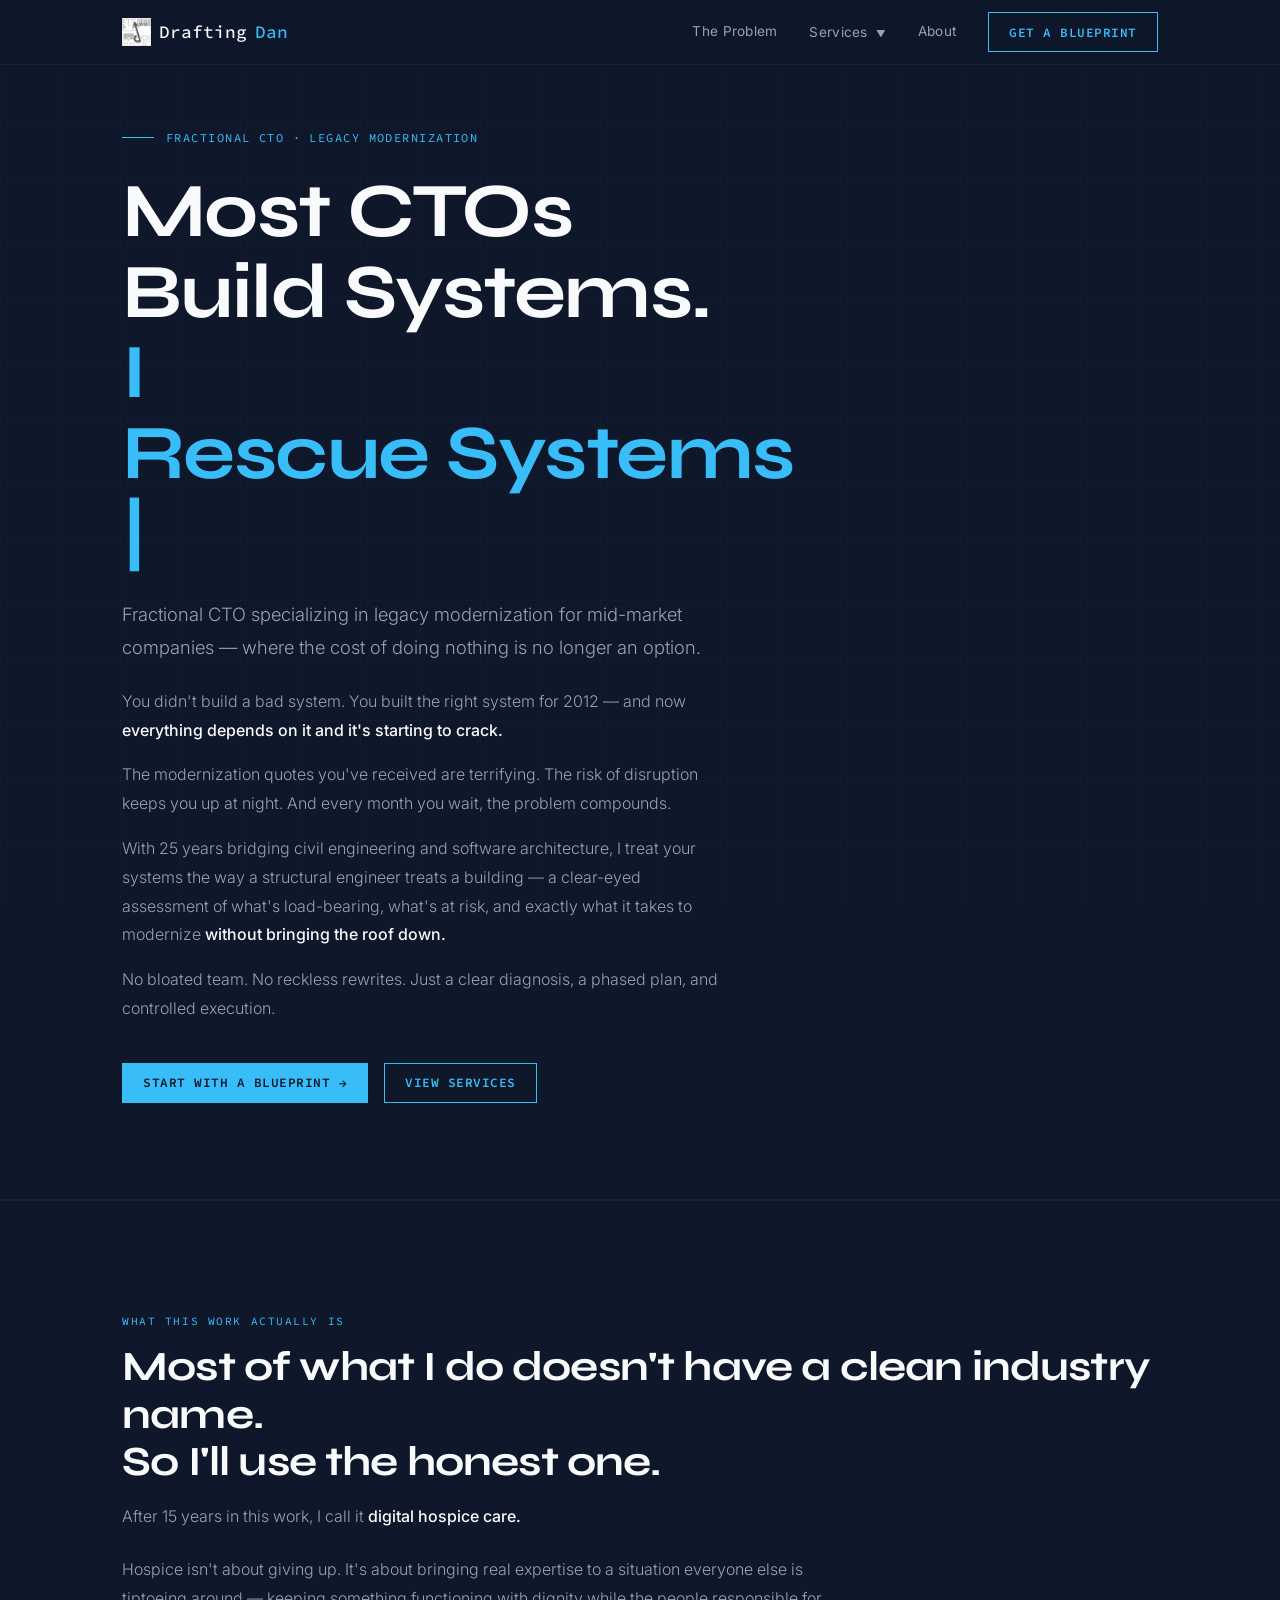
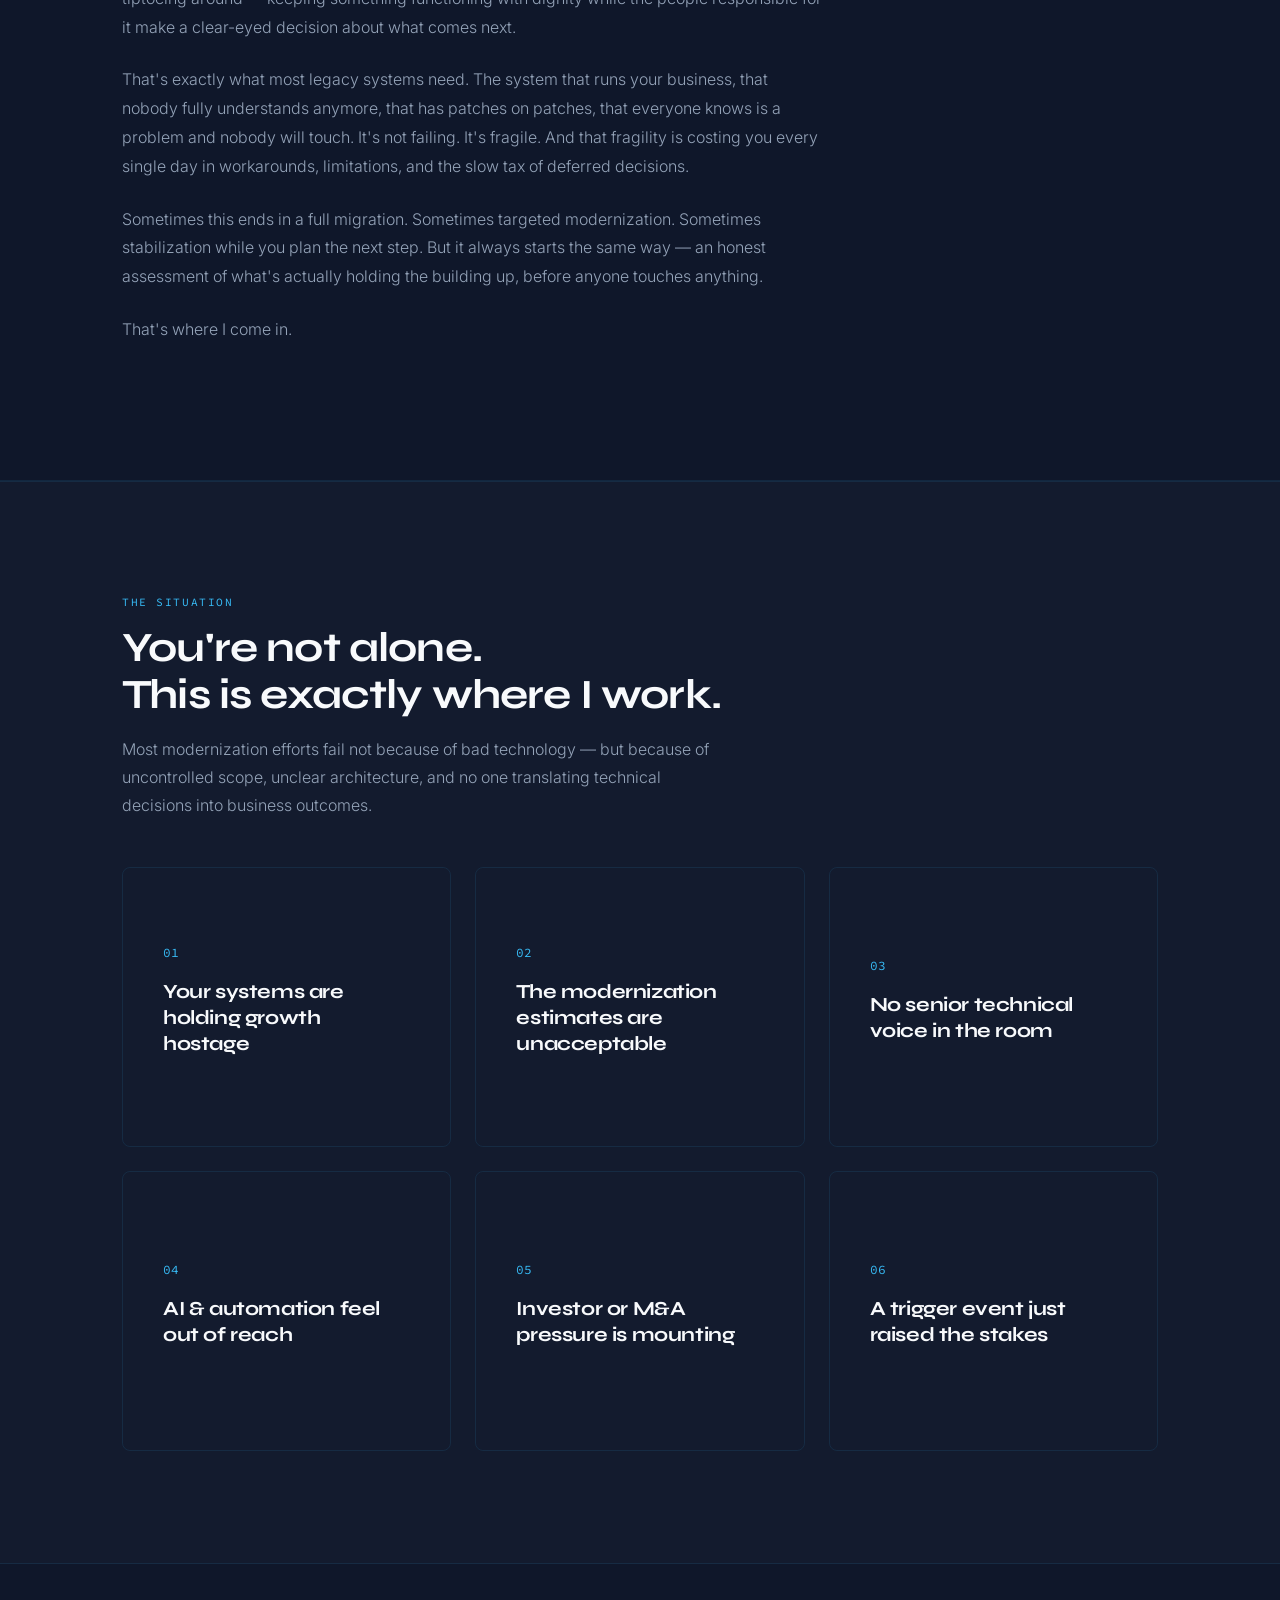
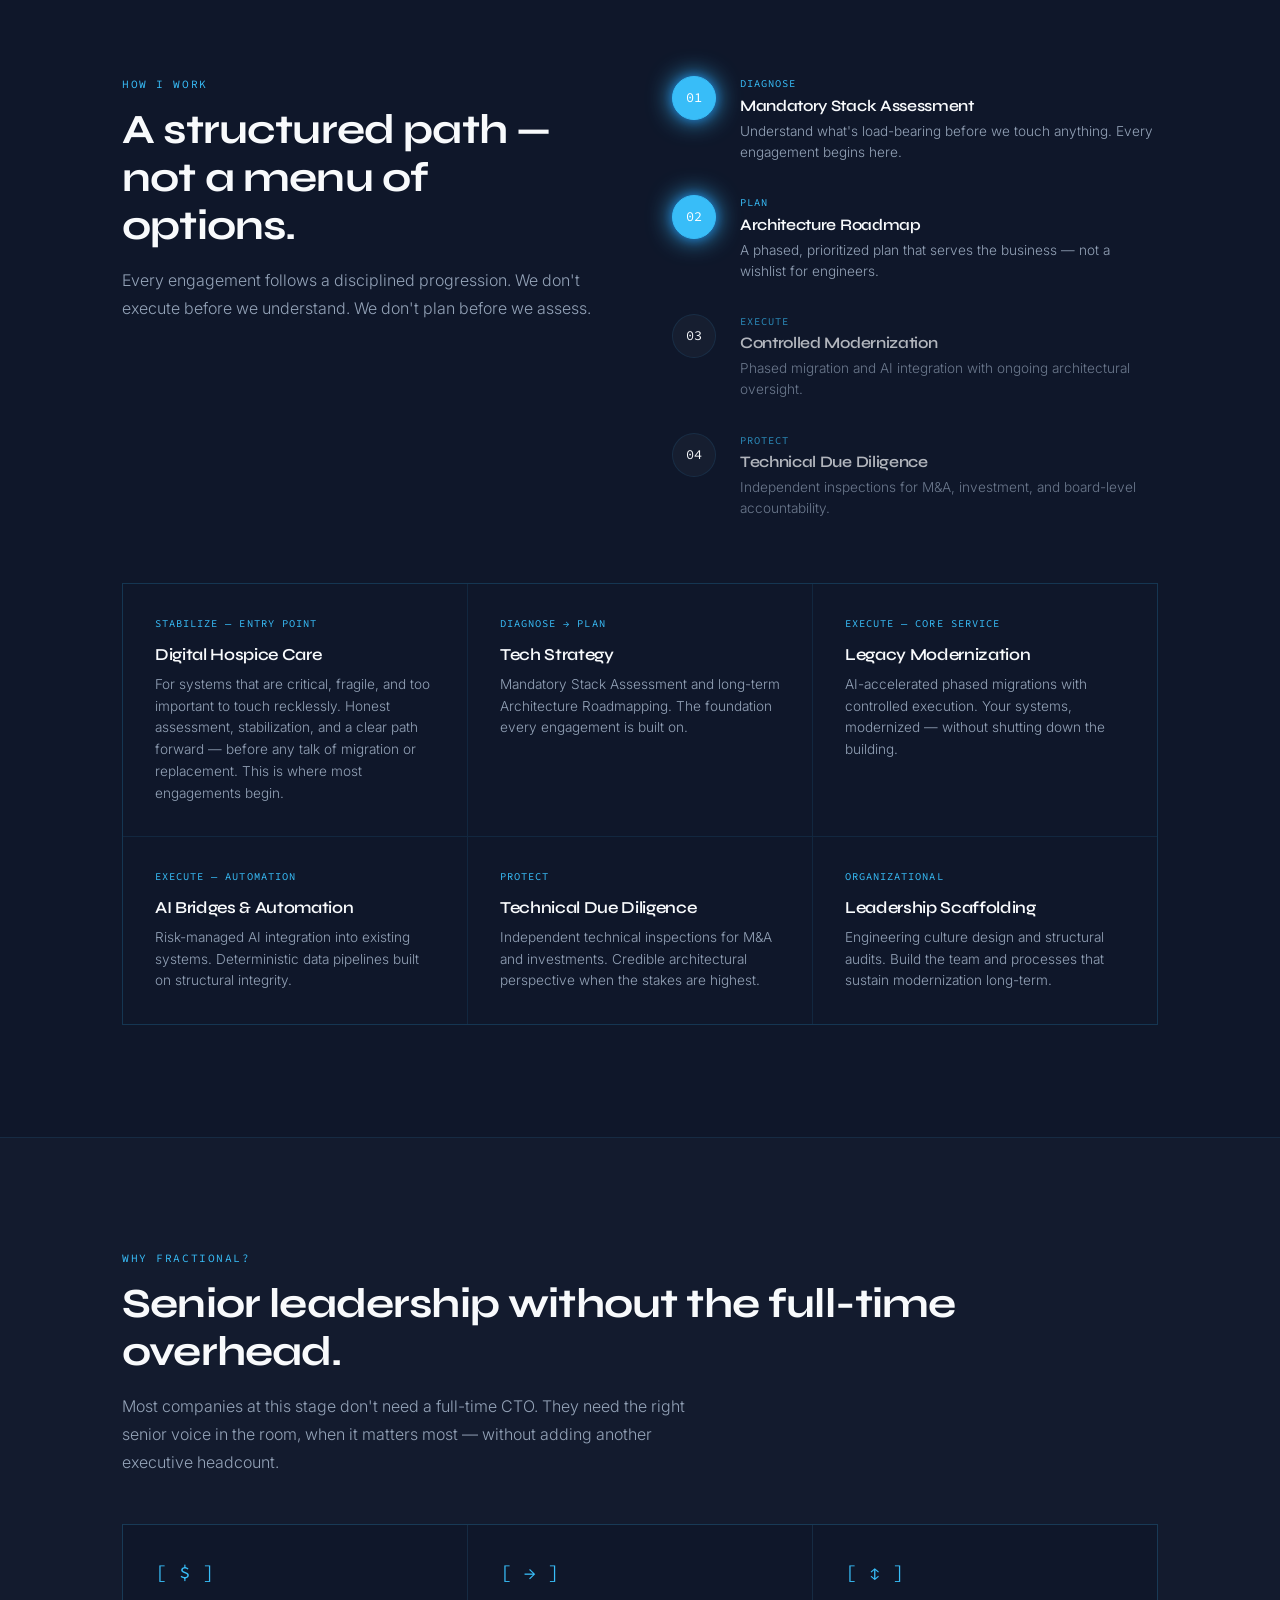
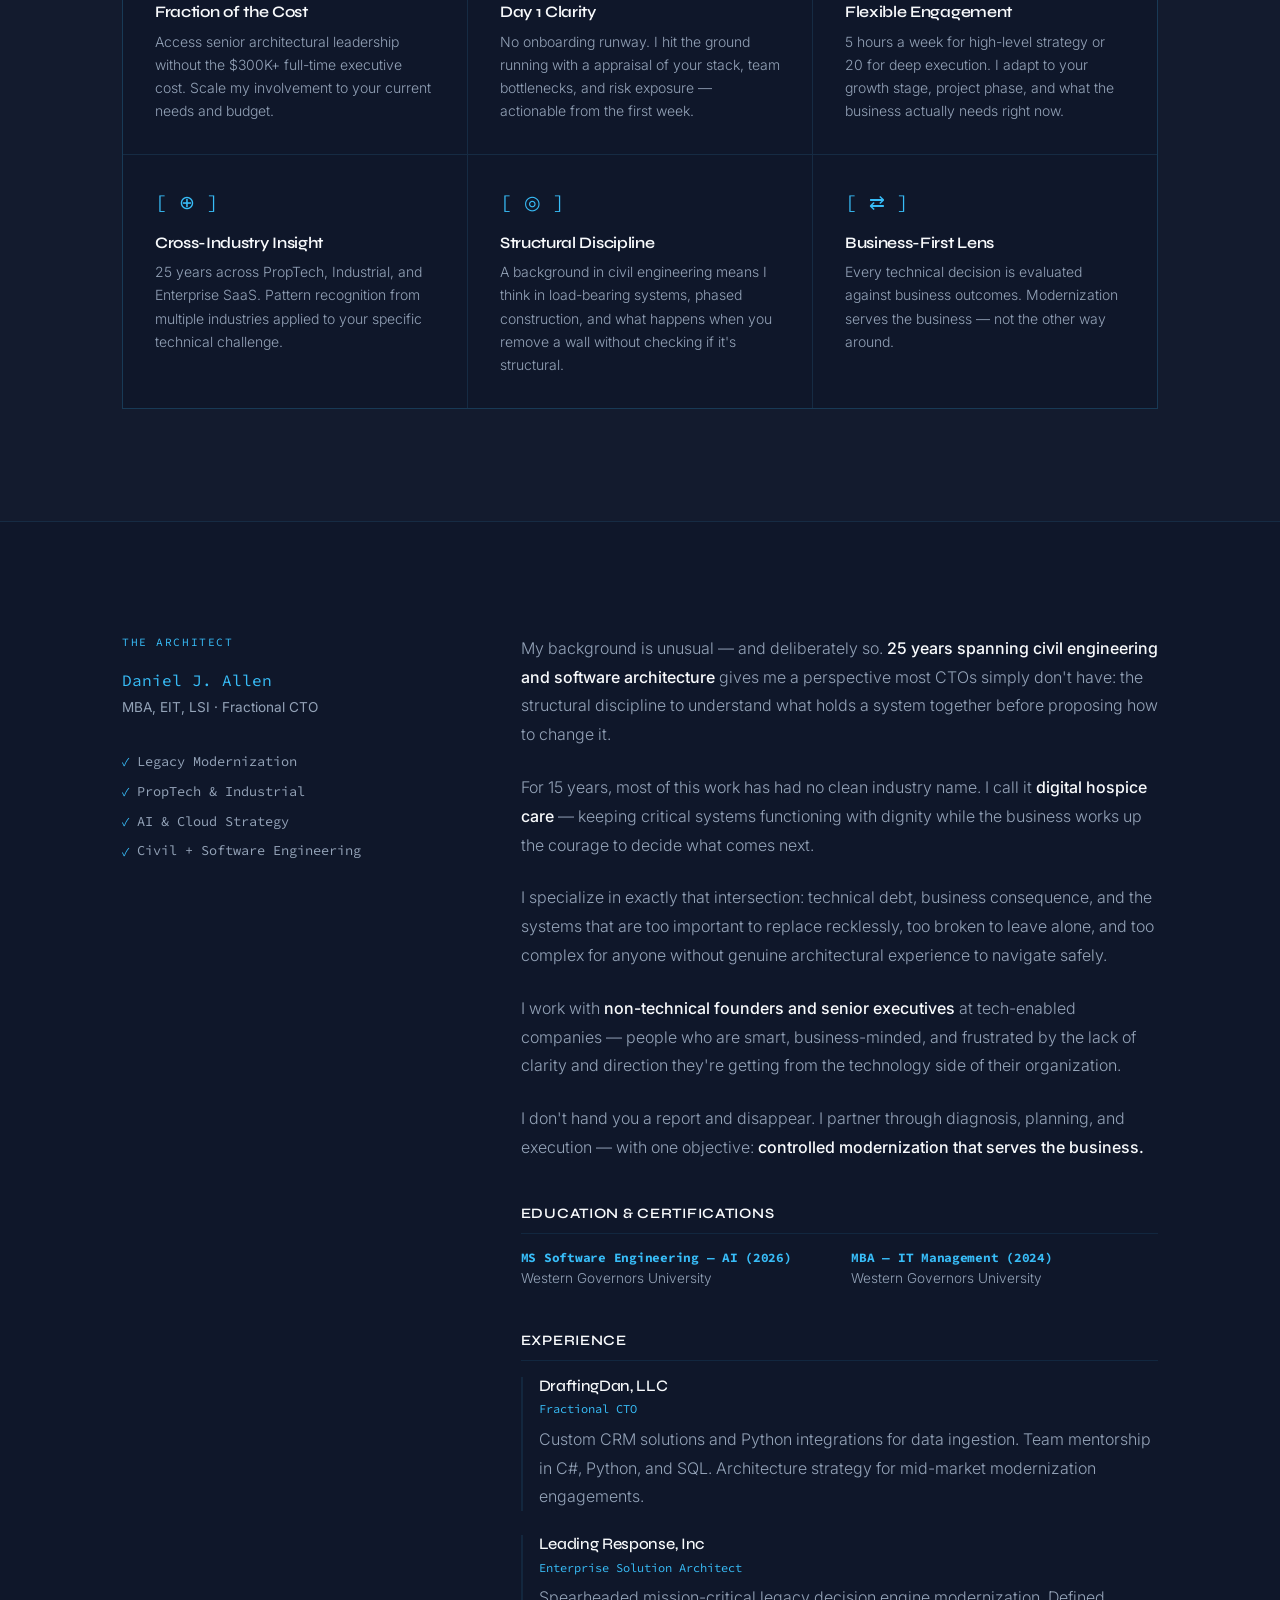
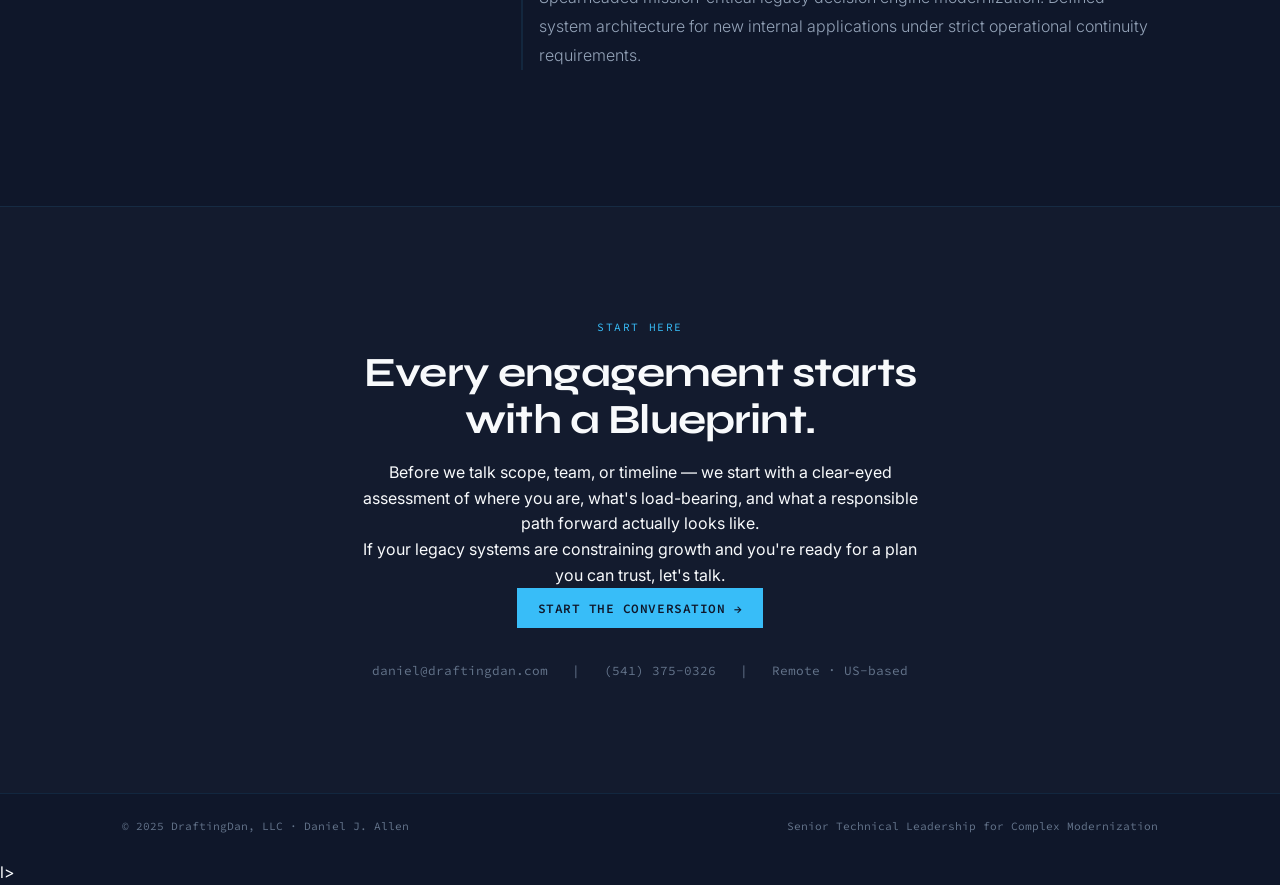
==== commit 799060ec: "style clean up and add calendar link to digital hospice page" ====
--- a/index.html
+++ b/index.html
@@ -121,29 +121,21 @@
         </section>
 
         <section id="hospice">
-            <p class="section-label">What this work actually is</p>
-            
-            <h2>Most of what I do doesn't have a clean industry name.<br>
-            So I'll use the honest one.</h2>
-
-            <p>After 15 years in this work, I call it <strong>digital hospice care.</strong></p>
-
-            <p>Hospice isn't about giving up. It's about bringing real expertise to a situation 
-            everyone else is tiptoeing around — keeping something functioning with dignity while 
-            the people responsible for it make a clear-eyed decision about what comes next.</p>
-
-            <p>That's exactly what most legacy systems need. The system that runs your business, 
-            that nobody fully understands anymore, that has patches on patches, that everyone 
-            knows is a problem and nobody will touch. It's not failing. It's fragile. And that 
-            fragility is costing you every single day in workarounds, limitations, and the slow 
-            tax of deferred decisions.</p>
-
-            <p>Sometimes this ends in a full migration. Sometimes targeted modernization. Sometimes 
-            stabilization while you plan the next step. But it always starts the same way — an 
-            honest assessment of what's actually holding the building up, before anyone touches 
-            anything.</p>
-
-            <p>That's where I come in.</p>
+            <div class="container">
+                <p class="section-label">What this work actually is</p>
+                <h2 class="section-title">Most of what I do doesn't have a clean industry name.<br>So I'll use the honest one.</h2>
+                <div class="hospice-content">
+                    <p>After 15 years in this work, I call it <strong>digital hospice care.</strong></p>
+
+                    <p>Hospice isn't about giving up. It's about bringing real expertise to a situation everyone else is tiptoeing around — keeping something functioning with dignity while the people responsible for it make a clear-eyed decision about what comes next.</p>
+
+                    <p>That's exactly what most legacy systems need. The system that runs your business, that nobody fully understands anymore, that has patches on patches, that everyone knows is a problem and nobody will touch. It's not failing. It's fragile. And that fragility is costing you every single day in workarounds, limitations, and the slow tax of deferred decisions.</p>
+
+                    <p>Sometimes this ends in a full migration. Sometimes targeted modernization. Sometimes stabilization while you plan the next step. But it always starts the same way — an honest assessment of what's actually holding the building up, before anyone touches anything.</p>
+
+                    <p>That's where I come in.</p>
+                </div>
+            </div>
         </section>
 
         <!-- ── PROBLEM ── -->
--- a/style.css
+++ b/style.css
@@ -375,6 +375,30 @@
     flex-wrap: wrap;
 }
 
+/* HOSPICE SECTION */
+#hospice {
+    padding: 7rem 0;
+    border-top: 1px solid var(--grid-line);
+    border-bottom: 1px solid var(--grid-line);
+}
+
+.hospice-content {
+    max-width: 700px;
+    font-size: 1rem;
+    color: var(--text-secondary);
+    line-height: 1.8;
+    font-weight: 300;
+}
+
+.hospice-content p {
+    margin-bottom: 1.5rem;
+}
+
+.hospice-content strong {
+    color: var(--text-primary);
+    font-weight: 500;
+}
+
 /* PROBLEM SECTION */
 #problem {
     padding: 7rem 0;
